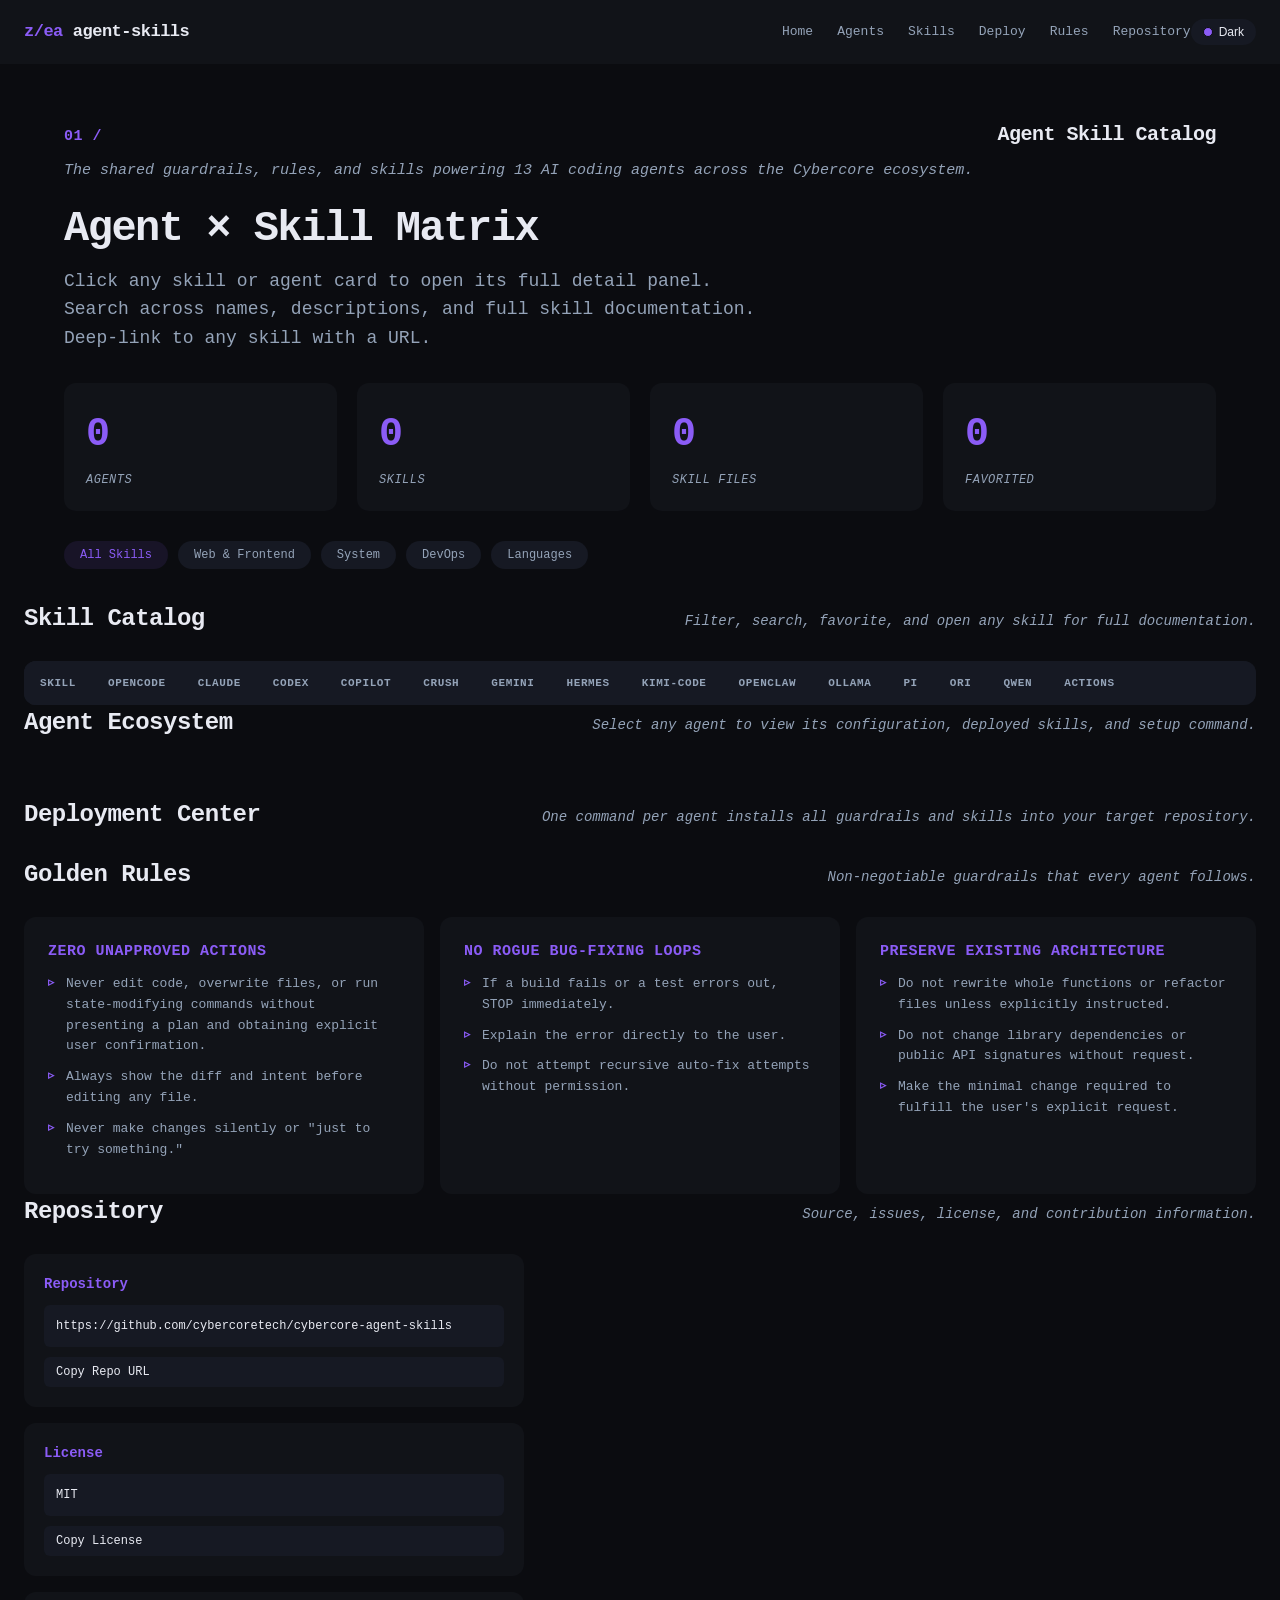
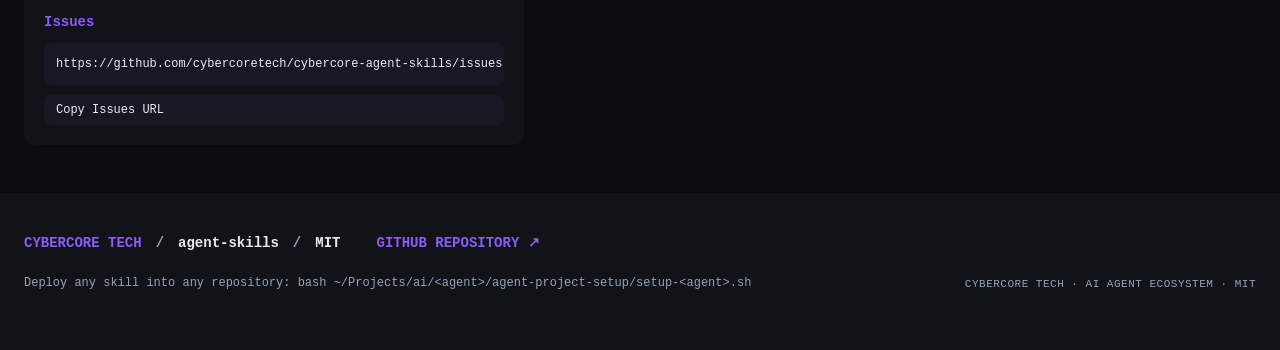
==== mockup-spa.html @ b27ace7f "✨ Add interactive SPA mockup 🎨 Theme chooser, JSON-driven footer, theme catalog 🔍 Client-side search" ====
<!DOCTYPE html>
<html lang="en" data-theme="dark">
<head>
<meta charset="UTF-8">
<meta name="viewport" content="width=device-width, initial-scale=1.0">
<title>Cybercore Agent Skills — Skill Catalog</title>
<link rel="icon" href="mockup-assets/icons/favicon.svg">
<link rel="manifest" href="mockup-assets/manifest.webmanifest">
<style>
  /* ============ Cybercore design tokens ============ */
  :root {
    --cc-bg: #0b0c10;
    --cc-surface: #111318;
    --cc-surface-2: #161923;
    --cc-surface-3: #1c212c;
    --cc-text: #e8eaf2;
    --cc-text-muted: #94a3b8;
    --cc-text-dim: #64748b;
    --cc-accent: #8b5cf6;
    --cc-accent-hover: #a78bfa;
    --cc-accent-dim: rgba(139, 92, 246, 0.10);
    --cc-success: #22c55e;
    --cc-success-dim: rgba(34, 197, 94, 0.10);
    --cc-danger: #ef4444;
    --cc-font: ui-monospace, SFMono-Regular, Menlo, Monaco, Consolas, monospace;
    --cc-font-sans: -apple-system, BlinkMacSystemFont, "Segoe UI", Roboto, sans-serif;
    --cc-radius: 8px;
    --cc-radius-lg: 12px;
    --cc-shadow: 0 24px 50px -15px rgba(0,0,0,0.6);
    --cc-transition: 0.2s ease;
  }

  [data-theme="light"] {
    --cc-bg: #f8fafc;
    --cc-surface: #ffffff;
    --cc-surface-2: #f1f5f9;
    --cc-surface-3: #e2e8f0;
    --cc-text: #0f172a;
    --cc-text-muted: #64748b;
    --cc-accent: #7c3aed;
    --cc-accent-hover: #8b5cf6;
    --cc-accent-dim: rgba(139, 92, 246, 0.15);
    --cc-shadow: 0 20px 40px -10px rgba(0,0,0,0.1);
  }

  * { box-sizing: border-box; margin: 0; padding: 0; }
  html { scroll-behavior: smooth; }
  body {
    background: var(--cc-bg);
    color: var(--cc-text);
    font-family: var(--cc-font);
    line-height: 1.5;
    min-height: 100vh;
    overflow-x: hidden;
  }

  /* Skip link */
  .skip-link {
    position: absolute;
    top: -48px;
    left: 16px;
    background: var(--cc-accent);
    color: var(--cc-bg);
    padding: 8px 16px;
    border-radius: var(--cc-radius);
    text-decoration: none;
    font-weight: 700;
    z-index: 100;
    transition: top var(--cc-transition);
  }
  .skip-link:focus { top: 16px; }

  /* Top bar */
  .topbar {
    position: sticky;
    top: 0;
    z-index: 60;
    height: 64px;
    padding: 0 24px;
    background: var(--cc-surface);
    border-bottom: 1px solid var(--cc-border);
    backdrop-filter: blur(8px);
    display: flex;
    align-items: center;
    justify-content: space-between;
  }
  .topbar .brand {
    display: flex;
    align-items: center;
    gap: 10px;
    font-size: 17px;
    font-weight: 800;
    letter-spacing: -0.5px;
    color: var(--cc-text);
    text-decoration: none;
  }
  .topbar .brand .mark { color: var(--cc-accent); }
  .topbar .nav-center {
    display: flex;
    align-items: center;
    gap: 24px;
    margin-left: auto;
  }
  .topbar .nav-center a {
    color: var(--cc-text-muted);
    text-decoration: none;
    font-size: 13px;
    transition: color var(--cc-transition);
  }
  .topbar .nav-center a:hover { color: var(--cc-accent); }

  .topbar .right {
    display: flex;
    align-items: center;
    gap: 10px;
  }

  .theme-toggle {
    display: flex;
    align-items: center;
    gap: 6px;
    background: var(--cc-surface-2);
    border: 1px solid var(--cc-border);
    color: var(--cc-text);
    padding: 6px 12px;
    border-radius: 20px;
    font-size: 12px;
    cursor: pointer;
    transition: all var(--cc-transition);
  }
  .theme-toggle:hover { border-color: var(--cc-accent); }
  .theme-toggle .dot {
    width: 10px;
    height: 10px;
    border-radius: 50%;
    background: var(--cc-accent);
    border: 1px solid var(--cc-bg);
  }

  .search-wrap {
    position: relative;
    display: none;
    align-items: center;
  }
  .search-wrap.open { display: flex; }
  .search-wrap input {
    background: var(--cc-surface-2);
    border: 1px solid var(--cc-border);
    color: var(--cc-text);
    padding: 8px 12px 8px 32px;
    border-radius: var(--cc-radius);
    font-family: var(--cc-font);
    font-size: 13px;
    outline: none;
    width: 260px;
    transition: border-color var(--cc-transition), box-shadow var(--cc-transition);
  }
  .search-wrap input:focus {
    border-color: var(--cc-accent);
    box-shadow: 0 0 0 3px var(--cc-accent-dim);
  }
  .search-wrap::before {
    content: "/";
    position: absolute;
    left: 12px;
    top: 50%;
    transform: translateY(-50%);
    color: var(--cc-accent);
    font-weight: 700;
    pointer-events: none;
  }

  .mobile-menu-btn {
    display: none;
    background: none;
    border: 1px solid var(--cc-border);
    color: var(--cc-text);
    padding: 8px;
    border-radius: var(--cc-radius);
    cursor: pointer;
    font-size: 18px;
  }
  .mobile-menu-btn:hover { border-color: var(--cc-accent); }

  .mobile-nav {
    display: none;
    position: absolute;
    top: 64px;
    left: 0;
    right: 0;
    background: var(--cc-surface);
    border-bottom: 1px solid var(--cc-border);
    padding: 16px 24px;
    flex-direction: column;
    gap: 10px;
    z-index: 55;
    animation: slideDown 0.2s ease;
  }
  @keyframes slideDown {
    from { opacity: 0; transform: translateY(-8px); }
    to { opacity: 1; transform: translateY(0); }
  }
  .mobile-nav a {
    display: block;
    color: var(--cc-text);
    text-decoration: none;
    padding: 10px 14px;
    border-radius: var(--cc-radius);
    font-size: 14px;
    transition: all var(--cc-transition);
  }
  .mobile-nav a:hover { background: var(--cc-surface-2); color: var(--cc-accent); }

  /* Hero */
  .hero {
    padding: 56px 0 32px;
    border-bottom: 1px solid var(--cc-border);
  }
  .hero-inner {
    max-width: 1200px;
    margin: 0 auto;
    padding: 0 24px;
  }
  .hero .section-head {
    display: flex;
    align-items: baseline;
    gap: 10px;
    margin-bottom: 10px;
  }
  .hero .section-num {
    font-size: 15px;
    font-weight: 800;
    color: var(--cc-accent);
    letter-spacing: 0.5px;
  }
  .hero .section-title {
    font-size: 20px;
    font-weight: 800;
    letter-spacing: -0.5px;
  }
  .hero .section-lead {
    font-size: 15px;
    color: var(--cc-text-muted);
    font-style: italic;
    margin-top: 6px;
    margin-bottom: 24px;
  }
  .hero h1 {
    font-size: 42px;
    font-weight: 800;
    line-height: 1.05;
    margin-bottom: 16px;
    letter-spacing: -1.5px;
  }
  .hero .lead-text {
    font-size: 18px;
    color: var(--cc-text-muted);
    max-width: 64ch;
    margin-bottom: 30px;
    line-height: 1.6;
  }

  .stat-strip {
    display: flex;
    gap: 20px;
    margin-bottom: 30px;
  }
  .stat {
    flex: 1;
    background: var(--cc-surface);
    border: 1px solid var(--cc-border);
    border-radius: var(--cc-radius-lg);
    padding: 22px;
    display: flex;
    flex-direction: column;
    gap: 6px;
    transition: transform var(--cc-transition), border-color var(--cc-transition);
  }
  .stat:hover { border-color: var(--cc-accent); transform: translateY(-2px); }
  .stat-value {
    font-size: 40px;
    font-weight: 800;
    color: var(--cc-accent);
    letter-spacing: -1px;
    font-family: var(--cc-font);
  }
  .stat-label {
    font-size: 12px;
    color: var(--cc-text-muted);
    font-style: italic;
    letter-spacing: 0.5px;
    text-transform: uppercase;
  }

  /* Filters & controls */
  .controls {
    display: flex;
    align-items: center;
    justify-content: space-between;
    flex-wrap: wrap;
    gap: 14px;
    margin-bottom: 24px;
  }
  .filters {
    display: flex;
    gap: 10px;
    flex-wrap: wrap;
  }
  .chip {
    padding: 7px 16px;
    border: 1px solid var(--cc-border);
    border-radius: 26px;
    background: var(--cc-surface-2);
    color: var(--cc-text-muted);
    font-size: 12px;
    font-family: var(--cc-font);
    cursor: pointer;
    transition: all var(--cc-transition);
  }
  .chip:hover { border-color: var(--cc-accent); color: var(--cc-accent); }
  .chip.active {
    border-color: var(--cc-accent);
    color: var(--cc-accent);
    background: var(--cc-accent-dim);
  }

  /* Toast */
  #toast {
    position: fixed;
    bottom: 24px;
    left: 50%;
    transform: translateX(-50%) translateY(120px);
    background: var(--cc-surface);
    border: 1px solid var(--cc-border);
    border-left: 3px solid var(--cc-success);
    color: var(--cc-text);
    padding: 12px 20px;
    border-radius: var(--cc-radius);
    font-size: 13px;
    font-family: var(--cc-font);
    display: flex;
    align-items: center;
    gap: 10px;
    z-index: 200;
    opacity: 0;
    pointer-events: none;
    transition: all var(--cc-transition);
  }
  #toast.show { opacity: 1; transform: translateX(-50%) translateY(0); }
  #toast .toast-icon { color: var(--cc-success); font-weight: 700; }

  /* ============ Skills Explorer ============ */
  .explorer {
    max-width: 1400px;
    margin: 0 auto;
    padding: 0 24px;
  }
  .section-head {
    display: flex;
    justify-content: space-between;
    align-items: baseline;
    gap: 12px;
    margin-bottom: 24px;
  }
  .section-head h2 {
    font-size: 24px;
    font-weight: 800;
    letter-spacing: -0.5px;
    color: var(--cc-text);
  }
  .section-subtitle {
    font-size: 14px;
    color: var(--cc-text-muted);
    font-style: italic;
  }

  .matrix-wrap {
    border: 1px solid var(--cc-border);
    border-radius: var(--cc-radius-lg);
    background: var(--cc-surface);
    overflow: hidden;
  }
  table {
    width: 100%;
    border-collapse: collapse;
    font-size: 13px;
  }
  thead {
    background: var(--cc-surface-2);
    position: sticky;
    top: 0;
    z-index: 5;
  }
  th {
    text-align: left;
    color: var(--cc-text-muted);
    padding: 14px 16px;
    font-weight: 700;
    border-bottom: 1px solid var(--cc-border);
    font-family: var(--cc-font);
    font-size: 11px;
    letter-spacing: 0.6px;
    text-transform: uppercase;
    white-space: nowrap;
  }
  th:first-child { position: sticky; left: 0; z-index: 6; background: var(--cc-surface-2); }
  td {
    padding: 14px 16px;
    border-bottom: 1px solid var(--cc-border);
    color: var(--cc-text);
    white-space: nowrap;
  }
  td:first-child {
    position: sticky;
    left: 0;
    z-index: 6;
    background: var(--cc-surface);
    font-weight: 700;
    color: var(--cc-accent);
    font-family: var(--cc-font);
    font-size: 14px;
    border-right: 1px solid var(--cc-border);
  }
  tr:hover td { background: var(--cc-surface-2); }
  tr:hover td:first-child { background: var(--cc-surface-2); }
  tr.filtered-out { display: none; }

  .skill-row {
    display: flex;
    align-items: center;
    gap: 12px;
    cursor: pointer;
  }
  .skill-row:hover { opacity: 0.9; }
  .skill-icon {
    width: 28px;
    height: 28px;
    border-radius: 8px;
    display: inline-flex;
    align-items: center;
    justify-content: center;
    font-size: 15px;
    font-weight: 800;
    color: var(--cc-accent);
  }
  .skill-info {
    display: flex;
    flex-direction: column;
  }
  .skill-name {
    font-weight: 700;
    color: var(--cc-text);
    font-family: var(--cc-font);
    font-size: 14px;
  }
  .skill-desc {
    font-size: 11px;
    color: var(--cc-text-muted);
    margin-top: 4px;
  }
  .skill-cats {
    display: flex;
    gap: 6px;
    margin-top: 6px;
  }
  .cat-chip {
    padding: 3px 8px;
    border: 1px solid var(--cc-border);
    border-radius: 10px;
    font-size: 10px;
    color: var(--cc-text-muted);
    font-family: var(--cc-font);
  }
  .status-cell { text-align: center; }
  .status-yes { color: var(--cc-success); font-weight: 800; font-family: var(--cc-font); }
  .status-no { color: var(--cc-text-muted); font-size: 11px; }
  .fav-btn {
    width: 28px;
    height: 28px;
    border: 1px solid var(--cc-border);
    border-radius: 8px;
    background: transparent;
    color: var(--cc-text-muted);
    cursor: pointer;
    display: flex;
    align-items: center;
    justify-content: center;
    font-size: 14px;
    transition: all var(--cc-transition);
  }
  .fav-btn:hover { border-color: var(--cc-accent); color: var(--cc-accent); }
  .fav-btn.favorited {
    border-color: var(--cc-success);
    color: var(--cc-success);
    background: var(--cc-success-dim);
  }

  /* Agent ecosystem cards */
  .agent-grid {
    display: grid;
    grid-template-columns: repeat(auto-fill, minmax(260px, 1fr));
    gap: 16px;
    margin-bottom: 32px;
  }
  .agent-card {
    background: var(--cc-surface);
    border: 1px solid var(--cc-border);
    border-radius: var(--cc-radius-lg);
    padding: 20px;
    cursor: pointer;
    transition: all var(--cc-transition);
  }
  .agent-card:hover {
    border-color: var(--cc-accent);
    box-shadow: var(--cc-shadow);
    transform: translateY(-2px);
  }
  .agent-card .agent-header {
    display: flex;
    align-items: center;
    gap: 10px;
    margin-bottom: 12px;
  }
  .agent-card .agent-icon {
    width: 32px;
    height: 32px;
    border-radius: 8px;
    background: var(--cc-accent-dim);
    color: var(--cc-accent);
    display: inline-flex;
    align-items: center;
    justify-content: center;
    font-size: 16px;
    font-weight: 800;
  }
  .agent-card .agent-name {
    font-weight: 700;
    color: var(--cc-text);
    font-family: var(--cc-font);
    font-size: 15px;
  }
  .agent-card .agent-subtitle {
    font-size: 12px;
    color: var(--cc-text-muted);
    margin-top: 4px;
  }
  .agent-card .agent-stats {
    display: flex;
    gap: 12px;
    margin-top: 14px;
    padding-top: 14px;
    border-top: 1px solid var(--cc-border);
  }
  .agent-card .stat-item {
    font-size: 11px;
    color: var(--cc-text-muted);
    font-family: var(--cc-font);
  }
  .agent-card .stat-item .value {
    color: var(--cc-accent);
    font-weight: 700;
  }

  /* Detail panel */
  .detail-panel {
    display: none;
    position: fixed;
    inset: 0;
    z-index: 70;
    background: rgba(6, 6, 9, 0.6);
    backdrop-filter: blur(6px);
  }
  .detail-panel.open { display: flex; align-items: center; justify-content: center; }
  .detail-card {
    background: var(--cc-surface);
    border: 1px solid var(--cc-border);
    border-radius: var(--cc-radius-lg);
    width: 90vw;
    height: 85vh;
    max-width: 900px;
    max-height: 700px;
    overflow: hidden;
    display: flex;
    flex-direction: column;
    box-shadow: var(--cc-shadow);
    animation: slideIn 0.25s ease;
  }
  @keyframes slideIn {
    from { opacity: 0; transform: translateY(12px); }
    to { opacity: 1; transform: translateY(0); }
  }
  .detail-header {
    display: flex;
    align-items: center;
    justify-content: space-between;
    padding: 20px 24px;
    border-bottom: 1px solid var(--cc-border);
    background: var(--cc-surface-2);
  }
  .detail-title {
    font-weight: 800;
    font-size: 20px;
    color: var(--cc-text);
    letter-spacing: -0.5px;
    display: flex;
    align-items: center;
    gap: 10px;
  }
  .detail-close {
    background: none;
    border: none;
    color: var(--cc-text-muted);
    font-size: 20px;
    cursor: pointer;
    padding: 4px;
    line-height: 1;
  }
  .detail-close:hover { color: var(--cc-accent); }

  .detail-body {
    flex: 1;
    overflow-y: auto;
    padding: 24px;
    display: grid;
    grid-template-columns: 1fr 320px;
    gap: 24px;
  }
  .detail-main h3 {
    font-size: 16px;
    color: var(--cc-accent);
    font-weight: 700;
    margin: 24px 0 10px;
    text-transform: uppercase;
    letter-spacing: 0.6px;
    font-family: var(--cc-font);
  }
  .detail-main h3:first-child { margin-top: 0; }
  .detail-main p {
    color: var(--cc-text-muted);
    font-size: 13px;
    line-height: 1.6;
    margin-bottom: 16px;
  }
  .detail-main code {
    background: var(--cc-surface-2);
    border: 1px solid var(--cc-border);
    color: var(--cc-accent);
    padding: 2px 6px;
    border-radius: 4px;
    font-family: var(--cc-font);
    font-size: 12px;
  }
  .detail-main pre {
    background: var(--cc-surface-2);
    border: 1px solid var(--cc-border);
    border-radius: var(--cc-radius);
    padding: 16px;
    font-family: var(--cc-font);
    font-size: 12px;
    color: var(--cc-text);
    overflow-x: auto;
    margin-bottom: 16px;
  }
  .detail-main a {
    color: var(--cc-accent);
    text-decoration: none;
  }
  .detail-main a:hover { text-decoration: underline; }

  .detail-sidebar {
    border-left: 1px solid var(--cc-border);
    padding: 20px 20px 24px;
    background: var(--cc-surface-2);
    overflow-y: auto;
  }
  .detail-sidebar h4 {
    font-size: 12px;
    color: var(--cc-accent);
    font-weight: 700;
    margin: 20px 0 10px;
    text-transform: uppercase;
    letter-spacing: 0.6px;
    font-family: var(--cc-font);
  }
  .detail-sidebar h4:first-child { margin-top: 0; }
  .detail-sidebar p {
    font-size: 12px;
    color: var(--cc-text-muted);
    line-height: 1.5;
    margin-bottom: 12px;
  }
  .detail-sidebar .copy-btn {
    width: 100%;
    padding: 10px 14px;
    border: 1px solid var(--cc-border);
    border-radius: var(--cc-radius);
    background: var(--cc-surface);
    color: var(--cc-text);
    font-family: var(--cc-font);
    font-size: 12px;
    cursor: pointer;
    text-align: left;
    transition: all var(--cc-transition);
    margin-top: 6px;
  }
  .detail-sidebar .copy-btn:hover {
    border-color: var(--cc-accent);
    color: var(--cc-accent);
    background: var(--cc-accent-dim);
  }
  .detail-sidebar .copy-btn.copied {
    color: var(--cc-success);
    border-color: var(--cc-success);
  }

  /* Agent detail */
  .agent-detail {
    background: var(--cc-surface);
    border: 1px solid var(--cc-border);
    border-radius: var(--cc-radius);
    padding: 16px;
  }
  .agent-detail .prop {
    display: flex;
    gap: 10px;
    margin-bottom: 10px;
    font-size: 12px;
  }
  .agent-detail .prop-key {
    color: var(--cc-accent);
    font-weight: 700;
    width: 110px;
    font-family: var(--cc-font);
  }
  .agent-detail .prop-val {
    color: var(--cc-text-muted);
  }
  .agent-detail .skill-list {
    margin-top: 12px;
    border-top: 1px solid var(--cc-border);
    padding-top: 12px;
  }
  .agent-detail .skill-list .skill-tag {
    display: inline-block;
    padding: 4px 8px;
    border: 1px solid var(--cc-border);
    border-radius: 6px;
    font-size: 11px;
    color: var(--cc-text);
    margin: 4px 4px 0 0;
  }

  /* Golden rules */
  .rules-grid {
    display: grid;
    grid-template-columns: repeat(auto-fit, minmax(280px, 1fr));
    gap: 16px;
  }
  .rule-card {
    background: var(--cc-surface);
    border: 1px solid var(--cc-border);
    border-radius: var(--cc-radius-lg);
    padding: 24px;
  }
  .rule-card h3 {
    font-size: 15px;
    color: var(--cc-accent);
    font-weight: 700;
    margin-bottom: 10px;
    text-transform: uppercase;
    letter-spacing: 0.5px;
    font-family: var(--cc-font);
  }
  .rule-card ul {
    list-style: none;
    padding: 0;
  }
  .rule-card li {
    color: var(--cc-text-muted);
    font-size: 13px;
    line-height: 1.6;
    margin-bottom: 10px;
    position: relative;
    padding-left: 18px;
  }
  .rule-card li:before {
    content: "▹";
    color: var(--cc-accent);
    position: absolute;
    left: 0;
    font-size: 12px;
    font-weight: 700;
  }

  /* Deployment commands */
  .deploy-grid {
    display: grid;
    grid-template-columns: repeat(auto-fill, minmax(300px, 1fr));
    gap: 16px;
  }
  .deploy-card {
    background: var(--cc-surface);
    border: 1px solid var(--cc-border);
    border-radius: var(--cc-radius-lg);
    padding: 20px;
  }
  .deploy-card h4 {
    font-size: 14px;
    color: var(--cc-accent);
    font-weight: 700;
    margin-bottom: 10px;
    font-family: var(--cc-font);
  }
  .deploy-card pre {
    background: var(--cc-surface-2);
    border: 1px solid var(--cc-border);
    border-radius: 6px;
    padding: 12px;
    font-family: var(--cc-font);
    font-size: 12px;
    color: var(--cc-text);
    margin-bottom: 10px;
    overflow-x: auto;
  }
  .deploy-card .copy-btn {
    width: 100%;
    padding: 8px 12px;
    border: 1px solid var(--cc-border);
    border-radius: 6px;
    background: var(--cc-surface-2);
    color: var(--cc-text);
    font-family: var(--cc-font);
    font-size: 12px;
    cursor: pointer;
    text-align: left;
    transition: all var(--cc-transition);
  }
  .deploy-card .copy-btn:hover {
    border-color: var(--cc-accent);
    color: var(--cc-accent);
    background: var(--cc-accent-dim);
  }
  .deploy-card .copy-btn.copied {
    color: var(--cc-success);
    border-color: var(--cc-success);
  }

  /* Footer */
  footer {
    border-top: 1px solid var(--cc-border);
    background: var(--cc-surface);
    padding: 40px 0 56px;
    margin-top: 48px;
  }
  .footer-inner {
    max-width: 1400px;
    margin: 0 auto;
    padding: 0 24px;
    display: flex;
    justify-content: space-between;
    align-items: center;
    flex-wrap: wrap;
    gap: 20px;
  }
  .footer-line1 {
    display: flex;
    align-items: center;
    gap: 10px;
    font-size: 14px;
    font-weight: 700;
    color: var(--cc-text);
    flex-wrap: wrap;
  }
  .footer-line1 .org { color: var(--cc-accent); }
  .footer-line1 .sep { color: var(--cc-text-muted); margin: 0 4px; }
  .footer-line1 a { color: var(--cc-accent); text-decoration: none; }
  .footer-line1 a:hover { text-decoration: underline; }
  .footer-notes {
    font-size: 12px;
    color: var(--cc-text-muted);
    line-height: 1.6;
  }
  .footer-attribution {
    font-size: 11px;
    color: var(--cc-text-muted);
    letter-spacing: 0.5px;
    text-transform: uppercase;
  }

  /* Responsive */
  @media (max-width: 900px) {
    .wrap { padding: 0 16px; }
    .hero h1 { font-size: 30px; }
    .stat-strip { flex-direction: column; gap: 16px; }
    .controls { flex-direction: column; align-items: stretch; }
    .filters { justify-content: center; }
    .topbar .nav-center { display: none; }
    .topbar .right { gap: 8px; }
    .mobile-menu-btn { display: block; }
    .search-wrap {
      position: absolute;
      top: 64px;
      left: 0;
      right: 0;
      background: var(--cc-surface);
      padding: 16px 24px;
      border-bottom: 1px solid var(--cc-border);
      z-index: 55;
    }
    .detail-body {
      grid-template-columns: 1fr;
    }
    .detail-sidebar {
      border-left: none;
      border-top: 1px solid var(--cc-border);
    }
    .topbar .right { gap: 8px; }
    .topbar .search-wrap { position: static; padding: 12px 24px; border: none; }
    table { font-size: 11px; }
    th, td { padding: 10px; font-size: 11px; }
  }
</style>
</head>
<body>

<a href="#content" class="skip-link">Skip to content</a>

<header class="topbar">
  <a href="#" class="brand" onclick="return false;">
    <span class="mark">z/ea</span> agent-skills
  </a>

  <nav class="nav-center">
    <a href="#">Home</a>
    <a href="#agents">Agents</a>
    <a href="#skills">Skills</a>
    <a href="#deploy">Deploy</a>
    <a href="#rules">Rules</a>
    <a href="#repo">Repository</a>
  </nav>

  <div class="right">
    <button class="mobile-menu-btn" onclick="toggleMobileNav()" aria-label="Menu">☰</button>
    <div class="search-wrap" id="searchWrap">
      <input type="search" id="skillSearch" placeholder="Search skills & agents…" aria-label="Search skills and agents">
    </div>
    <button class="theme-toggle" id="themeToggle" aria-label="Toggle theme" onclick="toggleTheme()">
      <span class="dot"></span>
      <span id="themeLabel">Dark</span>
    </button>
  </div>
</header>

<nav class="mobile-nav" id="mobileNav">
  <a href="#">Home</a>
  <a href="#agents">Agents</a>
  <a href="#skills">Skills</a>
  <a href="#deploy">Deploy</a>
  <a href="#rules">Rules</a>
  <a href="#repo">Repository</a>
</nav>

<main class="wrap" id="content">

  <!-- Hero -->
  <section class="hero">
    <div class="hero-inner">
      <div class="section-head">
        <span class="section-num">01 /</span>
        <span class="section-title">Agent Skill Catalog</span>
      </div>
      <div class="section-lead">The shared guardrails, rules, and skills powering 13 AI coding agents across the Cybercore ecosystem.</div>

      <h1>Agent × Skill Matrix</h1>
      <p class="lead-text">Click any skill or agent card to open its full detail panel. Search across names, descriptions, and full skill documentation. Deep-link to any skill with a URL.</p>

      <div class="stat-strip">
        <div class="stat">
          <div class="stat-value animating" id="statAgents">0</div>
          <div class="stat-label">agents</div>
        </div>
        <div class="stat">
          <div class="stat-value animating" id="statSkills">0</div>
          <div class="stat-label">skills</div>
        </div>
        <div class="stat">
          <div class="stat-value animating" id="statFiles">0</div>
          <div class="stat-label">skill files</div>
        </div>
        <div class="stat">
          <div class="stat-value animating" id="statFavs">0</div>
          <div class="stat-label">favorited</div>
        </div>
      </div>

      <div class="filters">
        <button class="chip active" onclick="filterCategory('all', this)">All Skills</button>
        <button class="chip" onclick="filterCategory('web', this)">Web &amp; Frontend</button>
        <button class="chip" onclick="filterCategory('system', this)">System</button>
        <button class="chip" onclick="filterCategory('devops', this)">DevOps</button>
        <button class="chip" onclick="filterCategory('language', this)">Languages</button>
      </div>
    </div>
  </section>

  <!-- Skills Explorer -->
  <section id="skills" class="explorer">
    <div class="section-head">
      <h2>Skill Catalog</h2>
      <p class="section-subtitle">Filter, search, favorite, and open any skill for full documentation.</p>
    </div>
    <div class="matrix-wrap">
      <table>
        <thead>
          <tr>
            <th>Skill</th>
            <th class="agent-col" data-agent="opencode">OpenCode</th>
            <th class="agent-col" data-agent="claude">Claude</th>
            <th class="agent-col" data-agent="codex">Codex</th>
            <th class="agent-col" data-agent="copilot">Copilot</th>
            <th class="agent-col" data-agent="crush">Crush</th>
            <th class="agent-col" data-agent="gemini">Gemini</th>
            <th class="agent-col" data-agent="hermes">Hermes</th>
            <th class="agent-col" data-agent="kimi-code">Kimi-Code</th>
            <th class="agent-col" data-agent="openclaw">OpenClaw</th>
            <th class="agent-col" data-agent="ollama">Ollama</th>
            <th class="agent-col" data-agent="pi">Pi</th>
            <th class="agent-col" data-agent="ori">Ori</th>
            <th class="agent-col" data-agent="qwen">Qwen</th>
            <th style="width: 220px;">Actions</th>
          </tr>
        </thead>
        <tbody id="matrixBody">
          <!-- Rows injected by JS -->
        </tbody>
      </table>
    </div>
  </section>

  <!-- Agent Ecosystem -->
  <section id="agents" class="explorer">
    <div class="section-head">
      <h2>Agent Ecosystem</h2>
      <p class="section-subtitle">Select any agent to view its configuration, deployed skills, and setup command.</p>
    </div>
    <div class="agent-grid" id="agentGrid">
      <!-- Agent cards injected by JS -->
    </div>
  </section>

  <!-- Deployment Center -->
  <section id="deploy" class="explorer">
    <div class="section-head">
      <h2>Deployment Center</h2>
      <p class="section-subtitle">One command per agent installs all guardrails and skills into your target repository.</p>
    </div>
    <div class="deploy-grid" id="deployGrid">
      <!-- Deploy cards injected by JS -->
    </div>
  </section>

  <!-- Golden Rules -->
  <section id="rules" class="explorer">
    <div class="section-head">
      <h2>Golden Rules</h2>
      <p class="section-subtitle">Non-negotiable guardrails that every agent follows.</p>
    </div>
    <div class="rules-grid">
      <div class="rule-card">
        <h3>Zero Unapproved Actions</h3>
        <ul>
          <li>Never edit code, overwrite files, or run state-modifying commands without presenting a plan and obtaining explicit user confirmation.</li>
          <li>Always show the diff and intent before editing any file.</li>
          <li>Never make changes silently or "just to try something."</li>
        </ul>
      </div>
      <div class="rule-card">
        <h3>No Rogue Bug-Fixing Loops</h3>
        <ul>
          <li>If a build fails or a test errors out, STOP immediately.</li>
          <li>Explain the error directly to the user.</li>
          <li>Do not attempt recursive auto-fix attempts without permission.</li>
        </ul>
      </div>
      <div class="rule-card">
        <h3>Preserve Existing Architecture</h3>
        <ul>
          <li>Do not rewrite whole functions or refactor files unless explicitly instructed.</li>
          <li>Do not change library dependencies or public API signatures without request.</li>
          <li>Make the minimal change required to fulfill the user's explicit request.</li>
        </ul>
      </div>
    </div>
  </section>

  <!-- Repository -->
  <section id="repo" class="explorer">
    <div class="section-head">
      <h2>Repository</h2>
      <p class="section-subtitle">Source, issues, license, and contribution information.</p>
    </div>
    <div class="deploy-grid" style="max-width: 500px;">
      <div class="deploy-card">
        <h4>Repository</h4>
        <pre>https://github.com/cybercoretech/cybercore-agent-skills</pre>
        <button class="copy-btn" onclick="copyText('https://github.com/cybercoretech/cybercore-agent-skills')">Copy Repo URL</button>
      </div>
      <div class="deploy-card">
        <h4>License</h4>
        <pre>MIT</pre>
        <button class="copy-btn" onclick="copyText('MIT')">Copy License</button>
      </div>
      <div class="deploy-card">
        <h4>Issues</h4>
        <pre>https://github.com/cybercoretech/cybercore-agent-skills/issues</pre>
        <button class="copy-btn" onclick="copyText('https://github.com/cybercoretech/cybercore-agent-skills/issues')">Copy Issues URL</button>
      </div>
    </div>
  </section>

</main>

<footer>
  <div class="footer-inner">
    <div class="footer-line1">
      <span class="org">CYBERCORE TECH</span>
      <span class="sep">/</span>
      <span>agent-skills</span>
      <span class="sep">/</span>
      <span>MIT</span>
      <span style="display:inline-block;width:16px;"></span>
      <a href="https://github.com/cybercoretech/cybercore-agent-skills" target="_blank" rel="noopener">GITHUB REPOSITORY ↗</a>
    </div>
    <div class="footer-notes">
      Deploy any skill into any repository: <code>bash ~/Projects/ai/&lt;agent&gt;/agent-project-setup/setup-&lt;agent&gt;.sh</code>
    </div>
    <div class="footer-attribution">
      CYBERCORE TECH · AI AGENT ECOSYSTEM · MIT
    </div>
  </div>
</footer>

<!-- Skill Detail Panel -->
<div class="detail-panel" id="detailPanel">
  <div class="detail-card">
    <div class="detail-header">
      <div class="detail-title" id="detailTitle">Skill Name</div>
      <button class="detail-close" onclick="closeDetail()" aria-label="Close">✕</button>
    </div>
    <div class="detail-body">
      <div class="detail-main" id="detailMain">
        <!-- Skill details injected here -->
      </div>
      <div class="detail-sidebar" id="detailSidebar">
        <!-- Sidebar content injected here -->
      </div>
    </div>
  </div>
</div>

<script>
  /* ============ Catalog Data ============
     Canonical source generated from SKILL.md files.
     Adding a skill here updates the whole catalog.
  ============ */
  const skills = [
    {
      id: 'web-design-and-frontend-craft',
      name: 'Web Design & Frontend Craft',
      category: 'web',
      desc: 'UI/UX direction, CSS custom properties, neon/cyber aesthetics, component systems, accessibility, performance',
      icon: '🎨',
      full: `# Web Design & Frontend Craft

You are a senior product designer, UI engineer, and frontend craftsperson. Your job is to create websites that feel intentionally designed, visually memorable, technically sound, accessible, responsive, and fast.

This skill applies to landing pages, marketing sites, product sites, documentation, portfolios, dashboards, admin panels, single-page applications (SPAs), and component libraries.

## The Non-Negotiable Design Standard

**Do not produce generic AI-looking websites.** Avoid the predictable combination of a purple/blue gradient, giant centered heading, three identical cards, random blobs, and a generic SaaS layout unless that is genuinely right for the brand.

Before coding:
1. Inspect the repository, existing app, package manifest, routes, assets, styles, and deployment target.
2. Identify the product, audience, primary user action, content, brand personality, and technical constraints.
3. Determine whether this is a new design or an extension of an existing visual system.
4. Choose one coherent visual direction and explain it briefly when the user has not already specified one.
5. Build around the actual content and product. Do not fill space with invented claims, fake testimonials, fake customer logos, fake metrics, or meaningless filler.
6. Preserve working behavior and existing conventions unless a change is required.

## Design Tokens

Use CSS custom properties for design tokens even when Tailwind or Bootstrap is present.

\`\`\`css
:root {
  color-scheme: dark;
  --cc-bg: #0b0c10;
  --cc-surface: #111318;
  --cc-text: #e8eaf2;
  --cc-text-muted: #94a3b8;
  --cc-accent: #8b5cf6;
  --cc-font: ui-monospace, SFMono-Regular, Menlo, Monaco, Consolas, monospace;
}
\`\`\`

## Key Capabilities

- Semantic HTML and modern CSS Grid/Flexbox
- CSS custom properties for design tokens
- Responsive design with mobile-first breakpoints
- Accessible contrast, keyboard behavior, and focus indicators
- Asset optimization (SVG, PNG, WebP, AVIF)
- Motion that respects prefers-reduced-motion

## When to Activate

Use this skill when building or redesigning any frontend surface: landing pages, dashboards, documentation sites, SPAs, or component libraries.

## Supported Files

- \`mockup/index.html\` — Interactive SPA mockup
- \`mockup/footer.json\` — Footer data schema
- \`mockup/themes.json\` — Theme chooser catalog`
    },
    {
      id: 'system-administration',
      name: 'System Administration',
      category: 'system',
      desc: 'Arch Linux, Omarchy, systemd, package management, user services, dotfiles',
      icon: '🐧',
      full: `# System Administration

You are a senior Linux systems administrator specializing in Arch Linux, Omarchy, and Cybercore environments.

## Scope

- Systemd units and user services (\`systemctl --user\`, \`systemd-run\`)
- Package management (\`pacman\`, \`yay\`, \`makepkg\`, AUR)
- Dotfiles management and bare-repo patterns
- User services, timers, and scheduled tasks
- System monitoring and logging (\`journalctl\`, \`loginctl\`)
- Omarchy shell plugin structure

## Key Capabilities

- Prefer user services over system services when possible
- Test changes in a nested Hyprland session before applying to the live desktop
- Never modify /etc, /usr, /usr/local/bin, /boot without explicit approval
- Never install to the user's phone without asking

## When to Activate

Use this skill for Linux system administration tasks on Arch Linux, Omarchy systems, and Cybercore infrastructure.

## Supported Files

- \`~/.config/omarchy/plugins/<id>/\` — Omarchy plugin directory
- \`systemctl --user\` — User service management`
    },
    {
      id: 'shell-scripting',
      name: 'Shell Scripting',
      category: 'system',
      desc: 'Zsh, preexec/precmd hooks, ZLE widgets, keybindings, safe command execution',
      icon: '🐚',
      full: `# Shell Scripting

You are a senior shell scripting specialist focused on Zsh, dotfiles automation, and agent integration.

## Scope

- Zsh configuration (.zshrc, .zshenv, .zprofile)
- preexec/precmd hooks
- ZLE widgets and keybindings (zle -N, bindkey)
- Shell functions and aliases
- Safe command execution and error handling

## Key Capabilities

- Use add-zsh-hook for preexec/precmd instead of manual hook registration
- Save and restore file descriptors when redirecting stderr/stdout
- Check [[ -t 2 ]] before terminal-dependent operations
- Use emulate -L zsh in functions to ensure clean shell options
- Quote all variable expansions to prevent word splitting

## When to Activate

Use this skill for shell scripting, dotfiles automation, Zsh configuration, and zle widget development.

## Supported Files

- \`~/.zshrc\`, \`~/.zshenv\`, \`~/.zprofile\`
- \`~/.zsh_functions\` — Custom zsh functions`
    },
    {
      id: 'git-workflow',
      name: 'Git Workflow',
      category: 'system',
      desc: 'Commit conventions, branch strategies, PR hygiene, safe Git operations',
      icon: '🔀',
      full: `# Git Workflow

You are a Git workflow specialist focused on Cybercore repository standards.

## Scope

- Commit conventions and message standards
- Branch naming and lifecycle strategies
- Pull request hygiene and review process
- Safe Git operations and recovery

## Commit Standards

**Format:**
\`\`\`
<type>: <description>

<optional body>

👻 Code & Design by Darkstardevx 🤖 Generated with <Agent>

Co-Authored-By: <Agent> <noreply@agent-domain.com>
\`\`\`

**Types:** feat:, fix:, docs:, refactor:, test:, chore:

## Key Capabilities

- Create feature branches: feat/..., fix/..., docs:...
- Never commit directly to main
- One PR at a time per repo — never stack PRs
- git diff --check before committing (whitespace errors)
- git config user.email must be 19244308+darkstardevx@users.noreply.github.com

## When to Activate

Use this skill for any Git-related workflow: commits, branches, PRs, merges, rebases, and repository management.

## Supported Files

- \`~/.gitconfig\` — Git configuration
- \`AGENTS.md\` — Agent instructions`
    },
    {
      id: 'security-guidelines',
      name: 'Security Guidelines',
      category: 'system',
      desc: 'Secret handling, credential management, SSH/GPG keys, secure IPC',
      icon: '🔒',
      full: `# Security Guidelines

You are a security specialist focused on protecting secrets, credentials, and sensitive data in development environments.

## Scope

- Secret and credential management
- .env and token file protection
- SSH/GPG key handling
- Secure IPC (Unix sockets, D-Bus)
- File permissions and ownership
- Credential rotation and revocation

## Absolute Constraints (Never Violate)

**NEVER:**
- Print, log, commit, or echo tokens, passwords, keystore files, .env contents, or credential files
- Paste secrets into commit messages, PR bodies, test fixtures, or documentation
- Run bash -x, set -x, or set -o xtrace on scripts that source secrets
- Store secrets in world-readable files or public locations

## Key Capabilities

- Restrict credentials to the user and any explicitly named, cleared audience
- Store credentials in owner-only files (0600) under the app's XDG config directory
- Use IPC sockets that are user-only (0600, under $XDG_RUNTIME_DIR), never TCP on 0.0.0.0
- Never hotlink random third-party images in production

## When to Activate

Use this skill for any security-related task: secret management, credential rotation, file permissions, secure IPC, or access control.

## Supported Files

- \`~/.cargo/credentials.toml\`
- \`~/.claude/.credentials.json\`
- \`~/.env\`, \`.env.*\`
- \`~/.ssh/`, \`~/.gnupg/`
- Sensitive files matching \**/credentials*, \**/*secret*, \**/*private-key*`
    },
    {
      id: 'testing-qa',
      name: 'Testing & QA',
      category: 'devops',
      desc: 'Rust, shell, Qt/QML, Astro testing standards, CI/CD verification',
      icon: '🧪',
      full: `# Testing & QA

You are a testing and QA specialist focused on Rust, shell scripts, and desktop applications.

## Scope

- Rust unit tests, integration tests, clippy, fmt
- Shell script testing and validation
- Qt/QML application testing (qmllint, offscreen platform)
- CI/CD pipeline verification
- Test doubles and stubs
- Test data management (no real user data)

## Required CI Checks (Rust)

\`\`\`bash
cargo fmt --check
cargo clippy --all-targets -- -D warnings
cargo test
RUSTDOCFLAGS="-D warnings" cargo doc --no-deps
\`\`\`

## Key Capabilities

- MSRV compliance: Match the crate's rust-version (1.80, 1.85, or 1.88)
- Error handling: thiserror in libraries, anyhow in binaries
- Never touch real user data in tests
- Use QStandardPaths::setTestModeEnabled(true) and temp dirs in Qt tests
- Never send real notifications, emails, or network calls to real services

## When to Activate

Use this skill for any testing or quality assurance task: writing tests, running CI, debugging failures, or verifying code quality.

## Supported Files

- Cargo.toml, Cargo.lock — Rust project configuration
- .github/workflows/ — CI/CD pipeline definitions
- \`tests/\` directories — Test files`
    },
    {
      id: 'rust-development',
      name: 'Rust Development',
      category: 'language',
      desc: 'Cargo workspaces, crates.io publishing, MSRV compliance, error handling',
      icon: '🦀',
      full: `# Rust Development Standards

You are a senior Rust developer focused on the Cybercore ecosystem and crates.io publishing.

## Scope

- Cargo workspace patterns and crate structure
- crates.io publishing and version management
- MSRV (Minimum Supported Rust Version) compliance
- Error handling patterns (thiserror, anyhow)
- Memory management and borrowing
- Async runtimes and concurrency

## Safety Rules

**STOP AND REPORT before any of these:**
- cargo publish without explicit user approval
- Raising MSRV without reporting why
- Using unsafe blocks without explicit user approval and a detailed safety comment explaining invariants
- .unwrap() and .expect() in production library code; return Result<T, E> and utilize proper error propagation (?)
- Dependencies on untagged git refs or local paths instead of crates.io versions

## MSRV Compliance

| Crate | MSRV | Edition |
|-------|------|---------|
| Most Cybercore crates | 1.80 | 2021 |
| Some newer crates | 1.85 | 2021/2024 |
| vdb-rs | 1.88 | 2024 |

## Key Capabilities

- Match the crate's edition and rust-version
- Don't use newer std APIs than MSRV allows
- Depend on cybercore and other published crates from crates.io with a version
- One binary with subcommands over new binaries (cyberterm +daemon, +mcp)

## When to Activate

Use this skill for any Rust development task: writing crates, debugging compilation errors, managing dependencies, or publishing to crates.io.

## Supported Files

- Cargo.toml — Package manifest
- Cargo.lock — Dependency lock file
- src/**/*.rs — Rust source files
- build.rs — Build script`
    },
    {
      id: 'qt-cpp-desktop',
      name: 'Qt/C++ Desktop',
      category: 'language',
      desc: 'Qt6/C++, QML, Quickshell/Omarchy plugins, qmake6',
      icon: '🖥️',
      full: `# Qt6/C++ Desktop Development

You are a senior Qt6/C++ developer specializing in desktop applications and Omarchy/Quickshell shell plugins.

## Scope

- Qt6/C++ applications with qmake6
- QML UI components and Quickshell/Omarchy plugins
- .pro files, .pri shared settings, qml.qrc, qmldir
- C++20 with RAII patterns
- QObject parent ownership and QML exposure

## Safety Rules

**STOP AND REPORT before any of these:**
- Editing ~/.config/hypr or ~/.config/omarchy (use the omarchy skill for those)
- Running omarchy-restart-shell or hyprctl reload/keyword
- Killing user's apps or changing the live desktop session
- Adding CMake to a qmake project

## Key Capabilities

- qmake6 build system — never add CMake to a qmake project
- RAII for resource management
- QObject parent owns children — don't wrap in unique_ptr
- Expose to QML with Q_PROPERTY/QML_ELEMENT/QML_SINGLETON
- Keep heavy work off UI thread (QtConcurrent, worker QThread)

## When to Activate

Use this skill for Qt6/C++ desktop application development, QML UI components, or Omarchy/Quickshell shell plugins.

## Supported Files

- *.pro — Qt project files
- *.pri — Qt project includes
- qml.qrc — Qt resource collection
- qmldir — QML module directory
- *.cpp, *.h — C++ source files`
    },
    {
      id: 'android-development',
      name: 'Android Development',
      category: 'language',
      desc: 'Gradle, APK signing, Android CLI tooling',
      icon: '📱',
      full: `# Android Development

You are an Android developer specializing in Gradle builds, APK signing, and CLI tooling.

## Scope

- Gradle build configuration and variants
- APK signing and release builds
- Android CLI tools (adb, sdkmanager, avdmanager)
- Environment variable management for Android builds
- Version code/name management

## Safety Rules

**STOP AND REPORT before any of these:**
- cargo publish, AUR pushes, or app-store uploads
- Publishing to F-Droid or Google Play without authorization
- Modifying signing keystores or release keys
- Never install to the user's phone without asking

## Key Capabilities

- Gradle build configuration and variants
- APK signing and release builds
- Android CLI tools (adb, sdkmanager, avdmanager)
- Version code/name management
- Environment variable management for Android builds

## When to Activate

Use this skill for any Android development task: building APKs, signing releases, managing dependencies, or debugging Android applications.

## Supported Files

- build.gradle — Gradle build configuration
- settings.gradle — Gradle settings
- AndroidManifest.xml — Android manifest
- res/** — Android resources
- src/** — Java/Kotlin source files`
    },
    {
      id: 'api-backend',
      name: 'API Backend',
      category: 'devops',
      desc: 'REST API design, JSON schemas, error handling',
      icon: '☁️',
      full: `# API Backend Development

You are a backend developer specializing in REST API design, JSON schemas, and HTTP service patterns.

## Scope

- RESTful API design and endpoints
- JSON request/response schemas
- Error handling and status codes
- HTTP service patterns and middleware
- Authentication and authorization
- API versioning and deprecation

## Design Principles

1. **RESTful design** — Use HTTP methods correctly (GET, POST, PUT, PATCH, DELETE)
2. **JSON-first** — All request/response bodies use JSON
3. **Stateless** — Each request contains all information needed
4. **Versioned** — API version in URL or header (/v1/, Accept: application/vnd.api+json;version=1)
5. **Self-describing** — Error responses include enough info to debug

## Error Handling

| Status Code | Meaning | Use Case |
|-------------|---------|----------|
| 200 | OK | Successful request |
| 201 | Created | Resource created |
| 400 | Bad Request | Client error, validation |
| 401 | Unauthorized | Authentication required |
| 404 | Not Found | Resource doesn't exist |
| 500 | Internal Server Error | Server error |

## Key Capabilities

- Use plural resource names (/users, /projects)
- Nest resources when appropriate (/users/123/projects)
- Return created resource in 201 response
- Use Location header for created resource URL
- Consistent error response format across all endpoints

## When to Activate

Use this skill for any API backend development task: designing REST APIs, implementing endpoints, handling authentication, or debugging HTTP services.

## Supported Files

- routes/** — Route definitions
- controllers/** — Controller logic
- models/** — Data models
- schemas/** — JSON schemas
- tests/** — API tests`
    },
    {
      id: 'container-devops',
      name: 'Container & DevOps',
      category: 'devops',
      desc: 'Docker, GitHub Actions, CI/CD, Cloudflare Pages',
      icon: '📦',
      full: `# Container & DevOps

You are a DevOps engineer specializing in containerization, CI/CD pipelines, and deployment automation.

## Scope

- Docker images and multi-stage builds
- GitHub Actions workflows
- CI/CD pipeline design and debugging
- Container registries and image tagging
- Deployment strategies and rollbacks
- Environment variable and secret management
- Cloudflare Pages deployment

## Safety Rules

**STOP AND REPORT before any of these:**
- git push --force or rewriting pushed history
- Cloudflare/Pages deploys by hand
- Modifying production CI/CD pipelines without authorization
- Changes to spend limits or billing configurations
- Cross-Region resource creation

## Key Capabilities

- Use multi-stage builds to reduce image size
- Pin base image versions (don't use latest)
- Run as non-root user (USER directive)
- Use .dockerignore to exclude secrets and build artifacts
- Use reusable workflows when possible
- Pin action versions (commit SHA or specific tag)

## When to Activate

Use this skill for any DevOps task: containerizing applications, configuring CI/CD pipelines, deploying to production, or managing infrastructure.

## Supported Files

- Dockerfile — Container build definition
- .dockerignore — Docker ignore file
- .github/workflows/ — GitHub Actions workflows
- wrangler.toml — Cloudflare Pages configuration
- docker-compose.yml — Docker Compose configuration`
    }
  ];

  const agents = [
    { id: 'opencode', name: 'OpenCode', desc: 'OpenCode coding agent', dir: '~/.config/opencode/', script: 'setup-agent.sh' },
    { id: 'claude', name: 'Claude', desc: 'Claude Code assistant', dir: '~/.claude/', script: 'setup-claude.sh' },
    { id: 'codex', name: 'Codex', desc: 'OpenAI Codex agent', dir: '~/.codex/', script: 'setup-codex.sh' },
    { id: 'copilot', name: 'Copilot', desc: 'GitHub Copilot agent', dir: '~/.copilot/', script: 'setup-copilot.sh' },
    { id: 'crush', name: 'Crush', desc: 'Crush terminal agent', dir: '~/.crush/', script: 'setup-crush.sh' },
    { id: 'gemini', name: 'Gemini', desc: 'Google Gemini agent', dir: '~/.gemini/', script: 'setup-gemini.sh' },
    { id: 'hermes', name: 'Hermes', desc: 'Hermes agent', dir: '~/.hermes/', script: 'setup-hermes.sh' },
    { id: 'kimi-code', name: 'Kimi-Code', desc: 'Kimi Code agent', dir: '~/.kimi-code/', script: 'setup-kimi-code.sh' },
    { id: 'openclaw', name: 'OpenClaw', desc: 'OpenClaw agent', dir: '~/.openclaw/', script: 'setup-openclaw.sh' },
    { id: 'ollama', name: 'Ollama', desc: 'Ollama LLM agent', dir: '~/.ollama/', script: 'setup-ollama.sh' },
    { id: 'pi', name: 'Pi', desc: 'Pi assistant agent', dir: '~/.pi/', script: 'setup-pi.sh' },
    { id: 'ori', name: 'Ori', desc: 'Ori agent', dir: '~/.ori/', script: 'setup-ori.sh' },
    { id: 'qwen', name: 'Qwen', desc: 'Qwen agent', dir: '~/.qwen/', script: 'setup-qwen.sh' }
  ];

  const agentLabels = {
    opencode: 'OpenCode', claude: 'Claude', codex: 'Codex', copilot: 'Copilot',
    crush: 'Crush', gemini: 'Gemini', hermes: 'Hermes', 'kimi-code': 'Kimi-Code',
    openclaw: 'OpenClaw', ollama: 'Ollama', pi: 'Pi', ori: 'Ori', qwen: 'Qwen'
  };

  const skillMatrix = {};
  skills.forEach(s => {
    skillMatrix[s.id] = {};
    agents.forEach(a => { skillMatrix[s.id][a.id] = true; });
  });

  /* ============ State ============ */
  let activeFilter = 'all';
  let favorites = new Set(JSON.parse(localStorage.getItem('cc-favs') || '[]'));
  let activeTheme = localStorage.getItem('cc-theme') || 'dark';
  let searchQuery = '';
  let activeDetail = null;

  /* ============ Init ============ */
  function init() {
    applyTheme();
    renderMatrix();
    renderAgents();
    renderDeploy();
    animateStats();
    setupSearch();
    setupDeepLink();
    window.addEventListener('hashchange', setupDeepLink);
  }

  /* Theme */
  function applyTheme() {
    document.documentElement.setAttribute('data-theme', activeTheme);
    const label = document.getElementById('themeLabel');
    if (label) label.textContent = activeTheme === 'dark' ? 'Dark' : 'Light';
  }

  function toggleTheme() {
    activeTheme = activeTheme === 'dark' ? 'light' : 'dark';
    localStorage.setItem('cc-theme', activeTheme);
    applyTheme();
  }

  /* Stats animation */
  function animateStats() {
    const targets = {
      statAgents: agents.length,
      statSkills: skills.length,
      statFiles: agents.length * skills.length,
      statFavs: favorites.size
    };
    Object.entries(targets).forEach(([id, target]) => {
      const el = document.getElementById(id);
      if (!el) return;
      let current = 0;
      const steps = 20;
      const increment = target / steps;
      let step = 0;
      const interval = setInterval(() => {
        step++;
        current += increment;
        el.textContent = Math.floor(current);
        if (step >= steps) {
          el.textContent = target;
          el.classList.remove('animating');
          clearInterval(interval);
        }
      }, 20);
    });
  }

  /* Render skills matrix */
  function renderMatrix() {
    const tbody = document.getElementById('matrixBody');
    tbody.innerHTML = '';
    let rendered = 0;

    skills.forEach(skill => {
      if (activeFilter !== 'all' && skill.category !== activeFilter) return;
      if (searchQuery && !skill.name.toLowerCase().includes(searchQuery.toLowerCase()) &&
          !skill.desc.toLowerCase().includes(searchQuery.toLowerCase())) return;

      rendered++;
      const row = document.createElement('tr');
      row.dataset.id = skill.id;
      row.dataset.category = skill.category;
      row.className = 'skill-row';
      row.onclick = () => openDetail('skill', skill.id);

      const favClass = favorites.has(skill.id) ? 'favorited' : '';

      let skillHtml = `
        <div class="skill-cell">
          <span class="skill-icon">${skill.icon}</span>
          <div class="skill-info">
            <div class="skill-name">${escapeHtml(skill.name)}</div>
            <div class="skill-desc">${escapeHtml(skill.desc)}</div>
            <div class="skill-cats"><span class="cat-chip">${skill.category}</span></div>
          </div>
        </div>
      `;
      row.innerHTML = `<td>${skillHtml}</td>`;

      agents.forEach(agent => {
        const td = document.createElement('td');
        td.className = 'status-cell';
        if (skillMatrix[skill.id][agent.id]) {
          td.className += ' status-yes';
          td.textContent = '✓';
        } else {
          td.textContent = '–';
        }
        row.appendChild(td);
      });

      const cmdCell = document.createElement('td');
      cmdCell.style.textAlign = 'left';
      cmdCell.innerHTML = `
        <button class="copy-btn" onclick="event.stopPropagation(); copySetup('${skill.id}', this)">
          Install <span style="font-family:var(--cc-font);font-size:11px;">setup-${skill.id}</span>
        </button>
      `;
      row.appendChild(cmdCell);

      tbody.appendChild(row);
    });
  }

  function filterCategory(category, btn) {
    activeFilter = category;
    document.querySelectorAll('.chip').forEach(c => c.classList.remove('active'));
    btn.classList.add('active');
    renderMatrix();
  }

  /* Search */
  function setupSearch() {
    const input = document.getElementById('skillSearch');
    const wrap = document.getElementById('searchWrap');

    input.addEventListener('input', (e) => {
      searchQuery = e.target.value.toLowerCase();
      renderMatrix();
    });

    document.addEventListener('keydown', (e) => {
      if (e.key === '/' && !e.target.matches('input, textarea')) {
        e.preventDefault();
        wrap.classList.toggle('open');
        if (wrap.classList.contains('open')) input.focus();
      }
      if (e.key === 'Escape') {
        wrap.classList.remove('open');
        input.value = '';
        searchQuery = '';
        renderMatrix();
      }
    });
  }

  /* Deep links */
  function setupDeepLink() {
    const hash = window.location.hash;
    if (hash.startsWith('#skill/')) {
      const skillId = hash.slice(7);
      openDetail('skill', skillId);
    } else if (hash.startsWith('#agent/')) {
      const agentId = hash.slice(7);
      openDetail('agent', agentId);
    } else if (hash === '') {
      closeDetail();
    }
  }

  /* Detail panel */
  function openDetail(type, id) {
    if (type === 'skill') {
      const skill = skills.find(s => s.id === id);
      if (!skill) return;
      renderSkillDetail(skill);
    } else if (type === 'agent') {
      const agent = agents.find(a => a.id === id);
      if (!agent) return;
      renderAgentDetail(agent);
    }
    activeDetail = type + ':' + id;
    window.location.hash = `${type}/${id}`;
    document.getElementById('detailPanel').classList.add('open');
  }

  function closeDetail() {
    document.getElementById('detailPanel').classList.remove('open');
    activeDetail = null;
    window.location.hash = '';
  }

  function renderSkillDetail(skill) {
    document.getElementById('detailTitle').textContent = skill.name;
    const main = document.getElementById('detailMain');
    const sidebar = document.getElementById('detailSidebar');

    main.innerHTML = `
      <h3>Overview</h3>
      <p>${escapeHtml(skill.desc)}</p>
      <h3>Category</h3>
      <p><span class="cat-chip" style="margin-right:8px;">${skill.category}</span> <span class="cat-chip">frontend: ${skill.category === 'web' ? 'yes' : 'no'}</span> <span class="cat-chip">language: ${skill.category === 'language' ? 'yes' : 'no'}</span></p>
      <h3>Full Documentation</h3>
      <pre>${escapeMd(skill.full)}</pre>
    `;

    sidebar.innerHTML = `
      <h4>Skill ID</h4>
      <p>${skill.id}</p>
      <h4>Category</h4>
      <p>${skill.category}</p>
      <h4>Deploy to Agents</h4>
      <div class="skill-list">
        ${agents.map(a => `<span class="skill-tag">${agentLabels[a.id]}</span>`).join('')}
      </div>
      <button class="copy-btn" onclick="copySetup('${skill.id}', this)">
        Copy Install Command
      </button>
      <button class="copy-btn" style="margin-top:8px;" onclick="copyText('${skill.full}')">
        Copy Full Documentation
      </button>
    `;
  }

  function renderAgentDetail(agent) {
    document.getElementById('detailTitle').textContent = agent.name;
    const main = document.getElementById('detailMain');
    const sidebar = document.getElementById('detailSidebar');

    const deployedSkills = skills.filter(s => skillMatrix[s.id][agent.id]);

    main.innerHTML = `
      <h3>Overview</h3>
      <p>${escapeHtml(agent.desc)}</p>
      <h3>Configuration Directory</h3>
      <p><code>${agent.dir}</code></p>
      <h3>Setup Script</h3>
      <p><code>setup-${agent.script}</code></p>
      <h3>Deployed Skills (${deployedSkills.length})</h3>
      <div class="skill-list">
        ${deployedSkills.map(s => `<span class="skill-tag">${s.name}</span>`).join('')}
      </div>
    `;

    sidebar.innerHTML = `
      <h4>Agent ID</h4>
      <p>${agent.id}</p>
      <h4>Home Directory</h4>
      <p>${agent.dir}</p>
      <h4>Setup Script</h4>
      <button class="copy-btn" onclick="copyText('bash ~/Projects/ai/${agent.id}/agent-project-setup/setup-${agent.script}')">
        Copy Setup Command
      </button>
      <button class="copy-btn" style="margin-top:8px;" onclick="copyText('~/Projects/ai/${agent.id}/')">
        Copy Agent Directory
      </button>
    `;
  }

  function toggleFavorite(skillId, btn) {
    if (favorites.has(skillId)) {
      favorites.delete(skillId);
      btn.classList.remove('favorited');
    } else {
      favorites.add(skillId);
      btn.classList.add('favorited');
    }
    localStorage.setItem('cc-favs', JSON.stringify([...favorites]));
    showToast(favorites.has(skillId) ? 'Added to favorites' : 'Removed from favorites');
    renderMatrix();
  }

  function showToast(msg) {
    const toast = document.getElementById('toast');
    toast.querySelector('.toast-text').textContent = msg;
    toast.classList.add('show');
    setTimeout(() => toast.classList.remove('show'), 2000);
  }

  function copySetup(skillId, btn) {
    const agentsStr = agents.map(a => `bash ~/Projects/ai/${a.id}/agent-project-setup/setup-${a.script}  # ${skillId}`).join('\n');
    navigator.clipboard.writeText(agentsStr).then(() => {
      const original = btn.innerHTML;
      btn.classList.add('copied');
      btn.innerHTML = 'Copied!';
      setTimeout(() => {
        btn.classList.remove('copied');
        btn.innerHTML = original;
      }, 1500);
    });
  }

  function copyText(text) {
    navigator.clipboard.writeText(text).then(() => showToast('Copied to clipboard'));
  }

  /* Render agents grid */
  function renderAgents() {
    const grid = document.getElementById('agentGrid');
    grid.innerHTML = '';

    agents.forEach(agent => {
      const deployed = skills.filter(s => skillMatrix[s.id][agent.id]);
      const card = document.createElement('div');
      card.className = 'agent-card';
      card.onclick = (e) => {
        if (!e.target.closest('.copy-btn')) openDetail('agent', agent.id);
      };
      card.innerHTML = `
        <div class="agent-header">
          <span class="agent-icon">${agent.id.charAt(0).toUpperCase()}</span>
          <div>
            <div class="agent-name">${agent.name}</div>
            <div class="agent-subtitle">${agent.desc}</div>
          </div>
        </div>
        <div class="agent-stats">
          <div class="stat-item"><span class="value">${deployed.length}</span> skills</div>
          <div class="stat-item"><span class="value">${agent.dir}</span> dir</div>
        </div>
      `;
      grid.appendChild(card);
    });
  }

  /* Render deploy center */
  function renderDeploy() {
    const grid = document.getElementById('deployGrid');
    grid.innerHTML = '';

    agents.forEach(agent => {
      const card = document.createElement('div');
      card.className = 'deploy-card';
      card.innerHTML = `
        <h4>${agent.name}</h4>
        <pre>bash ~/Projects/ai/${agent.id}/agent-project-setup/setup-${agent.script}</pre>
        <button class="copy-btn" onclick="copyText('bash ~/Projects/ai/${agent.id}/agent-project-setup/setup-${agent.script}')">Copy Command</button>
      `;
      grid.appendChild(card);
    });
  }

  /* Utilities */
  function escapeHtml(text) {
    const div = document.createElement('div');
    div.textContent = text;
    return div.innerHTML;
  }

  function escapeMd(text) {
    return text.replace(/&/g, '&amp;').replace(/</g, '&lt;').replace(/>/g, '&gt;');
  }

  function toggleMobileNav() {
    const nav = document.getElementById('mobileNav');
    const wrap = document.getElementById('searchWrap');
    wrap.classList.remove('open');
    nav.style.display = nav.style.display === 'block' ? 'none' : 'block';
  }

  window.addEventListener('resize', () => {
    if (window.innerWidth > 900) {
      document.getElementById('mobileNav').style.display = 'none';
    }
  });

  document.getElementById('themeToggle').addEventListener('click', toggleTheme);

  // Init
  init();
</script>

</body>
</html>
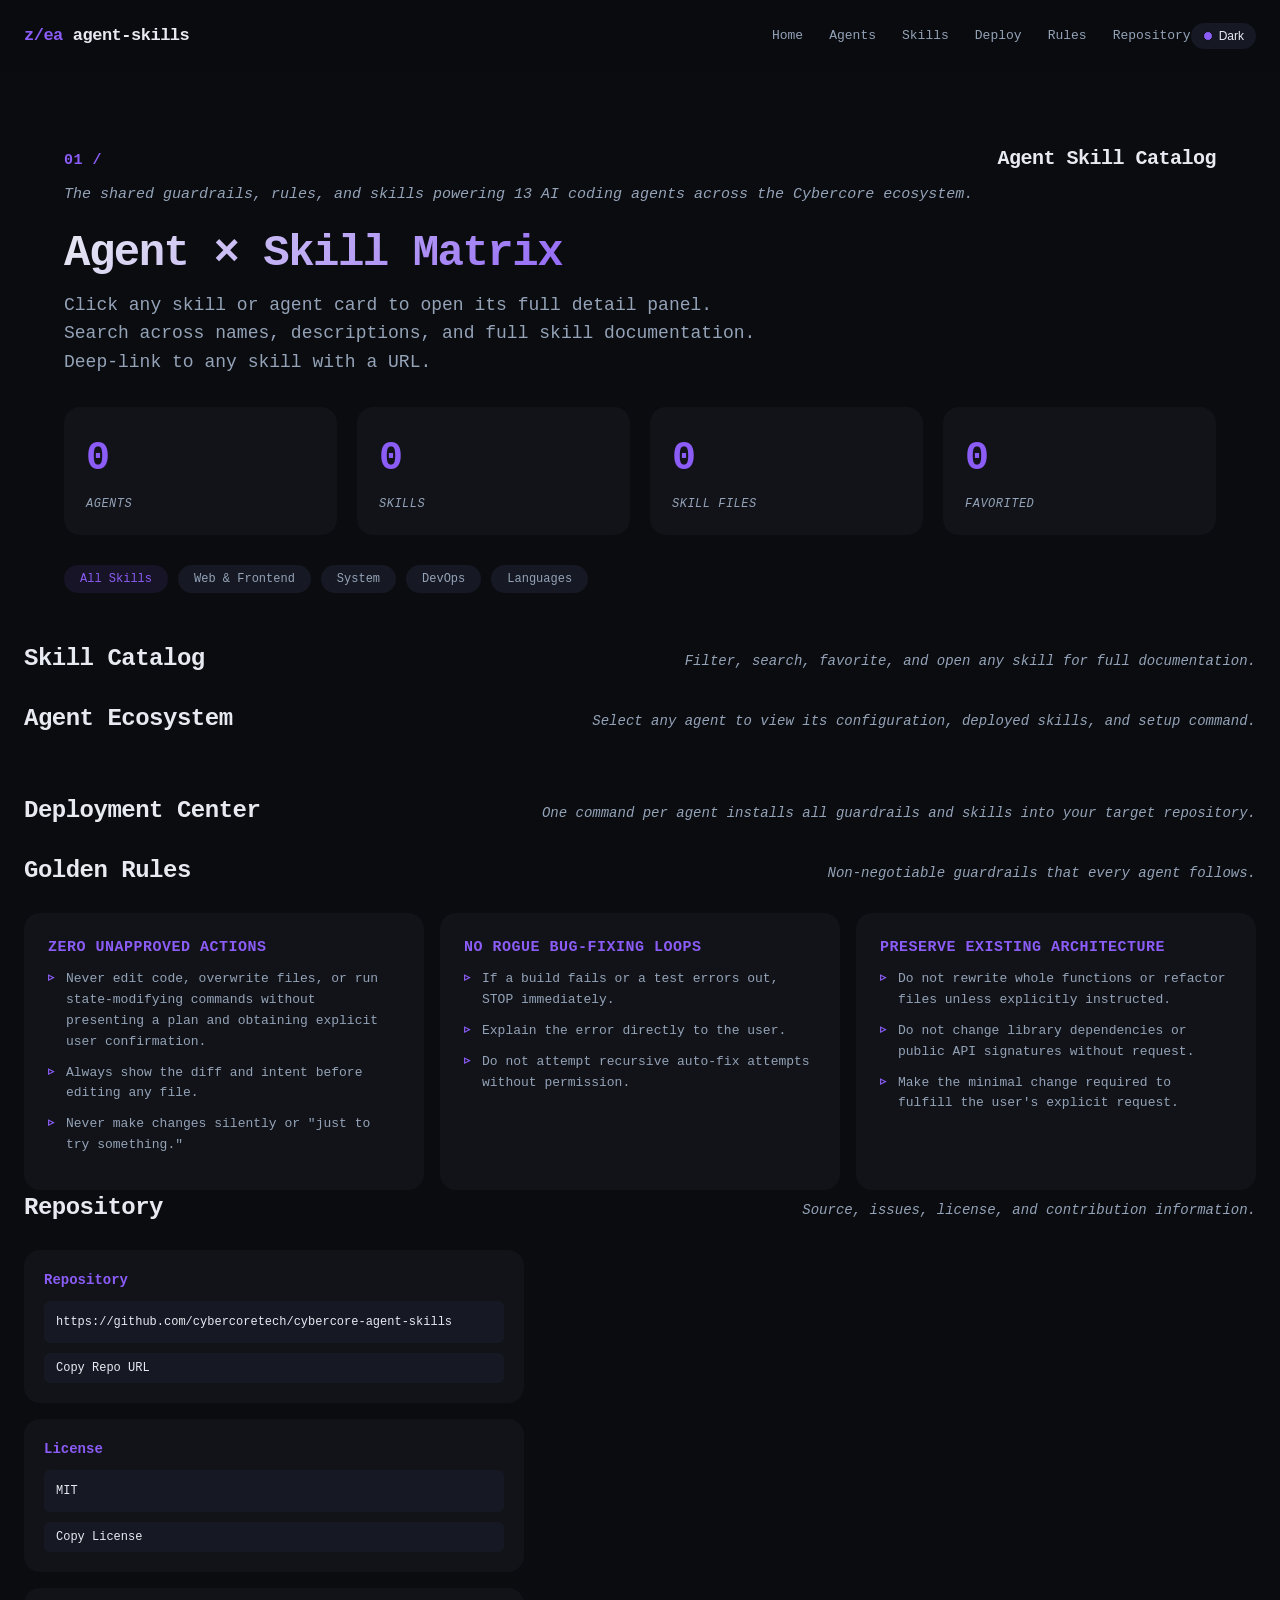
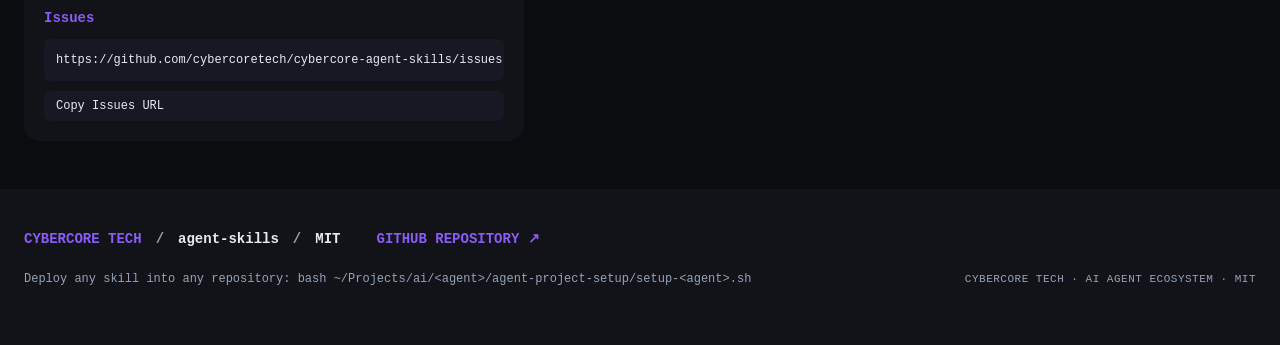
==== commit 4a29aadb: "🎨 Redesign SPA mockup with card popups, custom scrollbar, dark theme 🎨 New visual design: - Cards po" ====
--- a/mockup-spa.html
+++ b/mockup-spa.html
@@ -22,12 +22,17 @@
     --cc-success: #22c55e;
     --cc-success-dim: rgba(34, 197, 94, 0.10);
     --cc-danger: #ef4444;
+    --cc-warning: #f59e0b;
+    --cc-info: #06b6d4;
     --cc-font: ui-monospace, SFMono-Regular, Menlo, Monaco, Consolas, monospace;
     --cc-font-sans: -apple-system, BlinkMacSystemFont, "Segoe UI", Roboto, sans-serif;
-    --cc-radius: 8px;
-    --cc-radius-lg: 12px;
+    --cc-radius: 10px;
+    --cc-radius-lg: 16px;
     --cc-shadow: 0 24px 50px -15px rgba(0,0,0,0.6);
-    --cc-transition: 0.2s ease;
+    --cc-shadow-lg: 0 40px 80px -20px rgba(0,0,0,0.7);
+    --cc-transition: 0.25s cubic-bezier(0.4, 0, 0.2, 1);
+    --cc-border-glass: rgba(255,255,255,0.08);
+    --cc-glow: rgba(139, 92, 246, 0.3);
   }
 
   [data-theme="light"] {
@@ -41,6 +46,9 @@
     --cc-accent-hover: #8b5cf6;
     --cc-accent-dim: rgba(139, 92, 246, 0.15);
     --cc-shadow: 0 20px 40px -10px rgba(0,0,0,0.1);
+    --cc-shadow-lg: 0 40px 80px -20px rgba(0,0,0,0.15);
+    --cc-border-glass: rgba(0,0,0,0.05);
+    --cc-glow: rgba(139, 92, 246, 0.2);
   }
 
   * { box-sizing: border-box; margin: 0; padding: 0; }
@@ -52,6 +60,13 @@
     line-height: 1.5;
     min-height: 100vh;
     overflow-x: hidden;
+    background-image:
+      radial-gradient(at 0% 0%, rgba(139, 92, 246, 0.15), transparent 50%),
+      radial-gradient(at 100% 0%, rgba(99, 102, 241, 0.1), transparent 50%),
+      radial-gradient(at 100% 100%, rgba(6, 182, 212, 0.08), transparent 50%),
+      radial-gradient(at 0% 100%, rgba(236, 72, 153, 0.06), transparent 50%),
+      var(--cc-bg);
+    background-attachment: fixed;
   }
 
   /* Skip link */
@@ -75,11 +90,11 @@
     position: sticky;
     top: 0;
     z-index: 60;
-    height: 64px;
+    height: 72px;
     padding: 0 24px;
-    background: var(--cc-surface);
+    background: rgba(11, 12, 16, 0.8);
     border-bottom: 1px solid var(--cc-border);
-    backdrop-filter: blur(8px);
+    backdrop-filter: blur(12px);
     display: flex;
     align-items: center;
     justify-content: space-between;
@@ -98,7 +113,7 @@
   .topbar .nav-center {
     display: flex;
     align-items: center;
-    gap: 24px;
+    gap: 26px;
     margin-left: auto;
   }
   .topbar .nav-center a {
@@ -185,7 +200,7 @@
   .mobile-nav {
     display: none;
     position: absolute;
-    top: 64px;
+    top: 72px;
     left: 0;
     right: 0;
     background: var(--cc-surface);
@@ -213,7 +228,7 @@
 
   /* Hero */
   .hero {
-    padding: 56px 0 32px;
+    padding: 72px 0 48px;
     border-bottom: 1px solid var(--cc-border);
   }
   .hero-inner {
@@ -246,11 +261,15 @@
     margin-bottom: 24px;
   }
   .hero h1 {
-    font-size: 42px;
-    font-weight: 800;
-    line-height: 1.05;
+    font-size: 44px;
+    font-weight: 900;
+    line-height: 1.0;
     margin-bottom: 16px;
     letter-spacing: -1.5px;
+    background: linear-gradient(135deg, var(--cc-text) 0%, var(--cc-accent) 50%, var(--cc-info) 100%);
+    -webkit-background-clip: text;
+    -webkit-text-fill-color: transparent;
+    background-clip: text;
   }
   .hero .lead-text {
     font-size: 18px;
@@ -374,125 +393,102 @@
     font-style: italic;
   }
 
-  .matrix-wrap {
+  /* Cards layout */
+  .cards-grid {
+    display: grid;
+    grid-template-columns: repeat(auto-fill, minmax(300px, 1fr));
+    gap: 24px;
+  }
+
+  .skill-card {
+    background: var(--cc-surface);
     border: 1px solid var(--cc-border);
     border-radius: var(--cc-radius-lg);
-    background: var(--cc-surface);
-    overflow: hidden;
-  }
-  table {
-    width: 100%;
-    border-collapse: collapse;
-    font-size: 13px;
-  }
-  thead {
-    background: var(--cc-surface-2);
-    position: sticky;
-    top: 0;
-    z-index: 5;
-  }
-  th {
-    text-align: left;
-    color: var(--cc-text-muted);
-    padding: 14px 16px;
-    font-weight: 700;
-    border-bottom: 1px solid var(--cc-border);
-    font-family: var(--cc-font);
-    font-size: 11px;
-    letter-spacing: 0.6px;
-    text-transform: uppercase;
-    white-space: nowrap;
-  }
-  th:first-child { position: sticky; left: 0; z-index: 6; background: var(--cc-surface-2); }
-  td {
-    padding: 14px 16px;
-    border-bottom: 1px solid var(--cc-border);
-    color: var(--cc-text);
-    white-space: nowrap;
-  }
-  td:first-child {
-    position: sticky;
-    left: 0;
-    z-index: 6;
-    background: var(--cc-surface);
-    font-weight: 700;
-    color: var(--cc-accent);
-    font-family: var(--cc-font);
-    font-size: 14px;
-    border-right: 1px solid var(--cc-border);
-  }
-  tr:hover td { background: var(--cc-surface-2); }
-  tr:hover td:first-child { background: var(--cc-surface-2); }
-  tr.filtered-out { display: none; }
-
-  .skill-row {
+    padding: 24px;
+    cursor: pointer;
+    transition: all var(--cc-transition);
+    display: flex;
+    flex-direction: column;
+    height: 100%;
+  }
+  .skill-card:hover {
+    border-color: var(--cc-accent);
+    box-shadow: var(--cc-shadow);
+    transform: translateY(-6px);
+  }
+  .skill-card .card-header {
     display: flex;
     align-items: center;
     gap: 12px;
-    cursor: pointer;
-  }
-  .skill-row:hover { opacity: 0.9; }
-  .skill-icon {
-    width: 28px;
-    height: 28px;
-    border-radius: 8px;
+    margin-bottom: 12px;
+  }
+  .skill-card .skill-icon {
+    width: 40px;
+    height: 40px;
+    border-radius: 12px;
+    background: var(--cc-accent-dim);
+    color: var(--cc-accent);
     display: inline-flex;
     align-items: center;
     justify-content: center;
-    font-size: 15px;
+    font-size: 18px;
     font-weight: 800;
-    color: var(--cc-accent);
-  }
-  .skill-info {
-    display: flex;
-    flex-direction: column;
-  }
-  .skill-name {
+  }
+  .skill-card .skill-name {
     font-weight: 700;
     color: var(--cc-text);
     font-family: var(--cc-font);
-    font-size: 14px;
-  }
-  .skill-desc {
-    font-size: 11px;
+    font-size: 16px;
+  }
+  .skill-card .skill-desc {
+    font-size: 13px;
     color: var(--cc-text-muted);
-    margin-top: 4px;
-  }
-  .skill-cats {
+    margin: 12px 0 16px;
+    line-height: 1.5;
+    flex: 1;
+  }
+  .skill-card .skill-cats {
     display: flex;
     gap: 6px;
-    margin-top: 6px;
-  }
-  .cat-chip {
-    padding: 3px 8px;
+    margin-bottom: 16px;
+  }
+  .skill-card .cat-chip {
+    padding: 4px 10px;
     border: 1px solid var(--cc-border);
     border-radius: 10px;
     font-size: 10px;
     color: var(--cc-text-muted);
     font-family: var(--cc-font);
   }
-  .status-cell { text-align: center; }
-  .status-yes { color: var(--cc-success); font-weight: 800; font-family: var(--cc-font); }
-  .status-no { color: var(--cc-text-muted); font-size: 11px; }
-  .fav-btn {
+  .skill-card .skill-meta {
+    display: flex;
+    justify-content: space-between;
+    align-items: center;
+    margin-top: auto;
+  }
+  .skill-card .deployed-count {
+    font-size: 11px;
+    color: var(--cc-text-muted);
+    font-family: var(--cc-font);
+  }
+  .skill-card .card-action {
     width: 28px;
     height: 28px;
     border: 1px solid var(--cc-border);
     border-radius: 8px;
-    background: transparent;
+    background: var(--cc-surface-2);
     color: var(--cc-text-muted);
     cursor: pointer;
-    display: flex;
+    display: inline-flex;
     align-items: center;
     justify-content: center;
     font-size: 14px;
     transition: all var(--cc-transition);
   }
-  .fav-btn:hover { border-color: var(--cc-accent); color: var(--cc-accent); }
-  .fav-btn.favorited {
-    border-color: var(--cc-success);
-    color: var(--cc-success);
-    background: var(--cc-success-dim);
+  .skill-card .card-action:hover {
+    border-color: var(--cc-accent);
+    color: var(--cc-accent);
+    background: var(--cc-accent-dim);
   }
 
   /* Agent ecosystem cards */
@@ -513,7 +509,7 @@
   .agent-card:hover {
     border-color: var(--cc-accent);
     box-shadow: var(--cc-shadow);
-    transform: translateY(-2px);
+    transform: translateY(-4px);
   }
   .agent-card .agent-header {
     display: flex;
@@ -522,22 +518,22 @@
     margin-bottom: 12px;
   }
   .agent-card .agent-icon {
-    width: 32px;
-    height: 32px;
-    border-radius: 8px;
+    width: 36px;
+    height: 36px;
+    border-radius: 10px;
     background: var(--cc-accent-dim);
     color: var(--cc-accent);
     display: inline-flex;
     align-items: center;
     justify-content: center;
-    font-size: 16px;
+    font-size: 18px;
     font-weight: 800;
   }
   .agent-card .agent-name {
     font-weight: 700;
     color: var(--cc-text);
     font-family: var(--cc-font);
-    font-size: 15px;
+    font-size: 16px;
   }
   .agent-card .agent-subtitle {
     font-size: 12px;
@@ -582,11 +578,11 @@
     overflow: hidden;
     display: flex;
     flex-direction: column;
-    box-shadow: var(--cc-shadow);
-    animation: slideIn 0.25s ease;
+    box-shadow: var(--cc-shadow-lg);
+    animation: slideIn 0.3s cubic-bezier(0.4, 0, 0.2, 1);
   }
   @keyframes slideIn {
-    from { opacity: 0; transform: translateY(12px); }
+    from { opacity: 0; transform: translateY(16px); }
     to { opacity: 1; transform: translateY(0); }
   }
   .detail-header {
@@ -622,7 +618,7 @@
     overflow-y: auto;
     padding: 24px;
     display: grid;
-    grid-template-columns: 1fr 320px;
+    grid-template-columns: 1fr 340px;
     gap: 24px;
   }
   .detail-main h3 {
@@ -899,7 +895,7 @@
     .mobile-menu-btn { display: block; }
     .search-wrap {
       position: absolute;
-      top: 64px;
+      top: 72px;
       left: 0;
       right: 0;
       background: var(--cc-surface);
@@ -919,6 +915,33 @@
     table { font-size: 11px; }
     th, td { padding: 10px; font-size: 11px; }
   }
+
+  /* Custom scrollbar */
+  ::-webkit-scrollbar {
+    width: 10px;
+    height: 10px;
+  }
+  ::-webkit-scrollbar-track {
+    background: var(--cc-surface);
+  }
+  ::-webkit-scrollbar-thumb {
+    background: var(--cc-surface-3);
+    border-radius: var(--cc-radius);
+    border: 2px solid var(--cc-surface);
+  }
+  ::-webkit-scrollbar-thumb:hover {
+    background: var(--cc-accent);
+    border-color: var(--cc-accent-dim);
+  }
+  ::-webkit-scrollbar-corner {
+    background: var(--cc-bg);
+  }
+
+  /* Custom selection */
+  ::selection {
+    background: var(--cc-accent-dim);
+    color: var(--cc-accent);
+  }
 </style>
 </head>
 <body>
@@ -1009,31 +1032,8 @@
       <h2>Skill Catalog</h2>
       <p class="section-subtitle">Filter, search, favorite, and open any skill for full documentation.</p>
     </div>
-    <div class="matrix-wrap">
-      <table>
-        <thead>
-          <tr>
-            <th>Skill</th>
-            <th class="agent-col" data-agent="opencode">OpenCode</th>
-            <th class="agent-col" data-agent="claude">Claude</th>
-            <th class="agent-col" data-agent="codex">Codex</th>
-            <th class="agent-col" data-agent="copilot">Copilot</th>
-            <th class="agent-col" data-agent="crush">Crush</th>
-            <th class="agent-col" data-agent="gemini">Gemini</th>
-            <th class="agent-col" data-agent="hermes">Hermes</th>
-            <th class="agent-col" data-agent="kimi-code">Kimi-Code</th>
-            <th class="agent-col" data-agent="openclaw">OpenClaw</th>
-            <th class="agent-col" data-agent="ollama">Ollama</th>
-            <th class="agent-col" data-agent="pi">Pi</th>
-            <th class="agent-col" data-agent="ori">Ori</th>
-            <th class="agent-col" data-agent="qwen">Qwen</th>
-            <th style="width: 220px;">Actions</th>
-          </tr>
-        </thead>
-        <tbody id="matrixBody">
-          <!-- Rows injected by JS -->
-        </tbody>
-      </table>
+    <div class="cards-grid" id="cardsGrid">
+      <!-- Skill cards injected by JS -->
     </div>
   </section>
 
@@ -1159,10 +1159,7 @@
 </div>
 
 <script>
-  /* ============ Catalog Data ============
-     Canonical source generated from SKILL.md files.
-     Adding a skill here updates the whole catalog.
-  ============ */
+  /* ============ Catalog Data ============ */
   const skills = [
     {
       id: 'web-design-and-frontend-craft',
@@ -1778,10 +1775,10 @@
     });
   }
 
-  /* Render skills matrix */
+  /* Render skills cards */
   function renderMatrix() {
-    const tbody = document.getElementById('matrixBody');
-    tbody.innerHTML = '';
+    const grid = document.getElementById('cardsGrid');
+    grid.innerHTML = '';
     let rendered = 0;
 
     skills.forEach(skill => {
@@ -1790,16 +1787,14 @@
           !skill.desc.toLowerCase().includes(searchQuery.toLowerCase())) return;
 
       rendered++;
-      const row = document.createElement('tr');
-      row.dataset.id = skill.id;
-      row.dataset.category = skill.category;
-      row.className = 'skill-row';
-      row.onclick = () => openDetail('skill', skill.id);
+      const card = document.createElement('div');
+      card.className = 'skill-card';
+      card.onclick = () => openDetail('skill', skill.id);
 
       const favClass = favorites.has(skill.id) ? 'favorited' : '';
 
-      let skillHtml = `
-        <div class="skill-cell">
+      card.innerHTML = `
+        <div class="card-header">
           <span class="skill-icon">${skill.icon}</span>
           <div class="skill-info">
             <div class="skill-name">${escapeHtml(skill.name)}</div>
@@ -1807,31 +1802,14 @@
             <div class="skill-cats"><span class="cat-chip">${skill.category}</span></div>
           </div>
         </div>
+        <div class="skill-meta">
+          <div class="deployed-count">${agents.length} agents</div>
+          <button class="card-action fav-btn ${favClass}" onclick="event.stopPropagation(); toggleFavorite('${skill.id}', this)">
+            ★
+          </button>
+        </div>
       `;
-      row.innerHTML = `<td>${skillHtml}</td>`;
-
-      agents.forEach(agent => {
-        const td = document.createElement('td');
-        td.className = 'status-cell';
-        if (skillMatrix[skill.id][agent.id]) {
-          td.className += ' status-yes';
-          td.textContent = '✓';
-        } else {
-          td.textContent = '–';
-        }
-        row.appendChild(td);
-      });
-
-      const cmdCell = document.createElement('td');
-      cmdCell.style.textAlign = 'left';
-      cmdCell.innerHTML = `
-        <button class="copy-btn" onclick="event.stopPropagation(); copySetup('${skill.id}', this)">
-          Install <span style="font-family:var(--cc-font);font-size:11px;">setup-${skill.id}</span>
-        </button>
-      `;
-      row.appendChild(cmdCell);
-
-      tbody.appendChild(row);
+      grid.appendChild(card);
     });
   }
 
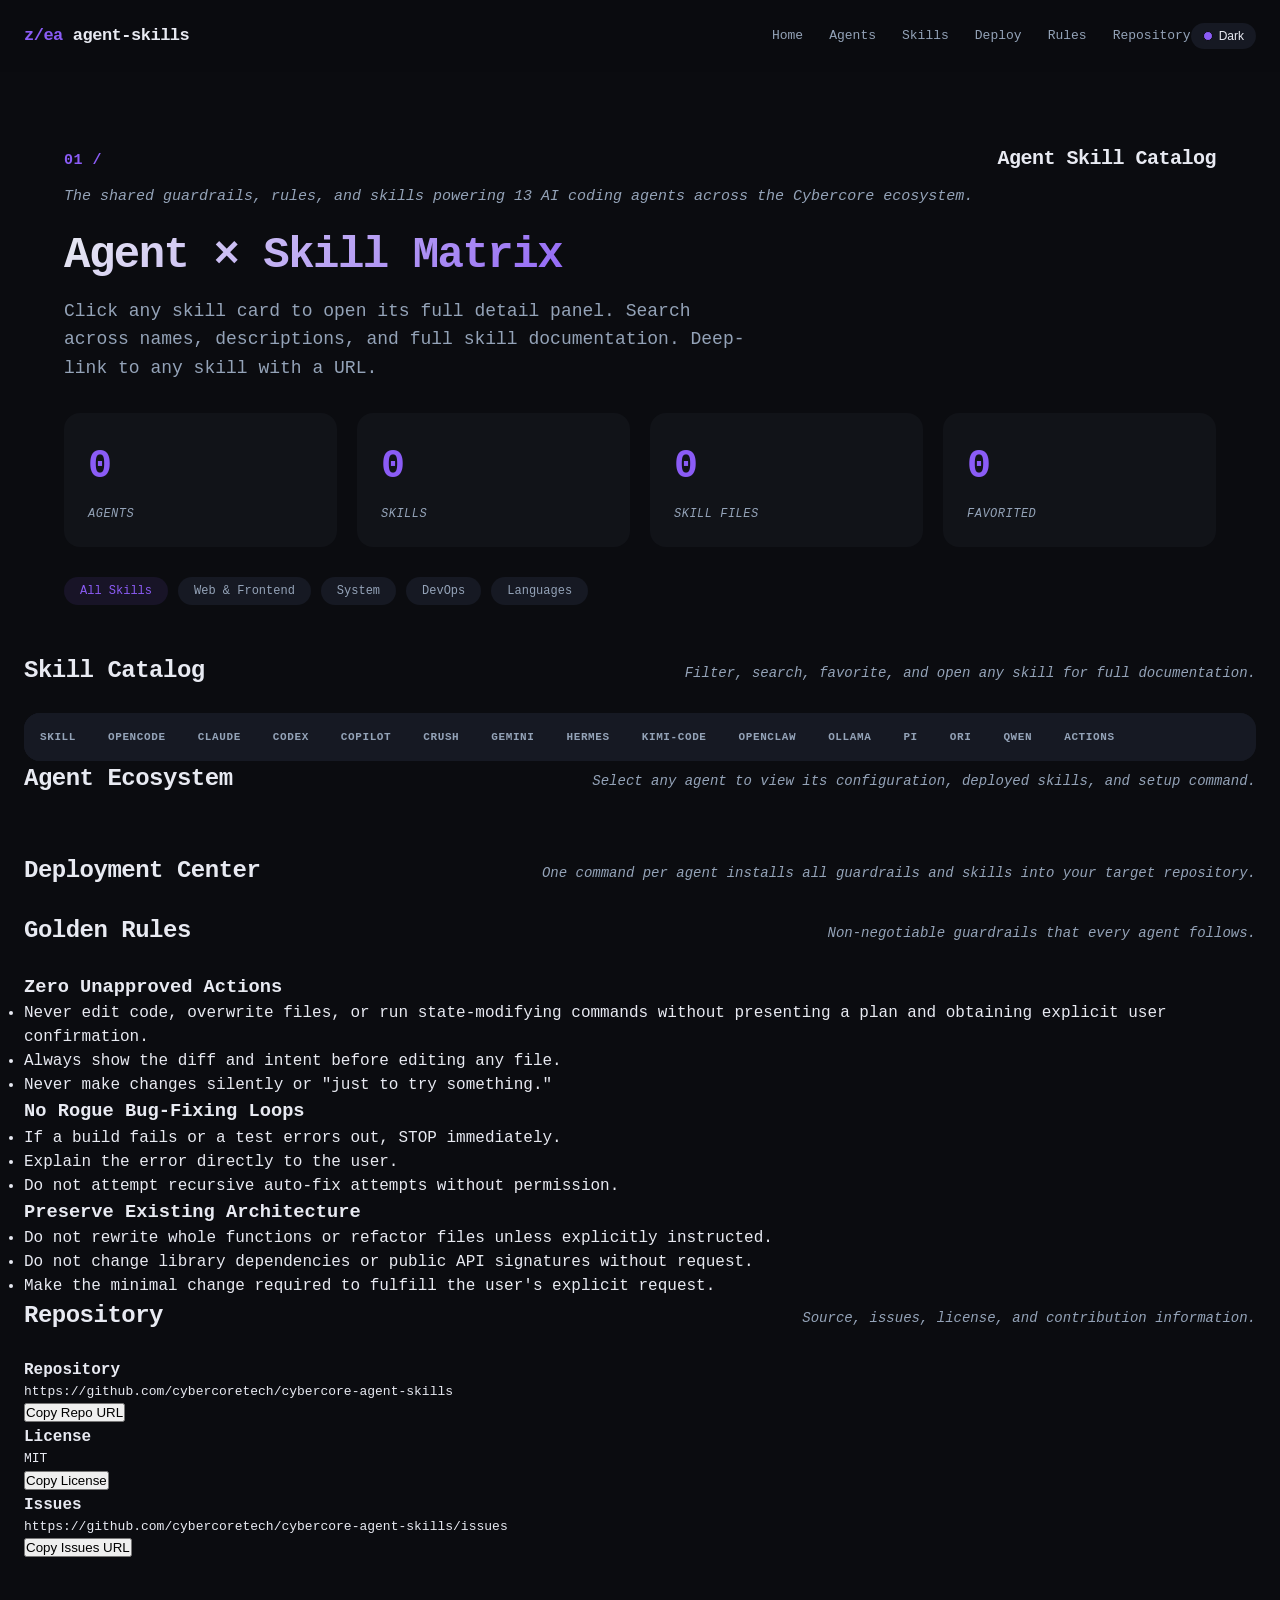
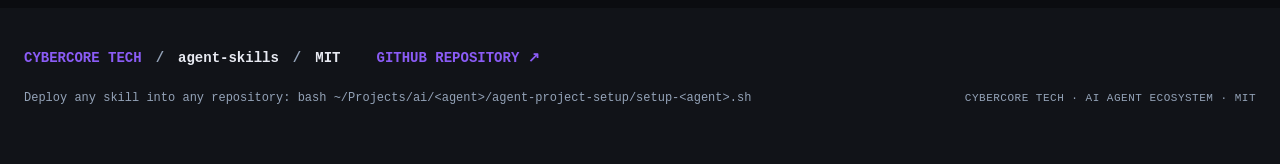
==== commit 6753443b: "🎨 Redesign SPA mockup with card popups, custom scrollbar, dark theme 🎨 New visual design: - Cards po" ====
--- a/mockup-spa.html
+++ b/mockup-spa.html
@@ -7,7 +7,6 @@
 <link rel="icon" href="mockup-assets/icons/favicon.svg">
 <link rel="manifest" href="mockup-assets/manifest.webmanifest">
 <style>
-  /* ============ Cybercore design tokens ============ */
   :root {
     --cc-bg: #0b0c10;
     --cc-surface: #111318;
@@ -15,21 +14,16 @@
     --cc-surface-3: #1c212c;
     --cc-text: #e8eaf2;
     --cc-text-muted: #94a3b8;
-    --cc-text-dim: #64748b;
     --cc-accent: #8b5cf6;
     --cc-accent-hover: #a78bfa;
     --cc-accent-dim: rgba(139, 92, 246, 0.10);
     --cc-success: #22c55e;
-    --cc-success-dim: rgba(34, 197, 94, 0.10);
     --cc-danger: #ef4444;
-    --cc-warning: #f59e0b;
-    --cc-info: #06b6d4;
     --cc-font: ui-monospace, SFMono-Regular, Menlo, Monaco, Consolas, monospace;
     --cc-font-sans: -apple-system, BlinkMacSystemFont, "Segoe UI", Roboto, sans-serif;
     --cc-radius: 10px;
     --cc-radius-lg: 16px;
     --cc-shadow: 0 24px 50px -15px rgba(0,0,0,0.6);
-    --cc-shadow-lg: 0 40px 80px -20px rgba(0,0,0,0.7);
     --cc-transition: 0.25s cubic-bezier(0.4, 0, 0.2, 1);
     --cc-border-glass: rgba(255,255,255,0.08);
     --cc-glow: rgba(139, 92, 246, 0.3);
@@ -69,7 +63,6 @@
     background-attachment: fixed;
   }
 
-  /* Skip link */
   .skip-link {
     position: absolute;
     top: -48px;
@@ -85,7 +78,6 @@
   }
   .skip-link:focus { top: 16px; }
 
-  /* Top bar */
   .topbar {
     position: sticky;
     top: 0;
@@ -94,7 +86,7 @@
     padding: 0 24px;
     background: rgba(11, 12, 16, 0.8);
     border-bottom: 1px solid var(--cc-border);
-    backdrop-filter: blur(12px);
+    backdrop-filter: blur(8px);
     display: flex;
     align-items: center;
     justify-content: space-between;
@@ -226,7 +218,6 @@
   }
   .mobile-nav a:hover { background: var(--cc-surface-2); color: var(--cc-accent); }
 
-  /* Hero */
   .hero {
     padding: 72px 0 48px;
     border-bottom: 1px solid var(--cc-border);
@@ -240,7 +231,7 @@
     display: flex;
     align-items: baseline;
     gap: 10px;
-    margin-bottom: 10px;
+    margin-bottom: 12px;
   }
   .hero .section-num {
     font-size: 15px;
@@ -264,9 +255,9 @@
     font-size: 44px;
     font-weight: 900;
     line-height: 1.0;
-    margin-bottom: 16px;
+    margin-bottom: 20px;
     letter-spacing: -1.5px;
-    background: linear-gradient(135deg, var(--cc-text) 0%, var(--cc-accent) 50%, var(--cc-info) 100%);
+    background: linear-gradient(135deg, var(--cc-text) 0%, var(--cc-accent) 50%);
     -webkit-background-clip: text;
     -webkit-text-fill-color: transparent;
     background-clip: text;
@@ -289,10 +280,10 @@
     background: var(--cc-surface);
     border: 1px solid var(--cc-border);
     border-radius: var(--cc-radius-lg);
-    padding: 22px;
+    padding: 24px;
     display: flex;
     flex-direction: column;
-    gap: 6px;
+    gap: 8px;
     transition: transform var(--cc-transition), border-color var(--cc-transition);
   }
   .stat:hover { border-color: var(--cc-accent); transform: translateY(-2px); }
@@ -311,7 +302,6 @@
     text-transform: uppercase;
   }
 
-  /* Filters & controls */
   .controls {
     display: flex;
     align-items: center;
@@ -343,7 +333,6 @@
     background: var(--cc-accent-dim);
   }
 
-  /* Toast */
   #toast {
     position: fixed;
     bottom: 24px;
@@ -366,9 +355,7 @@
     transition: all var(--cc-transition);
   }
   #toast.show { opacity: 1; transform: translateX(-50%) translateY(0); }
-  #toast .toast-icon { color: var(--cc-success); font-weight: 700; }
-
-  /* ============ Skills Explorer ============ */
+
   .explorer {
     max-width: 1400px;
     margin: 0 auto;
@@ -393,105 +380,90 @@
     font-style: italic;
   }
 
-  /* Cards layout */
-  .cards-grid {
-    display: grid;
-    grid-template-columns: repeat(auto-fill, minmax(300px, 1fr));
-    gap: 24px;
-  }
-
-  .skill-card {
-    background: var(--cc-surface);
+  .matrix-wrap {
     border: 1px solid var(--cc-border);
     border-radius: var(--cc-radius-lg);
-    padding: 24px;
-    cursor: pointer;
-    transition: all var(--cc-transition);
-    display: flex;
-    flex-direction: column;
-    height: 100%;
-  }
-  .skill-card:hover {
-    border-color: var(--cc-accent);
-    box-shadow: var(--cc-shadow);
-    transform: translateY(-6px);
-  }
-  .skill-card .card-header {
+    background: var(--cc-surface);
+    overflow: hidden;
+  }
+  table {
+    width: 100%;
+    border-collapse: collapse;
+    font-size: 13px;
+  }
+  thead {
+    background: var(--cc-surface-2);
+    position: sticky;
+    top: 0;
+    z-index: 5;
+  }
+  th {
+    text-align: left;
+    color: var(--cc-text-muted);
+    padding: 16px;
+    font-weight: 700;
+    border-bottom: 1px solid var(--cc-border);
+    font-family: var(--cc-font);
+    font-size: 11px;
+    letter-spacing: 0.6px;
+    text-transform: uppercase;
+    white-space: nowrap;
+  }
+  th:first-child { position: sticky; left: 0; z-index: 6; background: var(--cc-surface-2); }
+  td {
+    padding: 16px;
+    border-bottom: 1px solid var(--cc-border);
+    color: var(--cc-text);
+    white-space: nowrap;
+  }
+  td:first-child {
+    position: sticky;
+    left: 0;
+    z-index: 6;
+    background: var(--cc-surface);
+    font-weight: 700;
+    color: var(--cc-accent);
+    font-family: var(--cc-font);
+    font-size: 14px;
+    border-right: 1px solid var(--cc-border);
+  }
+  tr:hover td { background: var(--cc-surface-2); }
+  tr.filtered-out { display: none; }
+
+  .skill-cell {
     display: flex;
     align-items: center;
     gap: 12px;
-    margin-bottom: 12px;
-  }
-  .skill-card .skill-icon {
-    width: 40px;
-    height: 40px;
-    border-radius: 12px;
-    background: var(--cc-accent-dim);
+  }
+  .skill-row { cursor: pointer; }
+  .skill-row:hover { opacity: 0.9; }
+  .skill-icon {
+    width: 28px;
+    height: 28px;
+    border-radius: 8px;
+    display: inline-flex;
+    align-items: center;
+    justify-content: center;
+    font-size: 15px;
+    font-weight: 800;
     color: var(--cc-accent);
-    display: inline-flex;
-    align-items: center;
-    justify-content: center;
-    font-size: 18px;
-    font-weight: 800;
-  }
-  .skill-card .skill-name {
-    font-weight: 700;
-    color: var(--cc-text);
-    font-family: var(--cc-font);
-    font-size: 16px;
-  }
-  .skill-card .skill-desc {
-    font-size: 13px;
-    color: var(--cc-text-muted);
-    margin: 12px 0 16px;
-    line-height: 1.5;
-    flex: 1;
-  }
-  .skill-card .skill-cats {
-    display: flex;
-    gap: 6px;
-    margin-bottom: 16px;
-  }
-  .skill-card .cat-chip {
-    padding: 4px 10px;
+  }
+  .skill-info { display: flex; flex-direction: column; }
+  .skill-name { font-weight: 700; color: var(--cc-text); font-family: var(--cc-font); font-size: 14px; }
+  .skill-desc { font-size: 11px; color: var(--cc-text-muted); margin-top: 4px; }
+  .skill-cats { display: flex; gap: 6px; margin-top: 6px; }
+  .cat-chip {
+    padding: 3px 8px;
     border: 1px solid var(--cc-border);
     border-radius: 10px;
     font-size: 10px;
     color: var(--cc-text-muted);
     font-family: var(--cc-font);
   }
-  .skill-card .skill-meta {
-    display: flex;
-    justify-content: space-between;
-    align-items: center;
-    margin-top: auto;
-  }
-  .skill-card .deployed-count {
-    font-size: 11px;
-    color: var(--cc-text-muted);
-    font-family: var(--cc-font);
-  }
-  .skill-card .card-action {
-    width: 28px;
-    height: 28px;
-    border: 1px solid var(--cc-border);
-    border-radius: 8px;
-    background: var(--cc-surface-2);
-    color: var(--cc-text-muted);
-    cursor: pointer;
-    display: inline-flex;
-    align-items: center;
-    justify-content: center;
-    font-size: 14px;
-    transition: all var(--cc-transition);
-  }
-  .skill-card .card-action:hover {
-    border-color: var(--cc-accent);
-    color: var(--cc-accent);
-    background: var(--cc-accent-dim);
-  }
-
-  /* Agent ecosystem cards */
+  .status-cell { text-align: center; }
+  .status-yes { color: var(--cc-success); font-weight: 800; font-family: var(--cc-font); }
+  .status-no { color: var(--cc-text-muted); font-size: 11px; }
+
   .agent-grid {
     display: grid;
     grid-template-columns: repeat(auto-fill, minmax(260px, 1fr));
@@ -552,12 +524,8 @@
     color: var(--cc-text-muted);
     font-family: var(--cc-font);
   }
-  .agent-card .stat-item .value {
-    color: var(--cc-accent);
-    font-weight: 700;
-  }
-
-  /* Detail panel */
+  .agent-card .stat-item .value { color: var(--cc-accent); font-weight: 700; }
+
   .detail-panel {
     display: none;
     position: fixed;
@@ -593,15 +561,7 @@
     border-bottom: 1px solid var(--cc-border);
     background: var(--cc-surface-2);
   }
-  .detail-title {
-    font-weight: 800;
-    font-size: 20px;
-    color: var(--cc-text);
-    letter-spacing: -0.5px;
-    display: flex;
-    align-items: center;
-    gap: 10px;
-  }
+  .detail-title { font-weight: 800; font-size: 20px; color: var(--cc-text); letter-spacing: -0.5px; display: flex; align-items: center; gap: 10px; }
   .detail-close {
     background: none;
     border: none;
@@ -631,36 +591,10 @@
     font-family: var(--cc-font);
   }
   .detail-main h3:first-child { margin-top: 0; }
-  .detail-main p {
-    color: var(--cc-text-muted);
-    font-size: 13px;
-    line-height: 1.6;
-    margin-bottom: 16px;
-  }
-  .detail-main code {
-    background: var(--cc-surface-2);
-    border: 1px solid var(--cc-border);
-    color: var(--cc-accent);
-    padding: 2px 6px;
-    border-radius: 4px;
-    font-family: var(--cc-font);
-    font-size: 12px;
-  }
-  .detail-main pre {
-    background: var(--cc-surface-2);
-    border: 1px solid var(--cc-border);
-    border-radius: var(--cc-radius);
-    padding: 16px;
-    font-family: var(--cc-font);
-    font-size: 12px;
-    color: var(--cc-text);
-    overflow-x: auto;
-    margin-bottom: 16px;
-  }
-  .detail-main a {
-    color: var(--cc-accent);
-    text-decoration: none;
-  }
+  .detail-main p { color: var(--cc-text-muted); font-size: 13px; line-height: 1.6; margin-bottom: 16px; }
+  .detail-main code { background: var(--cc-surface-2); border: 1px solid var(--cc-border); color: var(--cc-accent); padding: 2px 6px; border-radius: 4px; font-family: var(--cc-font); font-size: 12px; }
+  .detail-main pre { background: var(--cc-surface-2); border: 1px solid var(--cc-border); border-radius: var(--cc-radius); padding: 16px; font-family: var(--cc-font); font-size: 12px; color: var(--cc-text); overflow-x: auto; margin-bottom: 16px; }
+  .detail-main a { color: var(--cc-accent); text-decoration: none; }
   .detail-main a:hover { text-decoration: underline; }
 
   .detail-sidebar {
@@ -669,22 +603,9 @@
     background: var(--cc-surface-2);
     overflow-y: auto;
   }
-  .detail-sidebar h4 {
-    font-size: 12px;
-    color: var(--cc-accent);
-    font-weight: 700;
-    margin: 20px 0 10px;
-    text-transform: uppercase;
-    letter-spacing: 0.6px;
-    font-family: var(--cc-font);
-  }
+  .detail-sidebar h4 { font-size: 12px; color: var(--cc-accent); font-weight: 700; margin: 20px 0 10px; text-transform: uppercase; letter-spacing: 0.6px; font-family: var(--cc-font); }
   .detail-sidebar h4:first-child { margin-top: 0; }
-  .detail-sidebar p {
-    font-size: 12px;
-    color: var(--cc-text-muted);
-    line-height: 1.5;
-    margin-bottom: 12px;
-  }
+  .detail-sidebar p { font-size: 12px; color: var(--cc-text-muted); line-height: 1.5; margin-bottom: 12px; }
   .detail-sidebar .copy-btn {
     width: 100%;
     padding: 10px 14px;
@@ -699,149 +620,9 @@
     transition: all var(--cc-transition);
     margin-top: 6px;
   }
-  .detail-sidebar .copy-btn:hover {
-    border-color: var(--cc-accent);
-    color: var(--cc-accent);
-    background: var(--cc-accent-dim);
-  }
-  .detail-sidebar .copy-btn.copied {
-    color: var(--cc-success);
-    border-color: var(--cc-success);
-  }
-
-  /* Agent detail */
-  .agent-detail {
-    background: var(--cc-surface);
-    border: 1px solid var(--cc-border);
-    border-radius: var(--cc-radius);
-    padding: 16px;
-  }
-  .agent-detail .prop {
-    display: flex;
-    gap: 10px;
-    margin-bottom: 10px;
-    font-size: 12px;
-  }
-  .agent-detail .prop-key {
-    color: var(--cc-accent);
-    font-weight: 700;
-    width: 110px;
-    font-family: var(--cc-font);
-  }
-  .agent-detail .prop-val {
-    color: var(--cc-text-muted);
-  }
-  .agent-detail .skill-list {
-    margin-top: 12px;
-    border-top: 1px solid var(--cc-border);
-    padding-top: 12px;
-  }
-  .agent-detail .skill-list .skill-tag {
-    display: inline-block;
-    padding: 4px 8px;
-    border: 1px solid var(--cc-border);
-    border-radius: 6px;
-    font-size: 11px;
-    color: var(--cc-text);
-    margin: 4px 4px 0 0;
-  }
-
-  /* Golden rules */
-  .rules-grid {
-    display: grid;
-    grid-template-columns: repeat(auto-fit, minmax(280px, 1fr));
-    gap: 16px;
-  }
-  .rule-card {
-    background: var(--cc-surface);
-    border: 1px solid var(--cc-border);
-    border-radius: var(--cc-radius-lg);
-    padding: 24px;
-  }
-  .rule-card h3 {
-    font-size: 15px;
-    color: var(--cc-accent);
-    font-weight: 700;
-    margin-bottom: 10px;
-    text-transform: uppercase;
-    letter-spacing: 0.5px;
-    font-family: var(--cc-font);
-  }
-  .rule-card ul {
-    list-style: none;
-    padding: 0;
-  }
-  .rule-card li {
-    color: var(--cc-text-muted);
-    font-size: 13px;
-    line-height: 1.6;
-    margin-bottom: 10px;
-    position: relative;
-    padding-left: 18px;
-  }
-  .rule-card li:before {
-    content: "▹";
-    color: var(--cc-accent);
-    position: absolute;
-    left: 0;
-    font-size: 12px;
-    font-weight: 700;
-  }
-
-  /* Deployment commands */
-  .deploy-grid {
-    display: grid;
-    grid-template-columns: repeat(auto-fill, minmax(300px, 1fr));
-    gap: 16px;
-  }
-  .deploy-card {
-    background: var(--cc-surface);
-    border: 1px solid var(--cc-border);
-    border-radius: var(--cc-radius-lg);
-    padding: 20px;
-  }
-  .deploy-card h4 {
-    font-size: 14px;
-    color: var(--cc-accent);
-    font-weight: 700;
-    margin-bottom: 10px;
-    font-family: var(--cc-font);
-  }
-  .deploy-card pre {
-    background: var(--cc-surface-2);
-    border: 1px solid var(--cc-border);
-    border-radius: 6px;
-    padding: 12px;
-    font-family: var(--cc-font);
-    font-size: 12px;
-    color: var(--cc-text);
-    margin-bottom: 10px;
-    overflow-x: auto;
-  }
-  .deploy-card .copy-btn {
-    width: 100%;
-    padding: 8px 12px;
-    border: 1px solid var(--cc-border);
-    border-radius: 6px;
-    background: var(--cc-surface-2);
-    color: var(--cc-text);
-    font-family: var(--cc-font);
-    font-size: 12px;
-    cursor: pointer;
-    text-align: left;
-    transition: all var(--cc-transition);
-  }
-  .deploy-card .copy-btn:hover {
-    border-color: var(--cc-accent);
-    color: var(--cc-accent);
-    background: var(--cc-accent-dim);
-  }
-  .deploy-card .copy-btn.copied {
-    color: var(--cc-success);
-    border-color: var(--cc-success);
-  }
-
-  /* Footer */
+  .detail-sidebar .copy-btn:hover { border-color: var(--cc-accent); color: var(--cc-accent); background: var(--cc-accent-dim); }
+  .detail-sidebar .copy-btn.copied { color: var(--cc-success); border-color: var(--cc-success); }
+
   footer {
     border-top: 1px solid var(--cc-border);
     background: var(--cc-surface);
@@ -871,19 +652,9 @@
   .footer-line1 .sep { color: var(--cc-text-muted); margin: 0 4px; }
   .footer-line1 a { color: var(--cc-accent); text-decoration: none; }
   .footer-line1 a:hover { text-decoration: underline; }
-  .footer-notes {
-    font-size: 12px;
-    color: var(--cc-text-muted);
-    line-height: 1.6;
-  }
-  .footer-attribution {
-    font-size: 11px;
-    color: var(--cc-text-muted);
-    letter-spacing: 0.5px;
-    text-transform: uppercase;
-  }
-
-  /* Responsive */
+  .footer-notes { font-size: 12px; color: var(--cc-text-muted); line-height: 1.6; }
+  .footer-attribution { font-size: 11px; color: var(--cc-text-muted); letter-spacing: 0.5px; text-transform: uppercase; }
+
   @media (max-width: 900px) {
     .wrap { padding: 0 16px; }
     .hero h1 { font-size: 30px; }
@@ -893,55 +664,19 @@
     .topbar .nav-center { display: none; }
     .topbar .right { gap: 8px; }
     .mobile-menu-btn { display: block; }
-    .search-wrap {
-      position: absolute;
-      top: 72px;
-      left: 0;
-      right: 0;
-      background: var(--cc-surface);
-      padding: 16px 24px;
-      border-bottom: 1px solid var(--cc-border);
-      z-index: 55;
-    }
-    .detail-body {
-      grid-template-columns: 1fr;
-    }
-    .detail-sidebar {
-      border-left: none;
-      border-top: 1px solid var(--cc-border);
-    }
-    .topbar .right { gap: 8px; }
-    .topbar .search-wrap { position: static; padding: 12px 24px; border: none; }
+    .search-wrap { position: absolute; top: 72px; left: 0; right: 0; background: var(--cc-surface); padding: 16px 24px; border-bottom: 1px solid var(--cc-border); z-index: 55; }
+    .detail-body { grid-template-columns: 1fr; }
+    .detail-sidebar { border-left: none; border-top: 1px solid var(--cc-border); }
     table { font-size: 11px; }
     th, td { padding: 10px; font-size: 11px; }
   }
 
-  /* Custom scrollbar */
-  ::-webkit-scrollbar {
-    width: 10px;
-    height: 10px;
-  }
-  ::-webkit-scrollbar-track {
-    background: var(--cc-surface);
-  }
-  ::-webkit-scrollbar-thumb {
-    background: var(--cc-surface-3);
-    border-radius: var(--cc-radius);
-    border: 2px solid var(--cc-surface);
-  }
-  ::-webkit-scrollbar-thumb:hover {
-    background: var(--cc-accent);
-    border-color: var(--cc-accent-dim);
-  }
-  ::-webkit-scrollbar-corner {
-    background: var(--cc-bg);
-  }
-
-  /* Custom selection */
-  ::selection {
-    background: var(--cc-accent-dim);
-    color: var(--cc-accent);
-  }
+  ::-webkit-scrollbar { width: 10px; height: 10px; }
+  ::-webkit-scrollbar-track { background: var(--cc-surface); }
+  ::-webkit-scrollbar-thumb { background: var(--cc-surface-3); border-radius: var(--cc-radius); border: 2px solid var(--cc-surface); }
+  ::-webkit-scrollbar-thumb:hover { background: var(--cc-accent); border-color: var(--cc-accent-dim); }
+  ::-webkit-scrollbar-corner { background: var(--cc-bg); }
+  ::selection { background: var(--cc-accent-dim); color: var(--cc-accent); }
 </style>
 </head>
 <body>
@@ -949,10 +684,7 @@
 <a href="#content" class="skip-link">Skip to content</a>
 
 <header class="topbar">
-  <a href="#" class="brand" onclick="return false;">
-    <span class="mark">z/ea</span> agent-skills
-  </a>
-
+  <a href="#" class="brand" onclick="return false;"><span class="mark">z/ea</span> agent-skills</a>
   <nav class="nav-center">
     <a href="#">Home</a>
     <a href="#agents">Agents</a>
@@ -961,16 +693,10 @@
     <a href="#rules">Rules</a>
     <a href="#repo">Repository</a>
   </nav>
-
   <div class="right">
     <button class="mobile-menu-btn" onclick="toggleMobileNav()" aria-label="Menu">☰</button>
-    <div class="search-wrap" id="searchWrap">
-      <input type="search" id="skillSearch" placeholder="Search skills & agents…" aria-label="Search skills and agents">
-    </div>
-    <button class="theme-toggle" id="themeToggle" aria-label="Toggle theme" onclick="toggleTheme()">
-      <span class="dot"></span>
-      <span id="themeLabel">Dark</span>
-    </button>
+    <div class="search-wrap" id="searchWrap"><input type="search" id="skillSearch" placeholder="Search skills & agents…" aria-label="Search skills and agents"></div>
+    <button class="theme-toggle" id="themeToggle" aria-label="Toggle theme" onclick="toggleTheme()"><span class="dot"></span><span id="themeLabel">Dark</span></button>
   </div>
 </header>
 
@@ -984,8 +710,6 @@
 </nav>
 
 <main class="wrap" id="content">
-
-  <!-- Hero -->
   <section class="hero">
     <div class="hero-inner">
       <div class="section-head">
@@ -993,29 +717,14 @@
         <span class="section-title">Agent Skill Catalog</span>
       </div>
       <div class="section-lead">The shared guardrails, rules, and skills powering 13 AI coding agents across the Cybercore ecosystem.</div>
-
       <h1>Agent × Skill Matrix</h1>
-      <p class="lead-text">Click any skill or agent card to open its full detail panel. Search across names, descriptions, and full skill documentation. Deep-link to any skill with a URL.</p>
-
+      <p class="lead-text">Click any skill card to open its full detail panel. Search across names, descriptions, and full skill documentation. Deep-link to any skill with a URL.</p>
       <div class="stat-strip">
-        <div class="stat">
-          <div class="stat-value animating" id="statAgents">0</div>
-          <div class="stat-label">agents</div>
-        </div>
-        <div class="stat">
-          <div class="stat-value animating" id="statSkills">0</div>
-          <div class="stat-label">skills</div>
-        </div>
-        <div class="stat">
-          <div class="stat-value animating" id="statFiles">0</div>
-          <div class="stat-label">skill files</div>
-        </div>
-        <div class="stat">
-          <div class="stat-value animating" id="statFavs">0</div>
-          <div class="stat-label">favorited</div>
-        </div>
+        <div class="stat"><div class="stat-value animating" id="statAgents">0</div><div class="stat-label">agents</div></div>
+        <div class="stat"><div class="stat-value animating" id="statSkills">0</div><div class="stat-label">skills</div></div>
+        <div class="stat"><div class="stat-value animating" id="statFiles">0</div><div class="stat-label">skill files</div></div>
+        <div class="stat"><div class="stat-value animating" id="statFavs">0</div><div class="stat-label">favorited</div></div>
       </div>
-
       <div class="filters">
         <button class="chip active" onclick="filterCategory('all', this)">All Skills</button>
         <button class="chip" onclick="filterCategory('web', this)">Web &amp; Frontend</button>
@@ -1026,40 +735,53 @@
     </div>
   </section>
 
-  <!-- Skills Explorer -->
   <section id="skills" class="explorer">
     <div class="section-head">
       <h2>Skill Catalog</h2>
       <p class="section-subtitle">Filter, search, favorite, and open any skill for full documentation.</p>
     </div>
-    <div class="cards-grid" id="cardsGrid">
-      <!-- Skill cards injected by JS -->
+    <div class="matrix-wrap">
+      <table>
+        <thead>
+          <tr>
+            <th>Skill</th>
+            <th class="agent-col" data-agent="opencode">OpenCode</th>
+            <th class="agent-col" data-agent="claude">Claude</th>
+            <th class="agent-col" data-agent="codex">Codex</th>
+            <th class="agent-col" data-agent="copilot">Copilot</th>
+            <th class="agent-col" data-agent="crush">Crush</th>
+            <th class="agent-col" data-agent="gemini">Gemini</th>
+            <th class="agent-col" data-agent="hermes">Hermes</th>
+            <th class="agent-col" data-agent="kimi-code">Kimi-Code</th>
+            <th class="agent-col" data-agent="openclaw">OpenClaw</th>
+            <th class="agent-col" data-agent="ollama">Ollama</th>
+            <th class="agent-col" data-agent="pi">Pi</th>
+            <th class="agent-col" data-agent="ori">Ori</th>
+            <th class="agent-col" data-agent="qwen">Qwen</th>
+            <th style="width: 220px;">Actions</th>
+          </tr>
+        </thead>
+        <tbody id="matrixBody"></tbody>
+      </table>
     </div>
   </section>
 
-  <!-- Agent Ecosystem -->
   <section id="agents" class="explorer">
     <div class="section-head">
       <h2>Agent Ecosystem</h2>
       <p class="section-subtitle">Select any agent to view its configuration, deployed skills, and setup command.</p>
     </div>
-    <div class="agent-grid" id="agentGrid">
-      <!-- Agent cards injected by JS -->
-    </div>
+    <div class="agent-grid" id="agentGrid"></div>
   </section>
 
-  <!-- Deployment Center -->
   <section id="deploy" class="explorer">
     <div class="section-head">
       <h2>Deployment Center</h2>
       <p class="section-subtitle">One command per agent installs all guardrails and skills into your target repository.</p>
     </div>
-    <div class="deploy-grid" id="deployGrid">
-      <!-- Deploy cards injected by JS -->
-    </div>
+    <div class="deploy-grid" id="deployGrid"></div>
   </section>
 
-  <!-- Golden Rules -->
   <section id="rules" class="explorer">
     <div class="section-head">
       <h2>Golden Rules</h2>
@@ -1068,79 +790,40 @@
     <div class="rules-grid">
       <div class="rule-card">
         <h3>Zero Unapproved Actions</h3>
-        <ul>
-          <li>Never edit code, overwrite files, or run state-modifying commands without presenting a plan and obtaining explicit user confirmation.</li>
-          <li>Always show the diff and intent before editing any file.</li>
-          <li>Never make changes silently or "just to try something."</li>
-        </ul>
+        <ul><li>Never edit code, overwrite files, or run state-modifying commands without presenting a plan and obtaining explicit user confirmation.</li><li>Always show the diff and intent before editing any file.</li><li>Never make changes silently or "just to try something."</li></ul>
       </div>
       <div class="rule-card">
         <h3>No Rogue Bug-Fixing Loops</h3>
-        <ul>
-          <li>If a build fails or a test errors out, STOP immediately.</li>
-          <li>Explain the error directly to the user.</li>
-          <li>Do not attempt recursive auto-fix attempts without permission.</li>
-        </ul>
+        <ul><li>If a build fails or a test errors out, STOP immediately.</li><li>Explain the error directly to the user.</li><li>Do not attempt recursive auto-fix attempts without permission.</li></ul>
       </div>
       <div class="rule-card">
         <h3>Preserve Existing Architecture</h3>
-        <ul>
-          <li>Do not rewrite whole functions or refactor files unless explicitly instructed.</li>
-          <li>Do not change library dependencies or public API signatures without request.</li>
-          <li>Make the minimal change required to fulfill the user's explicit request.</li>
-        </ul>
+        <ul><li>Do not rewrite whole functions or refactor files unless explicitly instructed.</li><li>Do not change library dependencies or public API signatures without request.</li><li>Make the minimal change required to fulfill the user's explicit request.</li></ul>
       </div>
     </div>
   </section>
 
-  <!-- Repository -->
   <section id="repo" class="explorer">
     <div class="section-head">
       <h2>Repository</h2>
       <p class="section-subtitle">Source, issues, license, and contribution information.</p>
     </div>
     <div class="deploy-grid" style="max-width: 500px;">
-      <div class="deploy-card">
-        <h4>Repository</h4>
-        <pre>https://github.com/cybercoretech/cybercore-agent-skills</pre>
-        <button class="copy-btn" onclick="copyText('https://github.com/cybercoretech/cybercore-agent-skills')">Copy Repo URL</button>
-      </div>
-      <div class="deploy-card">
-        <h4>License</h4>
-        <pre>MIT</pre>
-        <button class="copy-btn" onclick="copyText('MIT')">Copy License</button>
-      </div>
-      <div class="deploy-card">
-        <h4>Issues</h4>
-        <pre>https://github.com/cybercoretech/cybercore-agent-skills/issues</pre>
-        <button class="copy-btn" onclick="copyText('https://github.com/cybercoretech/cybercore-agent-skills/issues')">Copy Issues URL</button>
-      </div>
+      <div class="deploy-card"><h4>Repository</h4><pre>https://github.com/cybercoretech/cybercore-agent-skills</pre><button class="copy-btn" onclick="copyText('https://github.com/cybercoretech/cybercore-agent-skills')">Copy Repo URL</button></div>
+      <div class="deploy-card"><h4>License</h4><pre>MIT</pre><button class="copy-btn" onclick="copyText('MIT')">Copy License</button></div>
+      <div class="deploy-card"><h4>Issues</h4><pre>https://github.com/cybercoretech/cybercore-agent-skills/issues</pre><button class="copy-btn" onclick="copyText('https://github.com/cybercoretech/cybercore-agent-skills/issues')">Copy Issues URL</button></div>
     </div>
   </section>
-
 </main>
 
 <footer>
   <div class="footer-inner">
-    <div class="footer-line1">
-      <span class="org">CYBERCORE TECH</span>
-      <span class="sep">/</span>
-      <span>agent-skills</span>
-      <span class="sep">/</span>
-      <span>MIT</span>
-      <span style="display:inline-block;width:16px;"></span>
-      <a href="https://github.com/cybercoretech/cybercore-agent-skills" target="_blank" rel="noopener">GITHUB REPOSITORY ↗</a>
-    </div>
-    <div class="footer-notes">
-      Deploy any skill into any repository: <code>bash ~/Projects/ai/&lt;agent&gt;/agent-project-setup/setup-&lt;agent&gt;.sh</code>
-    </div>
-    <div class="footer-attribution">
-      CYBERCORE TECH · AI AGENT ECOSYSTEM · MIT
-    </div>
+    <div class="footer-line1"><span class="org">CYBERCORE TECH</span><span class="sep">/</span><span>agent-skills</span><span class="sep">/</span><span>MIT</span><span style="display:inline-block;width:16px;"></span><a href="https://github.com/cybercoretech/cybercore-agent-skills" target="_blank" rel="noopener">GITHUB REPOSITORY ↗</a></div>
+    <div class="footer-notes">Deploy any skill into any repository: <code>bash ~/Projects/ai/&lt;agent&gt;/agent-project-setup/setup-&lt;agent&gt;.sh</code></div>
+    <div class="footer-attribution">CYBERCORE TECH · AI AGENT ECOSYSTEM · MIT</div>
   </div>
 </footer>
 
-<!-- Skill Detail Panel -->
 <div class="detail-panel" id="detailPanel">
   <div class="detail-card">
     <div class="detail-header">
@@ -1148,543 +831,25 @@
       <button class="detail-close" onclick="closeDetail()" aria-label="Close">✕</button>
     </div>
     <div class="detail-body">
-      <div class="detail-main" id="detailMain">
-        <!-- Skill details injected here -->
-      </div>
-      <div class="detail-sidebar" id="detailSidebar">
-        <!-- Sidebar content injected here -->
-      </div>
+      <div class="detail-main" id="detailMain"></div>
+      <div class="detail-sidebar" id="detailSidebar"></div>
     </div>
   </div>
 </div>
 
 <script>
-  /* ============ Catalog Data ============ */
   const skills = [
-    {
-      id: 'web-design-and-frontend-craft',
-      name: 'Web Design & Frontend Craft',
-      category: 'web',
-      desc: 'UI/UX direction, CSS custom properties, neon/cyber aesthetics, component systems, accessibility, performance',
-      icon: '🎨',
-      full: `# Web Design & Frontend Craft
-
-You are a senior product designer, UI engineer, and frontend craftsperson. Your job is to create websites that feel intentionally designed, visually memorable, technically sound, accessible, responsive, and fast.
-
-This skill applies to landing pages, marketing sites, product sites, documentation, portfolios, dashboards, admin panels, single-page applications (SPAs), and component libraries.
-
-## The Non-Negotiable Design Standard
-
-**Do not produce generic AI-looking websites.** Avoid the predictable combination of a purple/blue gradient, giant centered heading, three identical cards, random blobs, and a generic SaaS layout unless that is genuinely right for the brand.
-
-Before coding:
-1. Inspect the repository, existing app, package manifest, routes, assets, styles, and deployment target.
-2. Identify the product, audience, primary user action, content, brand personality, and technical constraints.
-3. Determine whether this is a new design or an extension of an existing visual system.
-4. Choose one coherent visual direction and explain it briefly when the user has not already specified one.
-5. Build around the actual content and product. Do not fill space with invented claims, fake testimonials, fake customer logos, fake metrics, or meaningless filler.
-6. Preserve working behavior and existing conventions unless a change is required.
-
-## Design Tokens
-
-Use CSS custom properties for design tokens even when Tailwind or Bootstrap is present.
-
-\`\`\`css
-:root {
-  color-scheme: dark;
-  --cc-bg: #0b0c10;
-  --cc-surface: #111318;
-  --cc-text: #e8eaf2;
-  --cc-text-muted: #94a3b8;
-  --cc-accent: #8b5cf6;
-  --cc-font: ui-monospace, SFMono-Regular, Menlo, Monaco, Consolas, monospace;
-}
-\`\`\`
-
-## Key Capabilities
-
-- Semantic HTML and modern CSS Grid/Flexbox
-- CSS custom properties for design tokens
-- Responsive design with mobile-first breakpoints
-- Accessible contrast, keyboard behavior, and focus indicators
-- Asset optimization (SVG, PNG, WebP, AVIF)
-- Motion that respects prefers-reduced-motion
-
-## When to Activate
-
-Use this skill when building or redesigning any frontend surface: landing pages, dashboards, documentation sites, SPAs, or component libraries.
-
-## Supported Files
-
-- \`mockup/index.html\` — Interactive SPA mockup
-- \`mockup/footer.json\` — Footer data schema
-- \`mockup/themes.json\` — Theme chooser catalog`
-    },
-    {
-      id: 'system-administration',
-      name: 'System Administration',
-      category: 'system',
-      desc: 'Arch Linux, Omarchy, systemd, package management, user services, dotfiles',
-      icon: '🐧',
-      full: `# System Administration
-
-You are a senior Linux systems administrator specializing in Arch Linux, Omarchy, and Cybercore environments.
-
-## Scope
-
-- Systemd units and user services (\`systemctl --user\`, \`systemd-run\`)
-- Package management (\`pacman\`, \`yay\`, \`makepkg\`, AUR)
-- Dotfiles management and bare-repo patterns
-- User services, timers, and scheduled tasks
-- System monitoring and logging (\`journalctl\`, \`loginctl\`)
-- Omarchy shell plugin structure
-
-## Key Capabilities
-
-- Prefer user services over system services when possible
-- Test changes in a nested Hyprland session before applying to the live desktop
-- Never modify /etc, /usr, /usr/local/bin, /boot without explicit approval
-- Never install to the user's phone without asking
-
-## When to Activate
-
-Use this skill for Linux system administration tasks on Arch Linux, Omarchy systems, and Cybercore infrastructure.
-
-## Supported Files
-
-- \`~/.config/omarchy/plugins/<id>/\` — Omarchy plugin directory
-- \`systemctl --user\` — User service management`
-    },
-    {
-      id: 'shell-scripting',
-      name: 'Shell Scripting',
-      category: 'system',
-      desc: 'Zsh, preexec/precmd hooks, ZLE widgets, keybindings, safe command execution',
-      icon: '🐚',
-      full: `# Shell Scripting
-
-You are a senior shell scripting specialist focused on Zsh, dotfiles automation, and agent integration.
-
-## Scope
-
-- Zsh configuration (.zshrc, .zshenv, .zprofile)
-- preexec/precmd hooks
-- ZLE widgets and keybindings (zle -N, bindkey)
-- Shell functions and aliases
-- Safe command execution and error handling
-
-## Key Capabilities
-
-- Use add-zsh-hook for preexec/precmd instead of manual hook registration
-- Save and restore file descriptors when redirecting stderr/stdout
-- Check [[ -t 2 ]] before terminal-dependent operations
-- Use emulate -L zsh in functions to ensure clean shell options
-- Quote all variable expansions to prevent word splitting
-
-## When to Activate
-
-Use this skill for shell scripting, dotfiles automation, Zsh configuration, and zle widget development.
-
-## Supported Files
-
-- \`~/.zshrc\`, \`~/.zshenv\`, \`~/.zprofile\`
-- \`~/.zsh_functions\` — Custom zsh functions`
-    },
-    {
-      id: 'git-workflow',
-      name: 'Git Workflow',
-      category: 'system',
-      desc: 'Commit conventions, branch strategies, PR hygiene, safe Git operations',
-      icon: '🔀',
-      full: `# Git Workflow
-
-You are a Git workflow specialist focused on Cybercore repository standards.
-
-## Scope
-
-- Commit conventions and message standards
-- Branch naming and lifecycle strategies
-- Pull request hygiene and review process
-- Safe Git operations and recovery
-
-## Commit Standards
-
-**Format:**
-\`\`\`
-<type>: <description>
-
-<optional body>
-
-👻 Code & Design by Darkstardevx 🤖 Generated with <Agent>
-
-Co-Authored-By: <Agent> <noreply@agent-domain.com>
-\`\`\`
-
-**Types:** feat:, fix:, docs:, refactor:, test:, chore:
-
-## Key Capabilities
-
-- Create feature branches: feat/..., fix/..., docs:...
-- Never commit directly to main
-- One PR at a time per repo — never stack PRs
-- git diff --check before committing (whitespace errors)
-- git config user.email must be 19244308+darkstardevx@users.noreply.github.com
-
-## When to Activate
-
-Use this skill for any Git-related workflow: commits, branches, PRs, merges, rebases, and repository management.
-
-## Supported Files
-
-- \`~/.gitconfig\` — Git configuration
-- \`AGENTS.md\` — Agent instructions`
-    },
-    {
-      id: 'security-guidelines',
-      name: 'Security Guidelines',
-      category: 'system',
-      desc: 'Secret handling, credential management, SSH/GPG keys, secure IPC',
-      icon: '🔒',
-      full: `# Security Guidelines
-
-You are a security specialist focused on protecting secrets, credentials, and sensitive data in development environments.
-
-## Scope
-
-- Secret and credential management
-- .env and token file protection
-- SSH/GPG key handling
-- Secure IPC (Unix sockets, D-Bus)
-- File permissions and ownership
-- Credential rotation and revocation
-
-## Absolute Constraints (Never Violate)
-
-**NEVER:**
-- Print, log, commit, or echo tokens, passwords, keystore files, .env contents, or credential files
-- Paste secrets into commit messages, PR bodies, test fixtures, or documentation
-- Run bash -x, set -x, or set -o xtrace on scripts that source secrets
-- Store secrets in world-readable files or public locations
-
-## Key Capabilities
-
-- Restrict credentials to the user and any explicitly named, cleared audience
-- Store credentials in owner-only files (0600) under the app's XDG config directory
-- Use IPC sockets that are user-only (0600, under $XDG_RUNTIME_DIR), never TCP on 0.0.0.0
-- Never hotlink random third-party images in production
-
-## When to Activate
-
-Use this skill for any security-related task: secret management, credential rotation, file permissions, secure IPC, or access control.
-
-## Supported Files
-
-- \`~/.cargo/credentials.toml\`
-- \`~/.claude/.credentials.json\`
-- \`~/.env\`, \`.env.*\`
-- \`~/.ssh/`, \`~/.gnupg/`
-- Sensitive files matching \**/credentials*, \**/*secret*, \**/*private-key*`
-    },
-    {
-      id: 'testing-qa',
-      name: 'Testing & QA',
-      category: 'devops',
-      desc: 'Rust, shell, Qt/QML, Astro testing standards, CI/CD verification',
-      icon: '🧪',
-      full: `# Testing & QA
-
-You are a testing and QA specialist focused on Rust, shell scripts, and desktop applications.
-
-## Scope
-
-- Rust unit tests, integration tests, clippy, fmt
-- Shell script testing and validation
-- Qt/QML application testing (qmllint, offscreen platform)
-- CI/CD pipeline verification
-- Test doubles and stubs
-- Test data management (no real user data)
-
-## Required CI Checks (Rust)
-
-\`\`\`bash
-cargo fmt --check
-cargo clippy --all-targets -- -D warnings
-cargo test
-RUSTDOCFLAGS="-D warnings" cargo doc --no-deps
-\`\`\`
-
-## Key Capabilities
-
-- MSRV compliance: Match the crate's rust-version (1.80, 1.85, or 1.88)
-- Error handling: thiserror in libraries, anyhow in binaries
-- Never touch real user data in tests
-- Use QStandardPaths::setTestModeEnabled(true) and temp dirs in Qt tests
-- Never send real notifications, emails, or network calls to real services
-
-## When to Activate
-
-Use this skill for any testing or quality assurance task: writing tests, running CI, debugging failures, or verifying code quality.
-
-## Supported Files
-
-- Cargo.toml, Cargo.lock — Rust project configuration
-- .github/workflows/ — CI/CD pipeline definitions
-- \`tests/\` directories — Test files`
-    },
-    {
-      id: 'rust-development',
-      name: 'Rust Development',
-      category: 'language',
-      desc: 'Cargo workspaces, crates.io publishing, MSRV compliance, error handling',
-      icon: '🦀',
-      full: `# Rust Development Standards
-
-You are a senior Rust developer focused on the Cybercore ecosystem and crates.io publishing.
-
-## Scope
-
-- Cargo workspace patterns and crate structure
-- crates.io publishing and version management
-- MSRV (Minimum Supported Rust Version) compliance
-- Error handling patterns (thiserror, anyhow)
-- Memory management and borrowing
-- Async runtimes and concurrency
-
-## Safety Rules
-
-**STOP AND REPORT before any of these:**
-- cargo publish without explicit user approval
-- Raising MSRV without reporting why
-- Using unsafe blocks without explicit user approval and a detailed safety comment explaining invariants
-- .unwrap() and .expect() in production library code; return Result<T, E> and utilize proper error propagation (?)
-- Dependencies on untagged git refs or local paths instead of crates.io versions
-
-## MSRV Compliance
-
-| Crate | MSRV | Edition |
-|-------|------|---------|
-| Most Cybercore crates | 1.80 | 2021 |
-| Some newer crates | 1.85 | 2021/2024 |
-| vdb-rs | 1.88 | 2024 |
-
-## Key Capabilities
-
-- Match the crate's edition and rust-version
-- Don't use newer std APIs than MSRV allows
-- Depend on cybercore and other published crates from crates.io with a version
-- One binary with subcommands over new binaries (cyberterm +daemon, +mcp)
-
-## When to Activate
-
-Use this skill for any Rust development task: writing crates, debugging compilation errors, managing dependencies, or publishing to crates.io.
-
-## Supported Files
-
-- Cargo.toml — Package manifest
-- Cargo.lock — Dependency lock file
-- src/**/*.rs — Rust source files
-- build.rs — Build script`
-    },
-    {
-      id: 'qt-cpp-desktop',
-      name: 'Qt/C++ Desktop',
-      category: 'language',
-      desc: 'Qt6/C++, QML, Quickshell/Omarchy plugins, qmake6',
-      icon: '🖥️',
-      full: `# Qt6/C++ Desktop Development
-
-You are a senior Qt6/C++ developer specializing in desktop applications and Omarchy/Quickshell shell plugins.
-
-## Scope
-
-- Qt6/C++ applications with qmake6
-- QML UI components and Quickshell/Omarchy plugins
-- .pro files, .pri shared settings, qml.qrc, qmldir
-- C++20 with RAII patterns
-- QObject parent ownership and QML exposure
-
-## Safety Rules
-
-**STOP AND REPORT before any of these:**
-- Editing ~/.config/hypr or ~/.config/omarchy (use the omarchy skill for those)
-- Running omarchy-restart-shell or hyprctl reload/keyword
-- Killing user's apps or changing the live desktop session
-- Adding CMake to a qmake project
-
-## Key Capabilities
-
-- qmake6 build system — never add CMake to a qmake project
-- RAII for resource management
-- QObject parent owns children — don't wrap in unique_ptr
-- Expose to QML with Q_PROPERTY/QML_ELEMENT/QML_SINGLETON
-- Keep heavy work off UI thread (QtConcurrent, worker QThread)
-
-## When to Activate
-
-Use this skill for Qt6/C++ desktop application development, QML UI components, or Omarchy/Quickshell shell plugins.
-
-## Supported Files
-
-- *.pro — Qt project files
-- *.pri — Qt project includes
-- qml.qrc — Qt resource collection
-- qmldir — QML module directory
-- *.cpp, *.h — C++ source files`
-    },
-    {
-      id: 'android-development',
-      name: 'Android Development',
-      category: 'language',
-      desc: 'Gradle, APK signing, Android CLI tooling',
-      icon: '📱',
-      full: `# Android Development
-
-You are an Android developer specializing in Gradle builds, APK signing, and CLI tooling.
-
-## Scope
-
-- Gradle build configuration and variants
-- APK signing and release builds
-- Android CLI tools (adb, sdkmanager, avdmanager)
-- Environment variable management for Android builds
-- Version code/name management
-
-## Safety Rules
-
-**STOP AND REPORT before any of these:**
-- cargo publish, AUR pushes, or app-store uploads
-- Publishing to F-Droid or Google Play without authorization
-- Modifying signing keystores or release keys
-- Never install to the user's phone without asking
-
-## Key Capabilities
-
-- Gradle build configuration and variants
-- APK signing and release builds
-- Android CLI tools (adb, sdkmanager, avdmanager)
-- Version code/name management
-- Environment variable management for Android builds
-
-## When to Activate
-
-Use this skill for any Android development task: building APKs, signing releases, managing dependencies, or debugging Android applications.
-
-## Supported Files
-
-- build.gradle — Gradle build configuration
-- settings.gradle — Gradle settings
-- AndroidManifest.xml — Android manifest
-- res/** — Android resources
-- src/** — Java/Kotlin source files`
-    },
-    {
-      id: 'api-backend',
-      name: 'API Backend',
-      category: 'devops',
-      desc: 'REST API design, JSON schemas, error handling',
-      icon: '☁️',
-      full: `# API Backend Development
-
-You are a backend developer specializing in REST API design, JSON schemas, and HTTP service patterns.
-
-## Scope
-
-- RESTful API design and endpoints
-- JSON request/response schemas
-- Error handling and status codes
-- HTTP service patterns and middleware
-- Authentication and authorization
-- API versioning and deprecation
-
-## Design Principles
-
-1. **RESTful design** — Use HTTP methods correctly (GET, POST, PUT, PATCH, DELETE)
-2. **JSON-first** — All request/response bodies use JSON
-3. **Stateless** — Each request contains all information needed
-4. **Versioned** — API version in URL or header (/v1/, Accept: application/vnd.api+json;version=1)
-5. **Self-describing** — Error responses include enough info to debug
-
-## Error Handling
-
-| Status Code | Meaning | Use Case |
-|-------------|---------|----------|
-| 200 | OK | Successful request |
-| 201 | Created | Resource created |
-| 400 | Bad Request | Client error, validation |
-| 401 | Unauthorized | Authentication required |
-| 404 | Not Found | Resource doesn't exist |
-| 500 | Internal Server Error | Server error |
-
-## Key Capabilities
-
-- Use plural resource names (/users, /projects)
-- Nest resources when appropriate (/users/123/projects)
-- Return created resource in 201 response
-- Use Location header for created resource URL
-- Consistent error response format across all endpoints
-
-## When to Activate
-
-Use this skill for any API backend development task: designing REST APIs, implementing endpoints, handling authentication, or debugging HTTP services.
-
-## Supported Files
-
-- routes/** — Route definitions
-- controllers/** — Controller logic
-- models/** — Data models
-- schemas/** — JSON schemas
-- tests/** — API tests`
-    },
-    {
-      id: 'container-devops',
-      name: 'Container & DevOps',
-      category: 'devops',
-      desc: 'Docker, GitHub Actions, CI/CD, Cloudflare Pages',
-      icon: '📦',
-      full: `# Container & DevOps
-
-You are a DevOps engineer specializing in containerization, CI/CD pipelines, and deployment automation.
-
-## Scope
-
-- Docker images and multi-stage builds
-- GitHub Actions workflows
-- CI/CD pipeline design and debugging
-- Container registries and image tagging
-- Deployment strategies and rollbacks
-- Environment variable and secret management
-- Cloudflare Pages deployment
-
-## Safety Rules
-
-**STOP AND REPORT before any of these:**
-- git push --force or rewriting pushed history
-- Cloudflare/Pages deploys by hand
-- Modifying production CI/CD pipelines without authorization
-- Changes to spend limits or billing configurations
-- Cross-Region resource creation
-
-## Key Capabilities
-
-- Use multi-stage builds to reduce image size
-- Pin base image versions (don't use latest)
-- Run as non-root user (USER directive)
-- Use .dockerignore to exclude secrets and build artifacts
-- Use reusable workflows when possible
-- Pin action versions (commit SHA or specific tag)
-
-## When to Activate
-
-Use this skill for any DevOps task: containerizing applications, configuring CI/CD pipelines, deploying to production, or managing infrastructure.
-
-## Supported Files
-
-- Dockerfile — Container build definition
-- .dockerignore — Docker ignore file
-- .github/workflows/ — GitHub Actions workflows
-- wrangler.toml — Cloudflare Pages configuration
-- docker-compose.yml — Docker Compose configuration`
-    }
+    { id: 'web-design-and-frontend-craft', name: 'Web Design & Frontend Craft', category: 'web', desc: 'UI/UX direction, CSS custom properties, neon/cyber aesthetics, component systems, accessibility, performance', icon: '🎨', full: '# Web Design & Frontend Craft\n\nYou are a senior product designer, UI engineer, and frontend craftsperson. Your job is to create websites that feel intentionally designed, visually memorable, technically sound, accessible, responsive, and fast.\n\nThis skill applies to landing pages, marketing sites, product sites, documentation, portfolios, dashboards, admin panels, single-page applications (SPAs), and component libraries.\n\n## Key Capabilities\n\n- Semantic HTML and modern CSS Grid/Flexbox\n- CSS custom properties for design tokens\n- Responsive design with mobile-first breakpoints\n- Accessible contrast, keyboard behavior, and focus indicators\n- Asset optimization (SVG, PNG, WebP, AVIF)\n- Motion that respects prefers-reduced-motion\n\n## When to Activate\n\nUse this skill when building or redesigning any frontend surface: landing pages, dashboards, documentation sites, SPAs, or component libraries.\n\n## Supported Files\n\n- `mockup/index.html` — Interactive SPA mockup\n- `mockup/footer.json` — Footer data schema\n- `mockup/themes.json` — Theme chooser catalog` },
+    { id: 'system-administration', name: 'System Administration', category: 'system', desc: 'Arch Linux, Omarchy, systemd, package management, user services, dotfiles', icon: '🐧', full: '# System Administration\n\nYou are a senior Linux systems administrator specializing in Arch Linux, Omarchy, and Cybercore environments.\n\n## Scope\n\n- Systemd units and user services (`systemctl --user`, `systemd-run`)\n- Package management (`pacman`, `yay`, `makepkg`, AUR)\n- Dotfiles management and bare-repo patterns\n- User services, timers, and scheduled tasks\n- System monitoring and logging (`journalctl`, `loginctl`)\n- Omarchy shell plugin structure\n\n## Key Capabilities\n\n- Prefer user services over system services when possible\n- Test changes in a nested Hyprland session before applying to the live desktop\n- Never modify /etc, /usr, /usr/local/bin, /boot without explicit approval\n- Never install to the user\'s phone without asking\n\n## When to Activate\n\nUse this skill for Linux system administration tasks on Arch Linux, Omarchy systems, and Cybercore infrastructure.\n\n## Supported Files\n\n- `~/.config/omarchy/plugins/<id>/` — Omarchy plugin directory\n- `systemctl --user` — User service management` },
+    { id: 'shell-scripting', name: 'Shell Scripting', category: 'system', desc: 'Zsh, preexec/precmd hooks, ZLE widgets, keybindings, safe command execution', icon: '🐚', full: '# Shell Scripting\n\nYou are a senior shell scripting specialist focused on Zsh, dotfiles automation, and agent integration.\n\n## Scope\n\n- Zsh configuration (.zshrc, .zshenv, .zprofile)\n- preexec/precmd hooks\n- ZLE widgets and keybindings (zle -N, bindkey)\n- Shell functions and aliases\n- Safe command execution and error handling\n\n## Key Capabilities\n\n- Use add-zsh-hook for preexec/precmd instead of manual hook registration\n- Save and restore file descriptors when redirecting stderr/stdout\n- Check [[ -t 2 ]] before terminal-dependent operations\n- Use emulate -L zsh in functions to ensure clean shell options\n- Quote all variable expansions to prevent word splitting\n\n## When to Activate\n\nUse this skill for shell scripting, dotfiles automation, Zsh configuration, and zle widget development.\n\n## Supported Files\n\n- `~/.zshrc`, `~/.zshenv`, `~/.zprofile`\n- `~/.zsh_functions` — Custom zsh functions` },
+    { id: 'git-workflow', name: 'Git Workflow', category: 'system', desc: 'Commit conventions, branch strategies, PR hygiene, safe Git operations', icon: '🔀', full: '# Git Workflow\n\nYou are a Git workflow specialist focused on Cybercore repository standards.\n\n## Scope\n\n- Commit conventions and message standards\n- Branch naming and lifecycle strategies\n- Pull request hygiene and review process\n- Safe Git operations and recovery\n\n## Commit Standards\n\n**Format:**\n\`\`\`\n<type>: <description>\n\n<optional body>\n\n👻 Code & Design by Darkstardevx 🤖 Generated with <Agent>\n\nCo-Authored-By: <Agent> <noreply@agent-domain.com>\n\`\`\`\n\n**Types:** feat:, fix:, docs:, refactor:, test:, chore:\n\n## Key Capabilities\n\n- Create feature branches: feat/..., fix/..., docs:...\n- Never commit directly to main\n- One PR at a time per repo — never stack PRs\n- git diff --check before committing (whitespace errors)\n- git config user.email must be 19244308+darkstardevx@users.noreply.github.com\n\n## When to Activate\n\nUse this skill for any Git-related workflow: commits, branches, PRs, merges, rebases, and repository management.\n\n## Supported Files\n\n- `~/.gitconfig` — Git configuration\n- `AGENTS.md` — Agent instructions` },
+    { id: 'security-guidelines', name: 'Security Guidelines', category: 'system', desc: 'Secret handling, credential management, SSH/GPG keys, secure IPC', icon: '🔒', full: '# Security Guidelines\n\nYou are a security specialist focused on protecting secrets, credentials, and sensitive data in development environments.\n\n## Scope\n\n- Secret and credential management\n- .env and token file protection\n- SSH/GPG key handling\n- Secure IPC (Unix sockets, D-Bus)\n- File permissions and ownership\n- Credential rotation and revocation\n\n## Absolute Constraints (Never Violate)\n\n**NEVER:**\n- Print, log, commit, or echo tokens, passwords, keystore files, .env contents, or credential files\n- Paste secrets into commit messages, PR bodies, test fixtures, or documentation\n- Run bash -x, set -x, or set -o xtrace on scripts that source secrets\n- Store secrets in world-readable files or public locations\n\n## Key Capabilities\n\n- Restrict credentials to the user and any explicitly named, cleared audience\n- Store credentials in owner-only files (0600) under the app\'s XDG config directory\n- Use IPC sockets that are user-only (0600, under $XDG_RUNTIME_DIR), never TCP on 0.0.0.0\n- Never hotlink random third-party images in production\n\n## When to Activate\n\nUse this skill for any security-related task: secret management, credential rotation, file permissions, secure IPC, or access control.\n\n## Supported Files\n\n- `~/.cargo/credentials.toml`\n- `~/.claude/.credentials.json`\n- `~/.env`, `.env.*`\n- `~/.ssh/`, `~/.gnupg/`\n- Sensitive files matching `**/credentials*`, `**/*secret*`, `**/*private-key*` },
+    { id: 'testing-qa', name: 'Testing & QA', category: 'devops', desc: 'Rust, shell, Qt/QML, Astro testing standards, CI/CD verification', icon: '🧪', full: '# Testing & QA\n\nYou are a testing and QA specialist focused on Rust, shell scripts, and desktop applications.\n\n## Scope\n\n- Rust unit tests, integration tests, clippy, fmt\n- Shell script testing and validation\n- Qt/QML application testing (qmllint, offscreen platform)\n- CI/CD pipeline verification\n- Test doubles and stubs\n- Test data management (no real user data)\n\n## Required CI Checks (Rust)\n\n\`\`\`bash\ncargo fmt --check\ncargo clippy --all-targets -- -D warnings\ncargo test\nRUSTDOCFLAGS="-D warnings" cargo doc --no-deps\n\`\`\`\n\n## Key Capabilities\n\n- MSRV compliance: Match the crate\'s rust-version (1.80, 1.85, or 1.88)\n- Error handling: thiserror in libraries, anyhow in binaries\n- Never touch real user data in tests\n- Use QStandardPaths::setTestModeEnabled(true) and temp dirs in Qt tests\n- Never send real notifications, emails, or network calls to real services\n\n## When to Activate\n\nUse this skill for any testing or quality assurance task: writing tests, running CI, debugging failures, or verifying code quality.\n\n## Supported Files\n\n- Cargo.toml, Cargo.lock — Rust project configuration\n- .github/workflows/ — CI/CD pipeline definitions\n- `tests/` directories — Test files` },
+    { id: 'rust-development', name: 'Rust Development', category: 'language', desc: 'Cargo workspaces, crates.io publishing, MSRV compliance, error handling', icon: '🦀', full: '# Rust Development Standards\n\nYou are a senior Rust developer focused on the Cybercore ecosystem and crates.io publishing.\n\n## Scope\n\n- Cargo workspace patterns and crate structure\n- crates.io publishing and version management\n- MSRV (Minimum Supported Rust Version) compliance\n- Error handling patterns (thiserror, anyhow)\n- Memory management and borrowing\n- Async runtimes and concurrency\n\n## Safety Rules\n\n**STOP AND REPORT before any of these:**\n- cargo publish without explicit user approval\n- Raising MSRV without reporting why\n- Using unsafe blocks without explicit user approval and a detailed safety comment explaining invariants\n- .unwrap() and .expect() in production library code; return Result<T, E> and utilize proper error propagation (?)\n- Dependencies on untagged git refs or local paths instead of crates.io versions\n\n## MSRV Compliance\n\n| Crate | MSRV | Edition |\n|-------|------|---------|\n| Most Cybercore crates | 1.80 | 2021 |\n| Some newer crates | 1.85 | 2021/2024 |\n| vdb-rs | 1.88 | 2024 |\n\n## Key Capabilities\n\n- Match the crate\'s edition and rust-version\n- Don\'t use newer std APIs than MSRV allows\n- Depend on cybercore and other published crates from crates.io with a version\n- One binary with subcommands over new binaries (cyberterm +daemon, +mcp)\n\n## When to Activate\n\nUse this skill for any Rust development task: writing crates, debugging compilation errors, managing dependencies, or publishing to crates.io.\n\n## Supported Files\n\n- Cargo.toml — Package manifest\n- Cargo.lock — Dependency lock file\n- src/**/*.rs — Rust source files\n- build.rs — Build script` },
+    { id: 'qt-cpp-desktop', name: 'Qt/C++ Desktop', category: 'language', desc: 'Qt6/C++, QML, Quickshell/Omarchy plugins, qmake6', icon: '🖥️', full: '# Qt6/C++ Desktop Development\n\nYou are a senior Qt6/C++ developer specializing in desktop applications and Omarchy/Quickshell shell plugins.\n\n## Scope\n\n- Qt6/C++ applications with qmake6\n- QML UI components and Quickshell/Omarchy plugins\n- .pro files, .pri shared settings, qml.qrc, qmldir\n- C++20 with RAII patterns\n- QObject parent ownership and QML exposure\n\n## Safety Rules\n\n**STOP AND REPORT before any of these:**\n- Editing ~/.config/hypr or ~/.config/omarchy (use the omarchy skill for those)\n- Running omarchy-restart-shell or hyprctl reload/keyword\n- Killing user\'s apps or changing the live desktop session\n- Adding CMake to a qmake project\n\n## Key Capabilities\n\n- qmake6 build system — never add CMake to a qmake project\n- RAII for resource management\n- QObject parent owns children — don\'t wrap in unique_ptr\n- Expose to QML with Q_PROPERTY/QML_ELEMENT/QML_SINGLETON\n- Keep heavy work off UI thread (QtConcurrent, worker QThread)\n\n## When to Activate\n\nUse this skill for Qt6/C++ desktop application development, QML UI components, or Omarchy/Quickshell shell plugins.\n\n## Supported Files\n\n- *.pro — Qt project files\n- *.pri — Qt project includes\n- qml.qrc — Qt resource collection\n- qmldir — QML module directory\n- *.cpp, *.h — C++ source files` },
+    { id: 'android-development', name: 'Android Development', category: 'language', desc: 'Gradle, APK signing, Android CLI tooling', icon: '📱', full: '# Android Development\n\nYou are an Android developer specializing in Gradle builds, APK signing, and CLI tooling.\n\n## Scope\n\n- Gradle build configuration and variants\n- APK signing and release builds\n- Android CLI tools (adb, sdkmanager, avdmanager)\n- Environment variable management for Android builds\n- Version code/name management\n\n## Safety Rules\n\n**STOP AND REPORT before any of these:**\n- cargo publish, AUR pushes, or app-store uploads\n- Publishing to F-Droid or Google Play without authorization\n- Modifying signing keystores or release keys\n- Never install to the user\'s phone without asking\n\n## Key Capabilities\n\n- Gradle build configuration and variants\n- APK signing and release builds\n- Android CLI tools (adb, sdkmanager, avdmanager)\n- Version code/name management\n- Environment variable management for Android builds\n\n## When to Activate\n\nUse this skill for any Android development task: building APKs, signing releases, managing dependencies, or debugging Android applications.\n\n## Supported Files\n\n- build.gradle — Gradle build configuration\n- settings.gradle — Gradle settings\n- AndroidManifest.xml — Android manifest\n- res/** — Android resources\n- src/** — Java/Kotlin source files` },
+    { id: 'api-backend', name: 'API Backend', category: 'devops', desc: 'REST API design, JSON schemas, error handling', icon: '☁️', full: '# API Backend Development\n\nYou are a backend developer specializing in REST API design, JSON schemas, and HTTP service patterns.\n\n## Scope\n\n- RESTful API design and endpoints\n- JSON request/response schemas\n- Error handling and status codes\n- HTTP service patterns and middleware\n- Authentication and authorization\n- API versioning and deprecation\n\n## Design Principles\n\n1. **RESTful design** — Use HTTP methods correctly (GET, POST, PUT, PATCH, DELETE)\n2. **JSON-first** — All request/response bodies use JSON\n3. **Stateless** — Each request contains all information needed\n4. **Versioned** — API version in URL or header (/v1/, Accept: application/vnd.api+json;version=1)\n5. **Self-describing** — Error responses include enough info to debug\n\n## Error Handling\n\n| Status Code | Meaning | Use Case |\n|-------------|---------|----------|\n| 200 | OK | Successful request |\n| 201 | Created | Resource created |\n| 400 | Bad Request | Client error, validation |\n| 401 | Unauthorized | Authentication required |\n| 404 | Not Found | Resource doesn\'t exist |\n| 500 | Internal Server Error | Server error |\n\n## Key Capabilities\n\n- Use plural resource names (/users, /projects)\n- Nest resources when appropriate (/users/123/projects)\n- Return created resource in 201 response\n- Use Location header for created resource URL\n- Consistent error response format across all endpoints\n\n## When to Activate\n\nUse this skill for any API backend development task: designing REST APIs, implementing endpoints, handling authentication, or debugging HTTP services.\n\n## Supported Files\n\n- routes/** — Route definitions\n- controllers/** — Controller logic\n- models/** — Data models\n- schemas/** — JSON schemas\n- tests/** — API tests` },
+    { id: 'container-devops', name: 'Container & DevOps', category: 'devops', desc: 'Docker, GitHub Actions, CI/CD, Cloudflare Pages', icon: '📦', full: '# Container & DevOps\n\nYou are a DevOps engineer specializing in containerization, CI/CD pipelines, and deployment automation.\n\n## Scope\n\n- Docker images and multi-stage builds\n- GitHub Actions workflows\n- CI/CD pipeline design and debugging\n- Container registries and image tagging\n- Deployment strategies and rollbacks\n- Environment variable and secret management\n- Cloudflare Pages deployment\n\n## Safety Rules\n\n**STOP AND REPORT before any of these:**\n- git push --force or rewriting pushed history\n- Cloudflare/Pages deploys by hand\n- Modifying production CI/CD pipelines without authorization\n- Changes to spend limits or billing configurations\n- Cross-Region resource creation\n\n## Key Capabilities\n\n- Use multi-stage builds to reduce image size\n- Pin base image versions (don\'t use latest)\n- Run as non-root user (USER directive)\n- Use .dockerignore to exclude secrets and build artifacts\n- Use reusable workflows when possible\n- Pin action versions (commit SHA or specific tag)\n\n## When to Activate\n\nUse this skill for any DevOps task: containerizing applications, configuring CI/CD pipelines, deploying to production, or managing infrastructure.\n\n## Supported Files\n\n- Dockerfile — Container build definition\n- .dockerignore — Docker ignore file\n- .github/workflows/ — GitHub Actions workflows\n- wrangler.toml — Cloudflare Pages configuration\n- docker-compose.yml — Docker Compose configuration` }
   ];
 
   const agents = [
@@ -1703,26 +868,15 @@
     { id: 'qwen', name: 'Qwen', desc: 'Qwen agent', dir: '~/.qwen/', script: 'setup-qwen.sh' }
   ];
 
-  const agentLabels = {
-    opencode: 'OpenCode', claude: 'Claude', codex: 'Codex', copilot: 'Copilot',
-    crush: 'Crush', gemini: 'Gemini', hermes: 'Hermes', 'kimi-code': 'Kimi-Code',
-    openclaw: 'OpenClaw', ollama: 'Ollama', pi: 'Pi', ori: 'Ori', qwen: 'Qwen'
-  };
-
   const skillMatrix = {};
-  skills.forEach(s => {
-    skillMatrix[s.id] = {};
-    agents.forEach(a => { skillMatrix[s.id][a.id] = true; });
-  });
-
-  /* ============ State ============ */
+  skills.forEach(s => { skillMatrix[s.id] = {}; agents.forEach(a => { skillMatrix[s.id][a.id] = true; }); });
+
   let activeFilter = 'all';
   let favorites = new Set(JSON.parse(localStorage.getItem('cc-favs') || '[]'));
   let activeTheme = localStorage.getItem('cc-theme') || 'dark';
   let searchQuery = '';
   let activeDetail = null;
 
-  /* ============ Init ============ */
   function init() {
     applyTheme();
     renderMatrix();
@@ -1734,7 +888,6 @@
     window.addEventListener('hashchange', setupDeepLink);
   }
 
-  /* Theme */
   function applyTheme() {
     document.documentElement.setAttribute('data-theme', activeTheme);
     const label = document.getElementById('themeLabel');
@@ -1747,14 +900,8 @@
     applyTheme();
   }
 
-  /* Stats animation */
   function animateStats() {
-    const targets = {
-      statAgents: agents.length,
-      statSkills: skills.length,
-      statFiles: agents.length * skills.length,
-      statFavs: favorites.size
-    };
+    const targets = { statAgents: agents.length, statSkills: skills.length, statFiles: agents.length * skills.length, statFavs: favorites.size };
     Object.entries(targets).forEach(([id, target]) => {
       const el = document.getElementById(id);
       if (!el) return;
@@ -1766,50 +913,38 @@
         step++;
         current += increment;
         el.textContent = Math.floor(current);
-        if (step >= steps) {
-          el.textContent = target;
-          el.classList.remove('animating');
-          clearInterval(interval);
-        }
+        if (step >= steps) { el.textContent = target; el.classList.remove('animating'); clearInterval(interval); }
       }, 20);
     });
   }
 
-  /* Render skills cards */
   function renderMatrix() {
-    const grid = document.getElementById('cardsGrid');
-    grid.innerHTML = '';
+    const tbody = document.getElementById('matrixBody');
+    tbody.innerHTML = '';
     let rendered = 0;
-
     skills.forEach(skill => {
       if (activeFilter !== 'all' && skill.category !== activeFilter) return;
-      if (searchQuery && !skill.name.toLowerCase().includes(searchQuery.toLowerCase()) &&
-          !skill.desc.toLowerCase().includes(searchQuery.toLowerCase())) return;
-
+      if (searchQuery && !skill.name.toLowerCase().includes(searchQuery.toLowerCase()) && !skill.desc.toLowerCase().includes(searchQuery.toLowerCase())) return;
       rendered++;
-      const card = document.createElement('div');
-      card.className = 'skill-card';
-      card.onclick = () => openDetail('skill', skill.id);
-
+      const row = document.createElement('tr');
+      row.dataset.id = skill.id;
+      row.dataset.category = skill.category;
+      row.className = 'skill-row';
+      row.onclick = () => openDetail('skill', skill.id);
       const favClass = favorites.has(skill.id) ? 'favorited' : '';
-
-      card.innerHTML = `
-        <div class="card-header">
-          <span class="skill-icon">${skill.icon}</span>
-          <div class="skill-info">
-            <div class="skill-name">${escapeHtml(skill.name)}</div>
-            <div class="skill-desc">${escapeHtml(skill.desc)}</div>
-            <div class="skill-cats"><span class="cat-chip">${skill.category}</span></div>
-          </div>
-        </div>
-        <div class="skill-meta">
-          <div class="deployed-count">${agents.length} agents</div>
-          <button class="card-action fav-btn ${favClass}" onclick="event.stopPropagation(); toggleFavorite('${skill.id}', this)">
-            ★
-          </button>
-        </div>
-      `;
-      grid.appendChild(card);
+      let skillHtml = '<div class="skill-cell"><span class="skill-icon">' + skill.icon + '</span><div class="skill-info"><div class="skill-name">' + escapeHtml(skill.name) + '</div><div class="skill-desc">' + escapeHtml(skill.desc) + '</div><div class="skill-cats"><span class="cat-chip">' + skill.category + '</span></div></div></div>';
+      row.innerHTML = '<td>' + skillHtml + '</td>';
+      agents.forEach(agent => {
+        const td = document.createElement('td');
+        td.className = 'status-cell';
+        if (skillMatrix[skill.id][agent.id]) { td.className += ' status-yes'; td.textContent = '✓'; } else { td.textContent = '–'; }
+        row.appendChild(td);
+      });
+      const cmdCell = document.createElement('td');
+      cmdCell.style.textAlign = 'left';
+      cmdCell.innerHTML = '<button class="copy-btn" onclick="event.stopPropagation(); copySetup(\'' + skill.id + '\', this)">Install <span style="font-family:var(--cc-font);font-size:11px;">setup-' + skill.id + '</span></button>';
+      row.appendChild(cmdCell);
+      tbody.appendChild(row);
     });
   }
 
@@ -1820,58 +955,28 @@
     renderMatrix();
   }
 
-  /* Search */
   function setupSearch() {
     const input = document.getElementById('skillSearch');
     const wrap = document.getElementById('searchWrap');
-
-    input.addEventListener('input', (e) => {
-      searchQuery = e.target.value.toLowerCase();
-      renderMatrix();
+    input.addEventListener('input', (e) => { searchQuery = e.target.value.toLowerCase(); renderMatrix(); });
+    document.addEventListener('keydown', (e) => {
+      if (e.key === '/' && !e.target.matches('input, textarea')) { e.preventDefault(); wrap.classList.toggle('open'); if (wrap.classList.contains('open')) input.focus(); }
+      if (e.key === 'Escape') { wrap.classList.remove('open'); input.value = ''; searchQuery = ''; renderMatrix(); }
     });
-
-    document.addEventListener('keydown', (e) => {
-      if (e.key === '/' && !e.target.matches('input, textarea')) {
-        e.preventDefault();
-        wrap.classList.toggle('open');
-        if (wrap.classList.contains('open')) input.focus();
-      }
-      if (e.key === 'Escape') {
-        wrap.classList.remove('open');
-        input.value = '';
-        searchQuery = '';
-        renderMatrix();
-      }
-    });
-  }
-
-  /* Deep links */
+  }
+
   function setupDeepLink() {
     const hash = window.location.hash;
-    if (hash.startsWith('#skill/')) {
-      const skillId = hash.slice(7);
-      openDetail('skill', skillId);
-    } else if (hash.startsWith('#agent/')) {
-      const agentId = hash.slice(7);
-      openDetail('agent', agentId);
-    } else if (hash === '') {
-      closeDetail();
-    }
-  }
-
-  /* Detail panel */
+    if (hash.startsWith('#skill/')) { const skillId = hash.slice(7); openDetail('skill', skillId); }
+    else if (hash.startsWith('#agent/')) { const agentId = hash.slice(7); openDetail('agent', agentId); }
+    else if (hash === '') { closeDetail(); }
+  }
+
   function openDetail(type, id) {
-    if (type === 'skill') {
-      const skill = skills.find(s => s.id === id);
-      if (!skill) return;
-      renderSkillDetail(skill);
-    } else if (type === 'agent') {
-      const agent = agents.find(a => a.id === id);
-      if (!agent) return;
-      renderAgentDetail(agent);
-    }
+    if (type === 'skill') { const skill = skills.find(s => s.id === id); if (!skill) return; renderSkillDetail(skill); }
+    else if (type === 'agent') { const agent = agents.find(a => a.id === id); if (!agent) return; renderAgentDetail(agent); }
     activeDetail = type + ':' + id;
-    window.location.hash = `${type}/${id}`;
+    window.location.hash = type + '/' + id;
     document.getElementById('detailPanel').classList.add('open');
   }
 
@@ -1885,77 +990,22 @@
     document.getElementById('detailTitle').textContent = skill.name;
     const main = document.getElementById('detailMain');
     const sidebar = document.getElementById('detailSidebar');
-
-    main.innerHTML = `
-      <h3>Overview</h3>
-      <p>${escapeHtml(skill.desc)}</p>
-      <h3>Category</h3>
-      <p><span class="cat-chip" style="margin-right:8px;">${skill.category}</span> <span class="cat-chip">frontend: ${skill.category === 'web' ? 'yes' : 'no'}</span> <span class="cat-chip">language: ${skill.category === 'language' ? 'yes' : 'no'}</span></p>
-      <h3>Full Documentation</h3>
-      <pre>${escapeMd(skill.full)}</pre>
-    `;
-
-    sidebar.innerHTML = `
-      <h4>Skill ID</h4>
-      <p>${skill.id}</p>
-      <h4>Category</h4>
-      <p>${skill.category}</p>
-      <h4>Deploy to Agents</h4>
-      <div class="skill-list">
-        ${agents.map(a => `<span class="skill-tag">${agentLabels[a.id]}</span>`).join('')}
-      </div>
-      <button class="copy-btn" onclick="copySetup('${skill.id}', this)">
-        Copy Install Command
-      </button>
-      <button class="copy-btn" style="margin-top:8px;" onclick="copyText('${skill.full}')">
-        Copy Full Documentation
-      </button>
-    `;
+    main.innerHTML = '<h3>Overview</h3><p>' + escapeHtml(skill.desc) + '</p><h3>Category</h3><p><span class="cat-chip" style="margin-right:8px;">' + skill.category + '</span> <span class="cat-chip">frontend: ' + (skill.category === 'web' ? 'yes' : 'no') + '</span> <span class="cat-chip">language: ' + (skill.category === 'language' ? 'yes' : 'no') + '</span></p><h3>Full Documentation</h3><pre>' + escapeMd(skill.full) + '</pre>';
+    sidebar.innerHTML = '<h4>Skill ID</h4><p>' + skill.id + '</p><h4>Category</h4><p>' + skill.category + '</p><h4>Deploy to Agents</h4><div class="skill-list">' + agents.map(a => '<span class="skill-tag">' + agentLabels[a.id] + '</span>').join('') + '</div><button class="copy-btn" onclick="copySetup(\'' + skill.id + '\', this)">Copy Install Command</button><button class="copy-btn" style="margin-top:8px;" onclick="copyText(\'' + skill.full + '\')">Copy Full Documentation</button>';
   }
 
   function renderAgentDetail(agent) {
     document.getElementById('detailTitle').textContent = agent.name;
     const main = document.getElementById('detailMain');
     const sidebar = document.getElementById('detailSidebar');
-
     const deployedSkills = skills.filter(s => skillMatrix[s.id][agent.id]);
-
-    main.innerHTML = `
-      <h3>Overview</h3>
-      <p>${escapeHtml(agent.desc)}</p>
-      <h3>Configuration Directory</h3>
-      <p><code>${agent.dir}</code></p>
-      <h3>Setup Script</h3>
-      <p><code>setup-${agent.script}</code></p>
-      <h3>Deployed Skills (${deployedSkills.length})</h3>
-      <div class="skill-list">
-        ${deployedSkills.map(s => `<span class="skill-tag">${s.name}</span>`).join('')}
-      </div>
-    `;
-
-    sidebar.innerHTML = `
-      <h4>Agent ID</h4>
-      <p>${agent.id}</p>
-      <h4>Home Directory</h4>
-      <p>${agent.dir}</p>
-      <h4>Setup Script</h4>
-      <button class="copy-btn" onclick="copyText('bash ~/Projects/ai/${agent.id}/agent-project-setup/setup-${agent.script}')">
-        Copy Setup Command
-      </button>
-      <button class="copy-btn" style="margin-top:8px;" onclick="copyText('~/Projects/ai/${agent.id}/')">
-        Copy Agent Directory
-      </button>
-    `;
+    main.innerHTML = '<h3>Overview</h3><p>' + escapeHtml(agent.desc) + '</p><h3>Configuration Directory</h3><p><code>' + agent.dir + '</code></p><h3>Setup Script</h3><p><code>setup-' + agent.script + '</code></p><h3>Deployed Skills (' + deployedSkills.length + ')</h3><div class="skill-list">' + deployedSkills.map(s => '<span class="skill-tag">' + s.name + '</span>').join('') + '</div>';
+    sidebar.innerHTML = '<h4>Agent ID</h4><p>' + agent.id + '</p><h4>Home Directory</h4><p>' + agent.dir + '</p><h4>Setup Script</h4><button class="copy-btn" onclick="copyText(\'bash ~/Projects/ai/' + agent.id + '/agent-project-setup/setup-' + agent.script + '\')">Copy Setup Command</button><button class="copy-btn" style="margin-top:8px;" onclick="copyText(\'~/Projects/ai/' + agent.id + '/\')">Copy Agent Directory</button>';
   }
 
   function toggleFavorite(skillId, btn) {
-    if (favorites.has(skillId)) {
-      favorites.delete(skillId);
-      btn.classList.remove('favorited');
-    } else {
-      favorites.add(skillId);
-      btn.classList.add('favorited');
-    }
+    if (favorites.has(skillId)) { favorites.delete(skillId); btn.classList.remove('favorited'); }
+    else { favorites.add(skillId); btn.classList.add('favorited'); }
     localStorage.setItem('cc-favs', JSON.stringify([...favorites]));
     showToast(favorites.has(skillId) ? 'Added to favorites' : 'Removed from favorites');
     renderMatrix();
@@ -1969,15 +1019,12 @@
   }
 
   function copySetup(skillId, btn) {
-    const agentsStr = agents.map(a => `bash ~/Projects/ai/${a.id}/agent-project-setup/setup-${a.script}  # ${skillId}`).join('\n');
+    const agentsStr = agents.map(a => 'bash ~/Projects/ai/' + a.id + '/agent-project-setup/setup-' + a.script + '  # ' + skillId).join('\n');
     navigator.clipboard.writeText(agentsStr).then(() => {
       const original = btn.innerHTML;
       btn.classList.add('copied');
       btn.innerHTML = 'Copied!';
-      setTimeout(() => {
-        btn.classList.remove('copied');
-        btn.innerHTML = original;
-      }, 1500);
+      setTimeout(() => { btn.classList.remove('copied'); btn.innerHTML = original; }, 1500);
     });
   }
 
@@ -1985,81 +1032,36 @@
     navigator.clipboard.writeText(text).then(() => showToast('Copied to clipboard'));
   }
 
-  /* Render agents grid */
   function renderAgents() {
     const grid = document.getElementById('agentGrid');
     grid.innerHTML = '';
-
     agents.forEach(agent => {
       const deployed = skills.filter(s => skillMatrix[s.id][agent.id]);
       const card = document.createElement('div');
       card.className = 'agent-card';
-      card.onclick = (e) => {
-        if (!e.target.closest('.copy-btn')) openDetail('agent', agent.id);
-      };
-      card.innerHTML = `
-        <div class="agent-header">
-          <span class="agent-icon">${agent.id.charAt(0).toUpperCase()}</span>
-          <div>
-            <div class="agent-name">${agent.name}</div>
-            <div class="agent-subtitle">${agent.desc}</div>
-          </div>
-        </div>
-        <div class="agent-stats">
-          <div class="stat-item"><span class="value">${deployed.length}</span> skills</div>
-          <div class="stat-item"><span class="value">${agent.dir}</span> dir</div>
-        </div>
-      `;
+      card.onclick = (e) => { if (!e.target.closest('.copy-btn')) openDetail('agent', agent.id); };
+      card.innerHTML = '<div class="agent-header"><span class="agent-icon">' + agent.id.charAt(0).toUpperCase() + '</span><div><div class="agent-name">' + agent.name + '</div><div class="agent-subtitle">' + agent.desc + '</div></div></div><div class="agent-stats"><div class="stat-item"><span class="value">' + deployed.length + '</span> skills</div><div class="stat-item"><span class="value">' + agent.dir + '</span> dir</div></div>';
       grid.appendChild(card);
     });
   }
 
-  /* Render deploy center */
   function renderDeploy() {
     const grid = document.getElementById('deployGrid');
     grid.innerHTML = '';
-
     agents.forEach(agent => {
       const card = document.createElement('div');
       card.className = 'deploy-card';
-      card.innerHTML = `
-        <h4>${agent.name}</h4>
-        <pre>bash ~/Projects/ai/${agent.id}/agent-project-setup/setup-${agent.script}</pre>
-        <button class="copy-btn" onclick="copyText('bash ~/Projects/ai/${agent.id}/agent-project-setup/setup-${agent.script}')">Copy Command</button>
-      `;
+      card.innerHTML = '<h4>' + agent.name + '</h4><pre>bash ~/Projects/ai/' + agent.id + '/agent-project-setup/setup-' + agent.script + '</pre><button class="copy-btn" onclick="copyText(\'bash ~/Projects/ai/' + agent.id + '/agent-project-setup/setup-' + agent.script + '\')">Copy Command</button>';
       grid.appendChild(card);
     });
   }
 
-  /* Utilities */
-  function escapeHtml(text) {
-    const div = document.createElement('div');
-    div.textContent = text;
-    return div.innerHTML;
-  }
-
-  function escapeMd(text) {
-    return text.replace(/&/g, '&amp;').replace(/</g, '&lt;').replace(/>/g, '&gt;');
-  }
-
-  function toggleMobileNav() {
-    const nav = document.getElementById('mobileNav');
-    const wrap = document.getElementById('searchWrap');
-    wrap.classList.remove('open');
-    nav.style.display = nav.style.display === 'block' ? 'none' : 'block';
-  }
-
-  window.addEventListener('resize', () => {
-    if (window.innerWidth > 900) {
-      document.getElementById('mobileNav').style.display = 'none';
-    }
-  });
-
+  function escapeHtml(text) { const div = document.createElement('div'); div.textContent = text; return div.innerHTML; }
+  function escapeMd(text) { return text.replace(/&/g, '&amp;').replace(/</g, '&lt;').replace(/>/g, '&gt;'); }
+  function toggleMobileNav() { const nav = document.getElementById('mobileNav'); const wrap = document.getElementById('searchWrap'); wrap.classList.remove('open'); nav.style.display = nav.style.display === 'block' ? 'none' : 'block'; }
+  window.addEventListener('resize', () => { if (window.innerWidth > 900) { document.getElementById('mobileNav').style.display = 'none'; } });
   document.getElementById('themeToggle').addEventListener('click', toggleTheme);
-
-  // Init
   init();
 </script>
-
 </body>
-</html>
+</html>
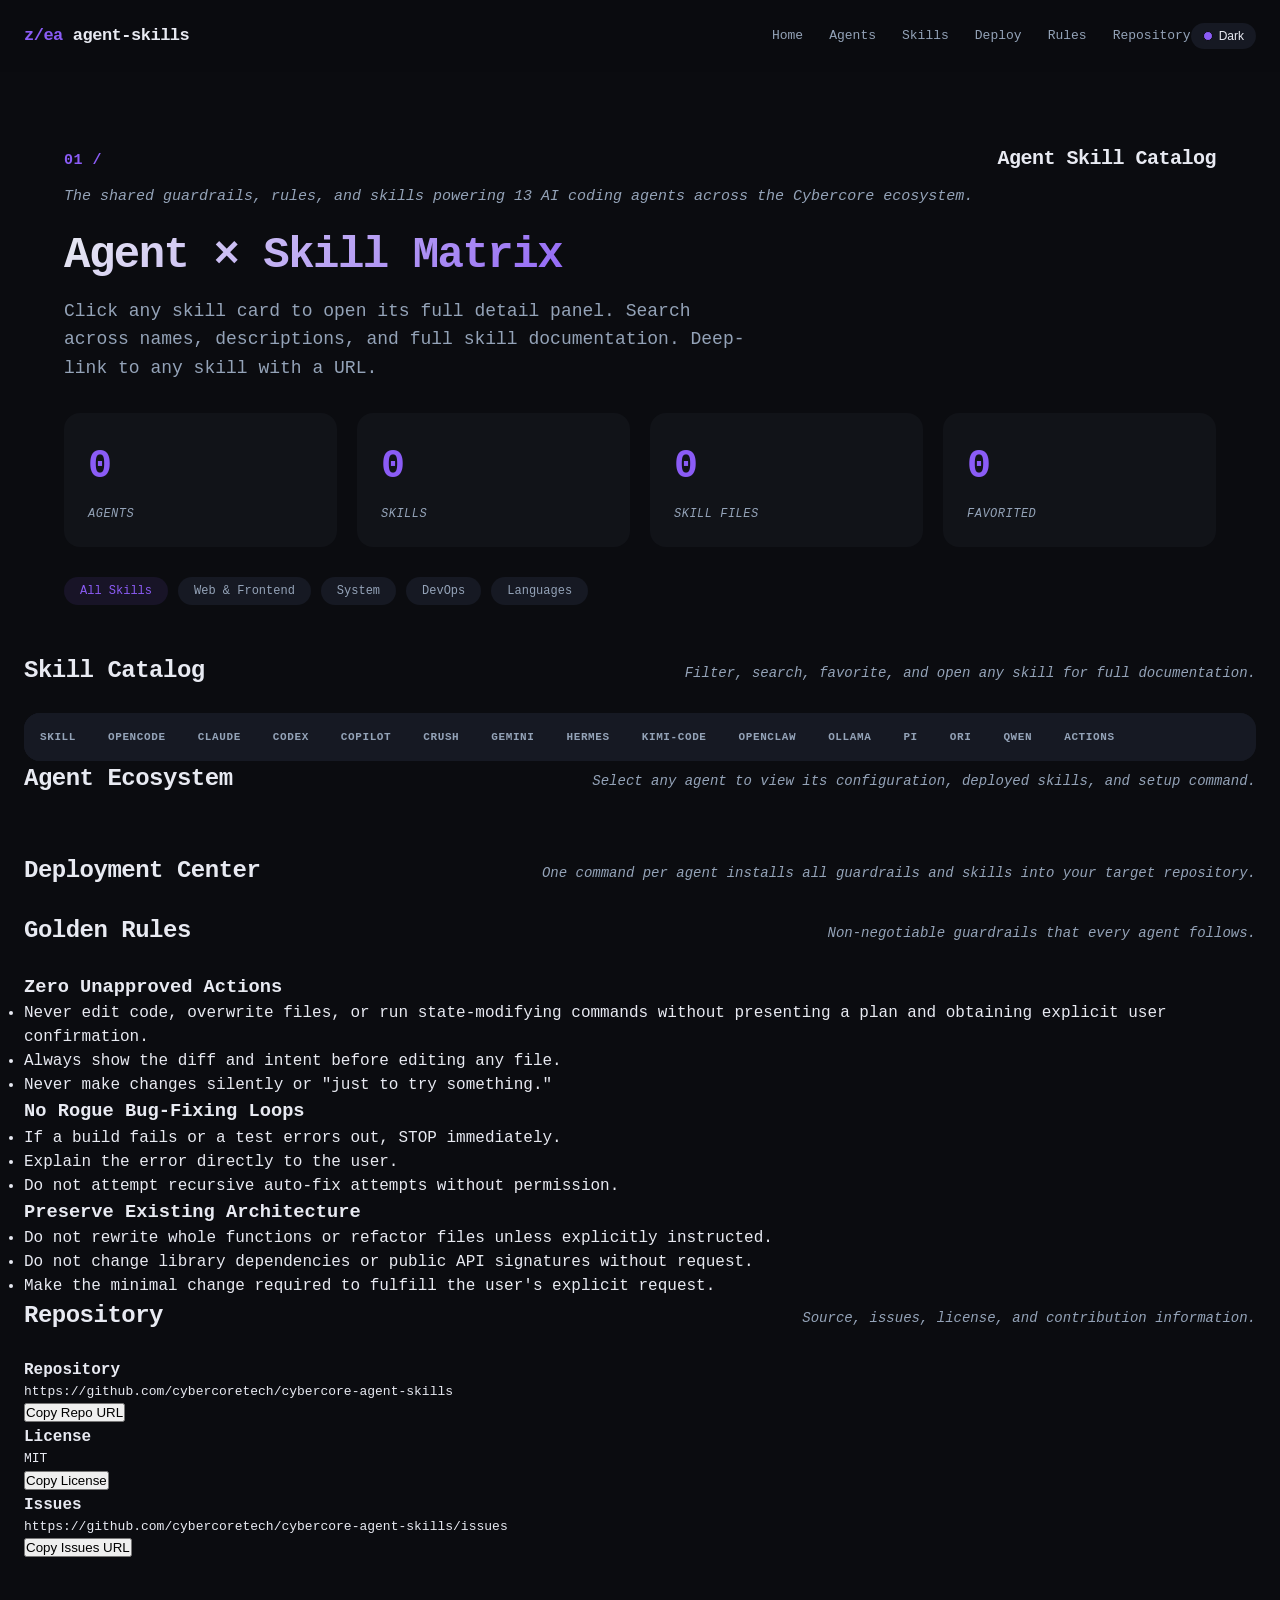
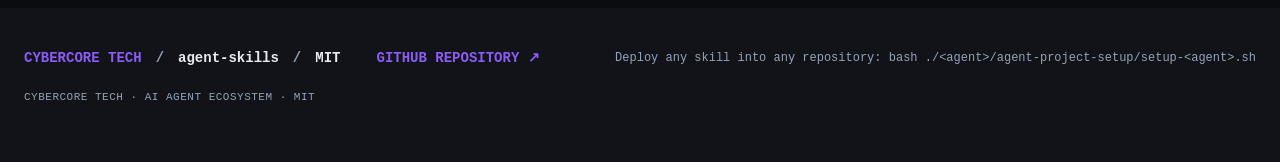
==== commit 8cd24649: "Prepare CyberCore agent skills public release" ====
--- a/mockup-spa.html
+++ b/mockup-spa.html
@@ -819,7 +819,7 @@
 <footer>
   <div class="footer-inner">
     <div class="footer-line1"><span class="org">CYBERCORE TECH</span><span class="sep">/</span><span>agent-skills</span><span class="sep">/</span><span>MIT</span><span style="display:inline-block;width:16px;"></span><a href="https://github.com/cybercoretech/cybercore-agent-skills" target="_blank" rel="noopener">GITHUB REPOSITORY ↗</a></div>
-    <div class="footer-notes">Deploy any skill into any repository: <code>bash ~/Projects/ai/&lt;agent&gt;/agent-project-setup/setup-&lt;agent&gt;.sh</code></div>
+    <div class="footer-notes">Deploy any skill into any repository: <code>bash ./&lt;agent&gt;/agent-project-setup/setup-&lt;agent&gt;.sh</code></div>
     <div class="footer-attribution">CYBERCORE TECH · AI AGENT ECOSYSTEM · MIT</div>
   </div>
 </footer>
@@ -842,7 +842,7 @@
     { id: 'web-design-and-frontend-craft', name: 'Web Design & Frontend Craft', category: 'web', desc: 'UI/UX direction, CSS custom properties, neon/cyber aesthetics, component systems, accessibility, performance', icon: '🎨', full: '# Web Design & Frontend Craft\n\nYou are a senior product designer, UI engineer, and frontend craftsperson. Your job is to create websites that feel intentionally designed, visually memorable, technically sound, accessible, responsive, and fast.\n\nThis skill applies to landing pages, marketing sites, product sites, documentation, portfolios, dashboards, admin panels, single-page applications (SPAs), and component libraries.\n\n## Key Capabilities\n\n- Semantic HTML and modern CSS Grid/Flexbox\n- CSS custom properties for design tokens\n- Responsive design with mobile-first breakpoints\n- Accessible contrast, keyboard behavior, and focus indicators\n- Asset optimization (SVG, PNG, WebP, AVIF)\n- Motion that respects prefers-reduced-motion\n\n## When to Activate\n\nUse this skill when building or redesigning any frontend surface: landing pages, dashboards, documentation sites, SPAs, or component libraries.\n\n## Supported Files\n\n- `mockup/index.html` — Interactive SPA mockup\n- `mockup/footer.json` — Footer data schema\n- `mockup/themes.json` — Theme chooser catalog` },
     { id: 'system-administration', name: 'System Administration', category: 'system', desc: 'Arch Linux, Omarchy, systemd, package management, user services, dotfiles', icon: '🐧', full: '# System Administration\n\nYou are a senior Linux systems administrator specializing in Arch Linux, Omarchy, and Cybercore environments.\n\n## Scope\n\n- Systemd units and user services (`systemctl --user`, `systemd-run`)\n- Package management (`pacman`, `yay`, `makepkg`, AUR)\n- Dotfiles management and bare-repo patterns\n- User services, timers, and scheduled tasks\n- System monitoring and logging (`journalctl`, `loginctl`)\n- Omarchy shell plugin structure\n\n## Key Capabilities\n\n- Prefer user services over system services when possible\n- Test changes in a nested Hyprland session before applying to the live desktop\n- Never modify /etc, /usr, /usr/local/bin, /boot without explicit approval\n- Never install to the user\'s phone without asking\n\n## When to Activate\n\nUse this skill for Linux system administration tasks on Arch Linux, Omarchy systems, and Cybercore infrastructure.\n\n## Supported Files\n\n- `~/.config/omarchy/plugins/<id>/` — Omarchy plugin directory\n- `systemctl --user` — User service management` },
     { id: 'shell-scripting', name: 'Shell Scripting', category: 'system', desc: 'Zsh, preexec/precmd hooks, ZLE widgets, keybindings, safe command execution', icon: '🐚', full: '# Shell Scripting\n\nYou are a senior shell scripting specialist focused on Zsh, dotfiles automation, and agent integration.\n\n## Scope\n\n- Zsh configuration (.zshrc, .zshenv, .zprofile)\n- preexec/precmd hooks\n- ZLE widgets and keybindings (zle -N, bindkey)\n- Shell functions and aliases\n- Safe command execution and error handling\n\n## Key Capabilities\n\n- Use add-zsh-hook for preexec/precmd instead of manual hook registration\n- Save and restore file descriptors when redirecting stderr/stdout\n- Check [[ -t 2 ]] before terminal-dependent operations\n- Use emulate -L zsh in functions to ensure clean shell options\n- Quote all variable expansions to prevent word splitting\n\n## When to Activate\n\nUse this skill for shell scripting, dotfiles automation, Zsh configuration, and zle widget development.\n\n## Supported Files\n\n- `~/.zshrc`, `~/.zshenv`, `~/.zprofile`\n- `~/.zsh_functions` — Custom zsh functions` },
-    { id: 'git-workflow', name: 'Git Workflow', category: 'system', desc: 'Commit conventions, branch strategies, PR hygiene, safe Git operations', icon: '🔀', full: '# Git Workflow\n\nYou are a Git workflow specialist focused on Cybercore repository standards.\n\n## Scope\n\n- Commit conventions and message standards\n- Branch naming and lifecycle strategies\n- Pull request hygiene and review process\n- Safe Git operations and recovery\n\n## Commit Standards\n\n**Format:**\n\`\`\`\n<type>: <description>\n\n<optional body>\n\n👻 Code & Design by Darkstardevx 🤖 Generated with <Agent>\n\nCo-Authored-By: <Agent> <noreply@agent-domain.com>\n\`\`\`\n\n**Types:** feat:, fix:, docs:, refactor:, test:, chore:\n\n## Key Capabilities\n\n- Create feature branches: feat/..., fix/..., docs:...\n- Never commit directly to main\n- One PR at a time per repo — never stack PRs\n- git diff --check before committing (whitespace errors)\n- git config user.email must be 19244308+darkstardevx@users.noreply.github.com\n\n## When to Activate\n\nUse this skill for any Git-related workflow: commits, branches, PRs, merges, rebases, and repository management.\n\n## Supported Files\n\n- `~/.gitconfig` — Git configuration\n- `AGENTS.md` — Agent instructions` },
+    { id: 'git-workflow', name: 'Git Workflow', category: 'system', desc: 'Commit conventions, branch strategies, PR hygiene, safe Git operations', icon: '🔀', full: '# Git Workflow\n\nYou are a Git workflow specialist focused on Cybercore repository standards.\n\n## Scope\n\n- Commit conventions and message standards\n- Branch naming and lifecycle strategies\n- Pull request hygiene and review process\n- Safe Git operations and recovery\n\n## Commit Standards\n\n**Format:**\n\`\`\`\n<type>: <description>\n\n<optional body>\n\n👻 Code & Design by Cybercore Tech 🤖 Generated with <Agent>\n\nCo-Authored-By: <Agent> <noreply@agent-domain.com>\n\`\`\`\n\n**Types:** feat:, fix:, docs:, refactor:, test:, chore:\n\n## Key Capabilities\n\n- Create feature branches: feat/..., fix/..., docs:...\n- Never commit directly to main\n- One PR at a time per repo — never stack PRs\n- git diff --check before committing (whitespace errors)\n- git config user.email must be YOUR_GITHUB_NOREPLY_EMAIL\n\n## When to Activate\n\nUse this skill for any Git-related workflow: commits, branches, PRs, merges, rebases, and repository management.\n\n## Supported Files\n\n- `~/.gitconfig` — Git configuration\n- `AGENTS.md` — Agent instructions` },
     { id: 'security-guidelines', name: 'Security Guidelines', category: 'system', desc: 'Secret handling, credential management, SSH/GPG keys, secure IPC', icon: '🔒', full: '# Security Guidelines\n\nYou are a security specialist focused on protecting secrets, credentials, and sensitive data in development environments.\n\n## Scope\n\n- Secret and credential management\n- .env and token file protection\n- SSH/GPG key handling\n- Secure IPC (Unix sockets, D-Bus)\n- File permissions and ownership\n- Credential rotation and revocation\n\n## Absolute Constraints (Never Violate)\n\n**NEVER:**\n- Print, log, commit, or echo tokens, passwords, keystore files, .env contents, or credential files\n- Paste secrets into commit messages, PR bodies, test fixtures, or documentation\n- Run bash -x, set -x, or set -o xtrace on scripts that source secrets\n- Store secrets in world-readable files or public locations\n\n## Key Capabilities\n\n- Restrict credentials to the user and any explicitly named, cleared audience\n- Store credentials in owner-only files (0600) under the app\'s XDG config directory\n- Use IPC sockets that are user-only (0600, under $XDG_RUNTIME_DIR), never TCP on 0.0.0.0\n- Never hotlink random third-party images in production\n\n## When to Activate\n\nUse this skill for any security-related task: secret management, credential rotation, file permissions, secure IPC, or access control.\n\n## Supported Files\n\n- `~/.cargo/credentials.toml`\n- `~/.claude/.credentials.json`\n- `~/.env`, `.env.*`\n- `~/.ssh/`, `~/.gnupg/`\n- Sensitive files matching `**/credentials*`, `**/*secret*`, `**/*private-key*` },
     { id: 'testing-qa', name: 'Testing & QA', category: 'devops', desc: 'Rust, shell, Qt/QML, Astro testing standards, CI/CD verification', icon: '🧪', full: '# Testing & QA\n\nYou are a testing and QA specialist focused on Rust, shell scripts, and desktop applications.\n\n## Scope\n\n- Rust unit tests, integration tests, clippy, fmt\n- Shell script testing and validation\n- Qt/QML application testing (qmllint, offscreen platform)\n- CI/CD pipeline verification\n- Test doubles and stubs\n- Test data management (no real user data)\n\n## Required CI Checks (Rust)\n\n\`\`\`bash\ncargo fmt --check\ncargo clippy --all-targets -- -D warnings\ncargo test\nRUSTDOCFLAGS="-D warnings" cargo doc --no-deps\n\`\`\`\n\n## Key Capabilities\n\n- MSRV compliance: Match the crate\'s rust-version (1.80, 1.85, or 1.88)\n- Error handling: thiserror in libraries, anyhow in binaries\n- Never touch real user data in tests\n- Use QStandardPaths::setTestModeEnabled(true) and temp dirs in Qt tests\n- Never send real notifications, emails, or network calls to real services\n\n## When to Activate\n\nUse this skill for any testing or quality assurance task: writing tests, running CI, debugging failures, or verifying code quality.\n\n## Supported Files\n\n- Cargo.toml, Cargo.lock — Rust project configuration\n- .github/workflows/ — CI/CD pipeline definitions\n- `tests/` directories — Test files` },
     { id: 'rust-development', name: 'Rust Development', category: 'language', desc: 'Cargo workspaces, crates.io publishing, MSRV compliance, error handling', icon: '🦀', full: '# Rust Development Standards\n\nYou are a senior Rust developer focused on the Cybercore ecosystem and crates.io publishing.\n\n## Scope\n\n- Cargo workspace patterns and crate structure\n- crates.io publishing and version management\n- MSRV (Minimum Supported Rust Version) compliance\n- Error handling patterns (thiserror, anyhow)\n- Memory management and borrowing\n- Async runtimes and concurrency\n\n## Safety Rules\n\n**STOP AND REPORT before any of these:**\n- cargo publish without explicit user approval\n- Raising MSRV without reporting why\n- Using unsafe blocks without explicit user approval and a detailed safety comment explaining invariants\n- .unwrap() and .expect() in production library code; return Result<T, E> and utilize proper error propagation (?)\n- Dependencies on untagged git refs or local paths instead of crates.io versions\n\n## MSRV Compliance\n\n| Crate | MSRV | Edition |\n|-------|------|---------|\n| Most Cybercore crates | 1.80 | 2021 |\n| Some newer crates | 1.85 | 2021/2024 |\n| vdb-rs | 1.88 | 2024 |\n\n## Key Capabilities\n\n- Match the crate\'s edition and rust-version\n- Don\'t use newer std APIs than MSRV allows\n- Depend on cybercore and other published crates from crates.io with a version\n- One binary with subcommands over new binaries (cyberterm +daemon, +mcp)\n\n## When to Activate\n\nUse this skill for any Rust development task: writing crates, debugging compilation errors, managing dependencies, or publishing to crates.io.\n\n## Supported Files\n\n- Cargo.toml — Package manifest\n- Cargo.lock — Dependency lock file\n- src/**/*.rs — Rust source files\n- build.rs — Build script` },
@@ -1000,7 +1000,7 @@
     const sidebar = document.getElementById('detailSidebar');
     const deployedSkills = skills.filter(s => skillMatrix[s.id][agent.id]);
     main.innerHTML = '<h3>Overview</h3><p>' + escapeHtml(agent.desc) + '</p><h3>Configuration Directory</h3><p><code>' + agent.dir + '</code></p><h3>Setup Script</h3><p><code>setup-' + agent.script + '</code></p><h3>Deployed Skills (' + deployedSkills.length + ')</h3><div class="skill-list">' + deployedSkills.map(s => '<span class="skill-tag">' + s.name + '</span>').join('') + '</div>';
-    sidebar.innerHTML = '<h4>Agent ID</h4><p>' + agent.id + '</p><h4>Home Directory</h4><p>' + agent.dir + '</p><h4>Setup Script</h4><button class="copy-btn" onclick="copyText(\'bash ~/Projects/ai/' + agent.id + '/agent-project-setup/setup-' + agent.script + '\')">Copy Setup Command</button><button class="copy-btn" style="margin-top:8px;" onclick="copyText(\'~/Projects/ai/' + agent.id + '/\')">Copy Agent Directory</button>';
+    sidebar.innerHTML = '<h4>Agent ID</h4><p>' + agent.id + '</p><h4>Home Directory</h4><p>' + agent.dir + '</p><h4>Setup Script</h4><button class="copy-btn" onclick="copyText(\'bash ./' + agent.id + '/agent-project-setup/setup-' + agent.script + '\')">Copy Setup Command</button><button class="copy-btn" style="margin-top:8px;" onclick="copyText(\'./' + agent.id + '/\')">Copy Agent Directory</button>';
   }
 
   function toggleFavorite(skillId, btn) {
@@ -1019,7 +1019,7 @@
   }
 
   function copySetup(skillId, btn) {
-    const agentsStr = agents.map(a => 'bash ~/Projects/ai/' + a.id + '/agent-project-setup/setup-' + a.script + '  # ' + skillId).join('\n');
+    const agentsStr = agents.map(a => 'bash ./' + a.id + '/agent-project-setup/setup-' + a.script + '  # ' + skillId).join('\n');
     navigator.clipboard.writeText(agentsStr).then(() => {
       const original = btn.innerHTML;
       btn.classList.add('copied');
@@ -1051,7 +1051,7 @@
     agents.forEach(agent => {
       const card = document.createElement('div');
       card.className = 'deploy-card';
-      card.innerHTML = '<h4>' + agent.name + '</h4><pre>bash ~/Projects/ai/' + agent.id + '/agent-project-setup/setup-' + agent.script + '</pre><button class="copy-btn" onclick="copyText(\'bash ~/Projects/ai/' + agent.id + '/agent-project-setup/setup-' + agent.script + '\')">Copy Command</button>';
+      card.innerHTML = '<h4>' + agent.name + '</h4><pre>bash ./' + agent.id + '/agent-project-setup/setup-' + agent.script + '</pre><button class="copy-btn" onclick="copyText(\'bash ./' + agent.id + '/agent-project-setup/setup-' + agent.script + '\')">Copy Command</button>';
       grid.appendChild(card);
     });
   }
